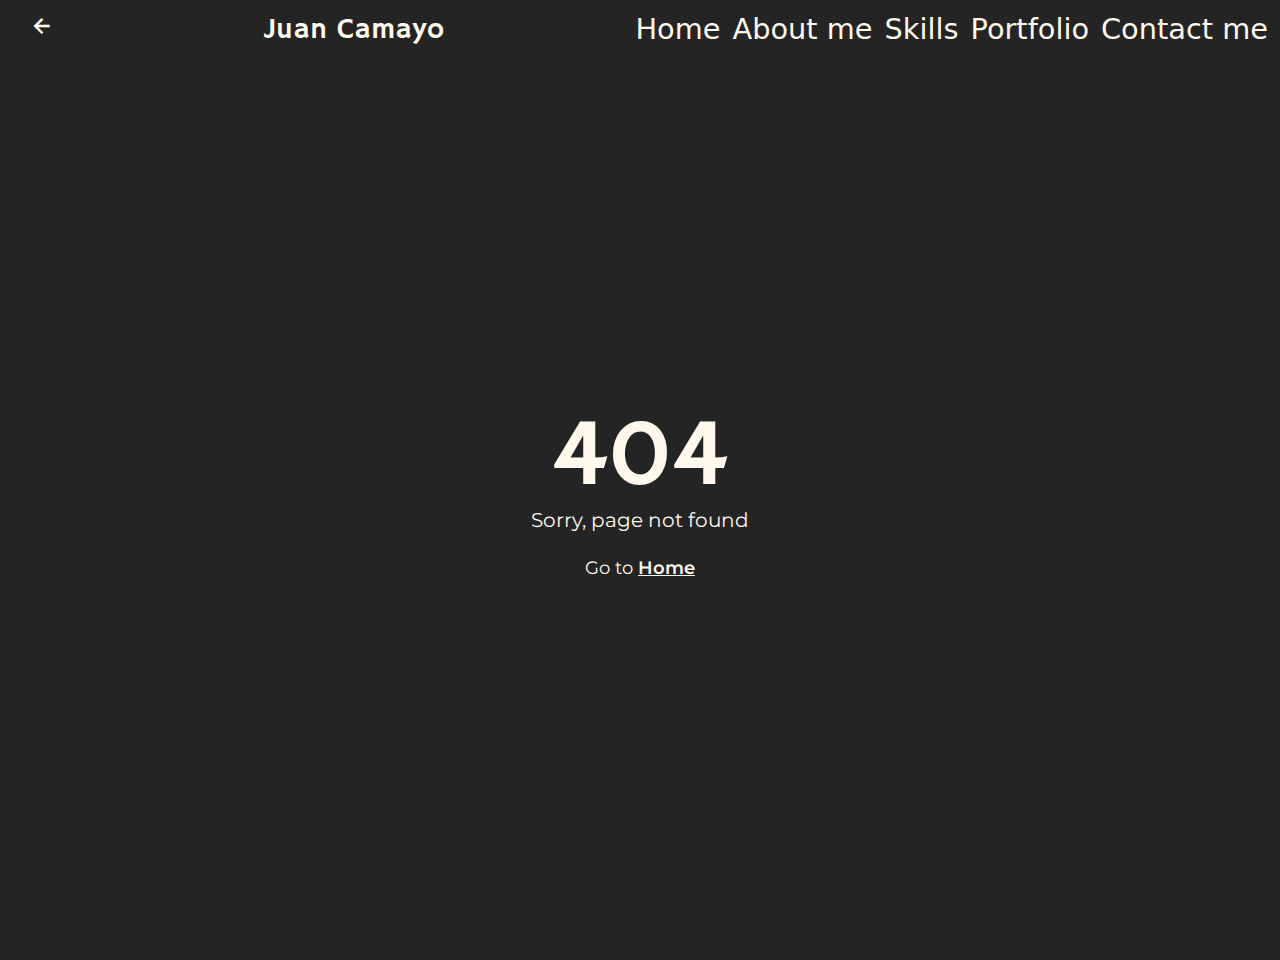
==== index.html @ 2cc2149f "First deploy - React App" ====
<!doctype html><html lang="en"><head><meta charset="utf-8"/><link rel="icon" href="/favicon.ico"/><meta name="viewport" content="width=device-width,initial-scale=1"/><meta name="theme-color" content="#000000"/><meta name="description" content="Web site created using create-react-app"/><link rel="apple-touch-icon" href="/logo192.png"/><link rel="manifest" href="/manifest.json"/><title>React App</title><script defer="defer" src="/static/js/main.aa0a52cc.js"></script><link href="/static/css/main.60eabeda.css" rel="stylesheet"></head><body><noscript>You need to enable JavaScript to run this app.</noscript><div id="root"></div></body></html>
---- static/css/main.60eabeda.css ----
@import url(https://fonts.googleapis.com/css2?family=Hammersmith+One&family=Montserrat:ital,wght@0,100;0,200;0,300;0,400;0,500;0,600;0,700;0,800;0,900;1,100;1,200;1,300;1,400;1,500;1,600;1,700;1,800;1,900&display=swap);
/*
! tailwindcss v3.0.15 | MIT License | https://tailwindcss.com
*/*,:after,:before{border:0 solid #e5e7eb;box-sizing:border-box}:after,:before{--tw-content:""}html{-webkit-text-size-adjust:100%;font-family:ui-sans-serif,system-ui,-apple-system,BlinkMacSystemFont,Segoe UI,Roboto,Helvetica Neue,Arial,Noto Sans,sans-serif,Apple Color Emoji,Segoe UI Emoji,Segoe UI Symbol,Noto Color Emoji;line-height:1.5;tab-size:4}body{line-height:inherit;margin:0}hr{border-top-width:1px;color:inherit;height:0}abbr:where([title]){-webkit-text-decoration:underline dotted;text-decoration:underline dotted}h1,h2,h3,h4,h5,h6{font-size:inherit;font-weight:inherit}a{color:inherit;text-decoration:inherit}b,strong{font-weight:bolder}code,kbd,pre,samp{font-family:ui-monospace,SFMono-Regular,Menlo,Monaco,Consolas,Liberation Mono,Courier New,monospace;font-size:1em}small{font-size:80%}sub,sup{font-size:75%;line-height:0;position:relative;vertical-align:baseline}sub{bottom:-.25em}sup{top:-.5em}table{border-collapse:collapse;border-color:inherit;text-indent:0}button,input,optgroup,select,textarea{color:inherit;font-family:inherit;font-size:100%;line-height:inherit;margin:0;padding:0}button,select{text-transform:none}[type=button],[type=reset],[type=submit],button{-webkit-appearance:button;background-color:transparent;background-image:none}:-moz-focusring{outline:auto}:-moz-ui-invalid{box-shadow:none}progress{vertical-align:baseline}::-webkit-inner-spin-button,::-webkit-outer-spin-button{height:auto}[type=search]{-webkit-appearance:textfield;outline-offset:-2px}::-webkit-search-decoration{-webkit-appearance:none}::-webkit-file-upload-button{-webkit-appearance:button;font:inherit}summary{display:list-item}blockquote,dd,dl,figure,h1,h2,h3,h4,h5,h6,hr,p,pre{margin:0}fieldset{margin:0}fieldset,legend{padding:0}menu,ol,ul{list-style:none;margin:0;padding:0}textarea{resize:vertical}input::-webkit-input-placeholder,textarea::-webkit-input-placeholder{color:#9ca3af;opacity:1}input:-ms-input-placeholder,textarea:-ms-input-placeholder{color:#9ca3af;opacity:1}input::placeholder,textarea::placeholder{color:#9ca3af;opacity:1}[role=button],button{cursor:pointer}:disabled{cursor:default}audio,canvas,embed,iframe,img,object,svg,video{display:block;vertical-align:middle}img,video{height:auto;max-width:100%}[hidden]{display:none}.btn{border-radius:.25rem;padding:.5rem 1rem}*,:after,:before{--tw-translate-x:0;--tw-translate-y:0;--tw-rotate:0;--tw-skew-x:0;--tw-skew-y:0;--tw-scale-x:1;--tw-scale-y:1;--tw-pan-x: ;--tw-pan-y: ;--tw-pinch-zoom: ;--tw-scroll-snap-strictness:proximity;--tw-ordinal: ;--tw-slashed-zero: ;--tw-numeric-figure: ;--tw-numeric-spacing: ;--tw-numeric-fraction: ;--tw-ring-inset: ;--tw-ring-offset-width:0px;--tw-ring-offset-color:#fff;--tw-ring-color:rgba(59,130,246,.5);--tw-ring-offset-shadow:0 0 #0000;--tw-ring-shadow:0 0 #0000;--tw-shadow:0 0 #0000;--tw-shadow-colored:0 0 #0000;--tw-blur: ;--tw-brightness: ;--tw-contrast: ;--tw-grayscale: ;--tw-hue-rotate: ;--tw-invert: ;--tw-saturate: ;--tw-sepia: ;--tw-drop-shadow: ;--tw-backdrop-blur: ;--tw-backdrop-brightness: ;--tw-backdrop-contrast: ;--tw-backdrop-grayscale: ;--tw-backdrop-hue-rotate: ;--tw-backdrop-invert: ;--tw-backdrop-opacity: ;--tw-backdrop-saturate: ;--tw-backdrop-sepia: }.absolute{position:absolute}.top-0{top:0}.right-0{right:0}.z-40{z-index:40}.m-3{margin:.75rem}.mx-auto{margin-left:auto;margin-right:auto}.my-2{margin-bottom:.5rem;margin-top:.5rem}.my-\[10px\]{margin-bottom:10px;margin-top:10px}.my-auto{margin-bottom:auto;margin-top:auto}.mb-10{margin-bottom:2.5rem}.mb-\[30px\]{margin-bottom:30px}.mt-\[10px\]{margin-top:10px}.mt-10{margin-top:2.5rem}.mt-6{margin-top:1.5rem}.mt-5{margin-top:1.25rem}.mt-2{margin-top:.5rem}.ml-4{margin-left:1rem}.mr-2{margin-right:.5rem}.block{display:block}.flex{display:flex}.grid{display:grid}.hidden{display:none}.h-60{height:15rem}.h-\[calc\(100vh-60px\)\]{height:calc(100vh - 60px)}.h-\[60px\]{height:60px}.h-full{height:100%}.h-screen{height:100vh}.min-h-\[60px\]{min-height:60px}.min-h-screen{min-height:100vh}.min-h-\[calc\(100vh-120px\)\]{min-height:calc(100vh - 120px)}.w-80{width:20rem}.w-60{width:15rem}.w-full{width:100%}.w-\[95\%\]{width:95%}.w-\[60px\]{width:60px}.shrink-0{flex-shrink:0}.snap-x{-ms-scroll-snap-type:x var(--tw-scroll-snap-strictness);scroll-snap-type:x var(--tw-scroll-snap-strictness)}.snap-proximity{--tw-scroll-snap-strictness:proximity}.snap-center{scroll-snap-align:center}.flex-row{flex-direction:row}.flex-col{flex-direction:column}.place-content-center{place-content:center}.items-center{align-items:center}.justify-center{justify-content:center}.justify-between{justify-content:space-between}.gap-2{gap:.5rem}.space-y-6>:not([hidden])~:not([hidden]){--tw-space-y-reverse:0;margin-bottom:calc(1.5rem*var(--tw-space-y-reverse));margin-top:calc(1.5rem*(1 - var(--tw-space-y-reverse)))}.space-x-5>:not([hidden])~:not([hidden]){--tw-space-x-reverse:0;margin-left:calc(1.25rem*(1 - var(--tw-space-x-reverse)));margin-right:calc(1.25rem*var(--tw-space-x-reverse))}.space-x-3>:not([hidden])~:not([hidden]){--tw-space-x-reverse:0;margin-left:calc(.75rem*(1 - var(--tw-space-x-reverse)));margin-right:calc(.75rem*var(--tw-space-x-reverse))}.space-y-3>:not([hidden])~:not([hidden]){--tw-space-y-reverse:0;margin-bottom:calc(.75rem*var(--tw-space-y-reverse));margin-top:calc(.75rem*(1 - var(--tw-space-y-reverse)))}.self-center{align-self:center}.overflow-hidden{overflow:hidden}.overflow-x-auto{overflow-x:auto}.overflow-x-hidden{overflow-x:hidden}.overflow-y-hidden{overflow-y:hidden}.rounded-full{border-radius:9999px}.rounded-2xl{border-radius:1rem}.rounded-lg{border-radius:.5rem}.border-2{border-width:2px}.border-b-2{border-bottom-width:2px}.border-t-2{border-top-width:2px}.border-b{border-bottom-width:1px}.border-light{--tw-border-opacity:1;border-color:rgb(255 248 236/var(--tw-border-opacity))}.border-dark{--tw-border-opacity:1;border-color:rgb(36 36 36/var(--tw-border-opacity))}.bg-dark{--tw-bg-opacity:1;background-color:rgb(36 36 36/var(--tw-bg-opacity))}.bg-primary{--tw-bg-opacity:1;background-color:rgb(255 210 51/var(--tw-bg-opacity))}.object-cover{object-fit:cover}.p-1{padding:.25rem}.px-10{padding-left:2.5rem;padding-right:2.5rem}.py-3{padding-bottom:.75rem;padding-top:.75rem}.px-4{padding-left:1rem;padding-right:1rem}.py-2{padding-bottom:.5rem;padding-top:.5rem}.px-3{padding-left:.75rem;padding-right:.75rem}.pt-8{padding-top:2rem}.pt-3{padding-top:.75rem}.text-center{text-align:center}.font-hammer{font-family:Hammersmith One}.font-mont{font-family:Montserrat}.text-5xl{font-size:3rem;line-height:1}.text-xl{font-size:1.25rem;line-height:1.75rem}.text-2xl{font-size:1.5rem;line-height:2rem}.text-6xl{font-size:3.75rem;line-height:1}.text-\[1\.5rem\]{font-size:1.5rem}.text-4xl{font-size:2.25rem;line-height:2.5rem}.text-8xl{font-size:6rem;line-height:1}.text-lg{font-size:1.125rem;line-height:1.75rem}.text-\[1\.8rem\]{font-size:1.8rem}.font-semibold{font-weight:600}.font-bold{font-weight:700}.text-light{--tw-text-opacity:1;color:rgb(255 248 236/var(--tw-text-opacity))}.text-primary{--tw-text-opacity:1;color:rgb(255 210 51/var(--tw-text-opacity))}.text-dark{--tw-text-opacity:1;color:rgb(36 36 36/var(--tw-text-opacity))}.underline{-webkit-text-decoration-line:underline;text-decoration-line:underline}.transition{transition-duration:.15s;transition-property:color,background-color,border-color,fill,stroke,opacity,box-shadow,-webkit-text-decoration-color,-webkit-transform,-webkit-filter,-webkit-backdrop-filter;transition-property:color,background-color,border-color,text-decoration-color,fill,stroke,opacity,box-shadow,transform,filter,backdrop-filter;transition-property:color,background-color,border-color,text-decoration-color,fill,stroke,opacity,box-shadow,transform,filter,backdrop-filter,-webkit-text-decoration-color,-webkit-transform,-webkit-filter,-webkit-backdrop-filter;transition-timing-function:cubic-bezier(.4,0,.2,1)}.transition-all{transition-duration:.15s;transition-property:all;transition-timing-function:cubic-bezier(.4,0,.2,1)}.delay-300{transition-delay:.3s}@media (min-width:768px){.md\:block{display:block}.md\:hidden{display:none}.md\:w-2\/4{width:50%}.md\:w-2\/3{width:66.666667%}}@media (min-width:1024px){.lg\:block{display:block}.lg\:hidden{display:none}.lg\:w-3\/6{width:50%}}@font-face{font-family:boxicons;font-style:normal;font-weight:400;src:url(/static/media/boxicons.dfc882ec9689f820c7c9.eot);src:url(/static/media/boxicons.dfc882ec9689f820c7c9.eot) format("embedded-opentype"),url(/static/media/boxicons.60f603cccbdff82a523c.woff2) format("woff2"),url(/static/media/boxicons.1a7e2e2bf3a855e674d4.woff) format("woff"),url(/static/media/boxicons.22afc8ee5cfc540cddff.ttf) format("truetype"),url(/static/media/boxicons.17f6cb4eef77f07f2caa.svg?#boxicons) format("svg")}.bx{-webkit-font-feature-settings:normal;font-feature-settings:normal;text-rendering:auto;speak:none;-webkit-font-smoothing:antialiased;-moz-osx-font-smoothing:grayscale;display:inline-block;font-family:boxicons!important;font-style:normal;font-variant:normal;font-weight:400;line-height:1;text-transform:none}.bx-ul{list-style:none;margin-left:2em;padding-left:0}.bx-ul>li{position:relative}.bx-ul .bx{font-size:inherit;left:-2em;line-height:inherit;position:absolute;text-align:center;width:2em}@-webkit-keyframes spin{0%{-webkit-transform:rotate(0);transform:rotate(0)}to{-webkit-transform:rotate(359deg);transform:rotate(359deg)}}@keyframes spin{0%{-webkit-transform:rotate(0);transform:rotate(0)}to{-webkit-transform:rotate(359deg);transform:rotate(359deg)}}@-webkit-keyframes burst{0%{opacity:1;-webkit-transform:scale(1);transform:scale(1)}90%{opacity:0;-webkit-transform:scale(1.5);transform:scale(1.5)}}@keyframes burst{0%{opacity:1;-webkit-transform:scale(1);transform:scale(1)}90%{opacity:0;-webkit-transform:scale(1.5);transform:scale(1.5)}}@-webkit-keyframes flashing{0%{opacity:1}45%{opacity:0}90%{opacity:1}}@keyframes flashing{0%{opacity:1}45%{opacity:0}90%{opacity:1}}@-webkit-keyframes fade-left{0%{opacity:1;-webkit-transform:translateX(0);transform:translateX(0)}75%{opacity:0;-webkit-transform:translateX(-20px);transform:translateX(-20px)}}@keyframes fade-left{0%{opacity:1;-webkit-transform:translateX(0);transform:translateX(0)}75%{opacity:0;-webkit-transform:translateX(-20px);transform:translateX(-20px)}}@-webkit-keyframes fade-right{0%{opacity:1;-webkit-transform:translateX(0);transform:translateX(0)}75%{opacity:0;-webkit-transform:translateX(20px);transform:translateX(20px)}}@keyframes fade-right{0%{opacity:1;-webkit-transform:translateX(0);transform:translateX(0)}75%{opacity:0;-webkit-transform:translateX(20px);transform:translateX(20px)}}@-webkit-keyframes fade-up{0%{opacity:1;-webkit-transform:translateY(0);transform:translateY(0)}75%{opacity:0;-webkit-transform:translateY(-20px);transform:translateY(-20px)}}@keyframes fade-up{0%{opacity:1;-webkit-transform:translateY(0);transform:translateY(0)}75%{opacity:0;-webkit-transform:translateY(-20px);transform:translateY(-20px)}}@-webkit-keyframes fade-down{0%{opacity:1;-webkit-transform:translateY(0);transform:translateY(0)}75%{opacity:0;-webkit-transform:translateY(20px);transform:translateY(20px)}}@keyframes fade-down{0%{opacity:1;-webkit-transform:translateY(0);transform:translateY(0)}75%{opacity:0;-webkit-transform:translateY(20px);transform:translateY(20px)}}@-webkit-keyframes tada{0%{-webkit-transform:scaleX(1);transform:scaleX(1)}10%,20%{-webkit-transform:scale3d(.95,.95,.95) rotate(-10deg);transform:scale3d(.95,.95,.95) rotate(-10deg)}30%,50%,70%,90%{-webkit-transform:scaleX(1) rotate(10deg);transform:scaleX(1) rotate(10deg)}40%,60%,80%{-webkit-transform:scaleX(1) rotate(-10deg);transform:scaleX(1) rotate(-10deg)}to{-webkit-transform:scaleX(1);transform:scaleX(1)}}@keyframes tada{0%{-webkit-transform:scaleX(1);transform:scaleX(1)}10%,20%{-webkit-transform:scale3d(.95,.95,.95) rotate(-10deg);transform:scale3d(.95,.95,.95) rotate(-10deg)}30%,50%,70%,90%{-webkit-transform:scaleX(1) rotate(10deg);transform:scaleX(1) rotate(10deg)}40%,60%,80%{-webkit-transform:rotate(-10deg);transform:rotate(-10deg)}to{-webkit-transform:scaleX(1);transform:scaleX(1)}}.bx-spin,.bx-spin-hover:hover{-webkit-animation:spin 2s linear infinite;animation:spin 2s linear infinite}.bx-tada,.bx-tada-hover:hover{-webkit-animation:tada 1.5s ease infinite;animation:tada 1.5s ease infinite}.bx-flashing,.bx-flashing-hover:hover{-webkit-animation:flashing 1.5s linear infinite;animation:flashing 1.5s linear infinite}.bx-burst,.bx-burst-hover:hover{-webkit-animation:burst 1.5s linear infinite;animation:burst 1.5s linear infinite}.bx-fade-up,.bx-fade-up-hover:hover{-webkit-animation:fade-up 1.5s linear infinite;animation:fade-up 1.5s linear infinite}.bx-fade-down,.bx-fade-down-hover:hover{-webkit-animation:fade-down 1.5s linear infinite;animation:fade-down 1.5s linear infinite}.bx-fade-left,.bx-fade-left-hover:hover{-webkit-animation:fade-left 1.5s linear infinite;animation:fade-left 1.5s linear infinite}.bx-fade-right,.bx-fade-right-hover:hover{-webkit-animation:fade-right 1.5s linear infinite;animation:fade-right 1.5s linear infinite}.bx-xs{font-size:1rem!important}.bx-sm{font-size:1.55rem!important}.bx-md{font-size:2.25rem!important}.bx-lg{font-size:3rem!important}.bx-fw{font-size:1.2857142857em;height:.8em;line-height:.8em;margin-top:-.2em!important;vertical-align:middle;width:1.2857142857em}.bx-pull-left{float:left;margin-right:.3em!important}.bx-pull-right{float:right;margin-left:.3em!important}.bx-rotate-90{-webkit-transform:rotate(90deg);transform:rotate(90deg)}.bx-rotate-180{-webkit-transform:rotate(180deg);transform:rotate(180deg)}.bx-rotate-270{-webkit-transform:rotate(270deg);transform:rotate(270deg)}.bx-flip-horizontal{-webkit-transform:scaleX(-1);transform:scaleX(-1)}.bx-flip-vertical{-webkit-transform:scaleY(-1);transform:scaleY(-1)}.bx-border{border:.07em solid rgba(0,0,0,.1);border-radius:.25em;padding:.25em}.bx-border-circle{border:.07em solid rgba(0,0,0,.1);border-radius:50%;padding:.25em}.bxl-meta:before{content:"\ef27"}.bx-lemon:before{content:"\ef28"}.bxs-lemon:before{content:"\ef29"}.bx-cricket-ball:before{content:"\ef0c"}.bx-baguette:before{content:"\ef0d"}.bx-bowl-hot:before{content:"\ef0e"}.bx-bowl-rice:before{content:"\ef0f"}.bx-cable-car:before{content:"\ef10"}.bx-candles:before{content:"\ef11"}.bx-circle-half:before{content:"\ef12"}.bx-circle-quarter:before{content:"\ef13"}.bx-circle-three-quarter:before{content:"\ef14"}.bx-cross:before{content:"\ef15"}.bx-fork:before{content:"\ef16"}.bx-knife:before{content:"\ef17"}.bx-money-withdraw:before{content:"\ef18"}.bx-popsicle:before{content:"\ef19"}.bx-scatter-chart:before{content:"\ef1a"}.bxs-baguette:before{content:"\ef1b"}.bxs-bowl-hot:before{content:"\ef1c"}.bxs-bowl-rice:before{content:"\ef1d"}.bxs-cable-car:before{content:"\ef1e"}.bxs-circle-half:before{content:"\ef1f"}.bxs-circle-quarter:before{content:"\ef20"}.bxs-circle-three-quarter:before{content:"\ef21"}.bxs-cricket-ball:before{content:"\ef22"}.bxs-invader:before{content:"\ef23"}.bx-male-female:before{content:"\ef24"}.bxs-popsicle:before{content:"\ef25"}.bxs-tree-alt:before{content:"\ef26"}.bxl-venmo:before{content:"\e900"}.bxl-upwork:before{content:"\e901"}.bxl-netlify:before{content:"\e902"}.bxl-java:before{content:"\e903"}.bxl-heroku:before{content:"\e904"}.bxl-go-lang:before{content:"\e905"}.bxl-gmail:before{content:"\e906"}.bxl-flask:before{content:"\e907"}.bxl-99designs:before{content:"\e908"}.bxl-500px:before{content:"\e909"}.bxl-adobe:before{content:"\e90a"}.bxl-airbnb:before{content:"\e90b"}.bxl-algolia:before{content:"\e90c"}.bxl-amazon:before{content:"\e90d"}.bxl-android:before{content:"\e90e"}.bxl-angular:before{content:"\e90f"}.bxl-apple:before{content:"\e910"}.bxl-audible:before{content:"\e911"}.bxl-aws:before{content:"\e912"}.bxl-baidu:before{content:"\e913"}.bxl-behance:before{content:"\e914"}.bxl-bing:before{content:"\e915"}.bxl-bitcoin:before{content:"\e916"}.bxl-blender:before{content:"\e917"}.bxl-blogger:before{content:"\e918"}.bxl-bootstrap:before{content:"\e919"}.bxl-chrome:before{content:"\e91a"}.bxl-codepen:before{content:"\e91b"}.bxl-c-plus-plus:before{content:"\e91c"}.bxl-creative-commons:before{content:"\e91d"}.bxl-css3:before{content:"\e91e"}.bxl-dailymotion:before{content:"\e91f"}.bxl-deviantart:before{content:"\e920"}.bxl-dev-to:before{content:"\e921"}.bxl-digg:before{content:"\e922"}.bxl-digitalocean:before{content:"\e923"}.bxl-discord:before{content:"\e924"}.bxl-discord-alt:before{content:"\e925"}.bxl-discourse:before{content:"\e926"}.bxl-django:before{content:"\e927"}.bxl-docker:before{content:"\e928"}.bxl-dribbble:before{content:"\e929"}.bxl-dropbox:before{content:"\e92a"}.bxl-drupal:before{content:"\e92b"}.bxl-ebay:before{content:"\e92c"}.bxl-edge:before{content:"\e92d"}.bxl-etsy:before{content:"\e92e"}.bxl-facebook:before{content:"\e92f"}.bxl-facebook-circle:before{content:"\e930"}.bxl-facebook-square:before{content:"\e931"}.bxl-figma:before{content:"\e932"}.bxl-firebase:before{content:"\e933"}.bxl-firefox:before{content:"\e934"}.bxl-flickr:before{content:"\e935"}.bxl-flickr-square:before{content:"\e936"}.bxl-flutter:before{content:"\e937"}.bxl-foursquare:before{content:"\e938"}.bxl-git:before{content:"\e939"}.bxl-github:before{content:"\e93a"}.bxl-gitlab:before{content:"\e93b"}.bxl-google:before{content:"\e93c"}.bxl-google-cloud:before{content:"\e93d"}.bxl-google-plus:before{content:"\e93e"}.bxl-google-plus-circle:before{content:"\e93f"}.bxl-html5:before{content:"\e940"}.bxl-imdb:before{content:"\e941"}.bxl-instagram:before{content:"\e942"}.bxl-instagram-alt:before{content:"\e943"}.bxl-internet-explorer:before{content:"\e944"}.bxl-invision:before{content:"\e945"}.bxl-javascript:before{content:"\e946"}.bxl-joomla:before{content:"\e947"}.bxl-jquery:before{content:"\e948"}.bxl-jsfiddle:before{content:"\e949"}.bxl-kickstarter:before{content:"\e94a"}.bxl-kubernetes:before{content:"\e94b"}.bxl-less:before{content:"\e94c"}.bxl-linkedin:before{content:"\e94d"}.bxl-linkedin-square:before{content:"\e94e"}.bxl-magento:before{content:"\e94f"}.bxl-mailchimp:before{content:"\e950"}.bxl-markdown:before{content:"\e951"}.bxl-mastercard:before{content:"\e952"}.bxl-mastodon:before{content:"\e953"}.bxl-medium:before{content:"\e954"}.bxl-medium-old:before{content:"\e955"}.bxl-medium-square:before{content:"\e956"}.bxl-messenger:before{content:"\e957"}.bxl-microsoft:before{content:"\e958"}.bxl-microsoft-teams:before{content:"\e959"}.bxl-nodejs:before{content:"\e95a"}.bxl-ok-ru:before{content:"\e95b"}.bxl-opera:before{content:"\e95c"}.bxl-patreon:before{content:"\e95d"}.bxl-paypal:before{content:"\e95e"}.bxl-periscope:before{content:"\e95f"}.bxl-php:before{content:"\e960"}.bxl-pinterest:before{content:"\e961"}.bxl-pinterest-alt:before{content:"\e962"}.bxl-play-store:before{content:"\e963"}.bxl-pocket:before{content:"\e964"}.bxl-product-hunt:before{content:"\e965"}.bxl-python:before{content:"\e966"}.bxl-quora:before{content:"\e967"}.bxl-react:before{content:"\e968"}.bxl-redbubble:before{content:"\e969"}.bxl-reddit:before{content:"\e96a"}.bxl-redux:before{content:"\e96b"}.bxl-sass:before{content:"\e96c"}.bxl-shopify:before{content:"\e96d"}.bxl-sketch:before{content:"\e96e"}.bxl-skype:before{content:"\e96f"}.bxl-slack:before{content:"\e970"}.bxl-slack-old:before{content:"\e971"}.bxl-snapchat:before{content:"\e972"}.bxl-soundcloud:before{content:"\e973"}.bxl-spotify:before{content:"\e974"}.bxl-spring-boot:before{content:"\e975"}.bxl-squarespace:before{content:"\e976"}.bxl-stack-overflow:before{content:"\e977"}.bxl-steam:before{content:"\e978"}.bxl-stripe:before{content:"\e979"}.bxl-tailwind-css:before{content:"\e97a"}.bxl-telegram:before{content:"\e97b"}.bxl-tiktok:before{content:"\e97c"}.bxl-trello:before{content:"\e97d"}.bxl-trip-advisor:before{content:"\e97e"}.bxl-tumblr:before{content:"\e97f"}.bxl-tux:before{content:"\e980"}.bxl-twitch:before{content:"\e981"}.bxl-twitter:before{content:"\e982"}.bxl-unity:before{content:"\e983"}.bxl-unsplash:before{content:"\e984"}.bxl-vimeo:before{content:"\e985"}.bxl-visa:before{content:"\e986"}.bxl-visual-studio:before{content:"\e987"}.bxl-vk:before{content:"\e988"}.bxl-vuejs:before{content:"\e989"}.bxl-whatsapp:before{content:"\e98a"}.bxl-whatsapp-square:before{content:"\e98b"}.bxl-wikipedia:before{content:"\e98c"}.bxl-windows:before{content:"\e98d"}.bxl-wix:before{content:"\e98e"}.bxl-wordpress:before{content:"\e98f"}.bxl-yahoo:before{content:"\e990"}.bxl-yelp:before{content:"\e991"}.bxl-youtube:before{content:"\e992"}.bxl-zoom:before{content:"\e993"}.bx-collapse-alt:before{content:"\e994"}.bx-collapse-horizontal:before{content:"\e995"}.bx-collapse-vertical:before{content:"\e996"}.bx-expand-horizontal:before{content:"\e997"}.bx-expand-vertical:before{content:"\e998"}.bx-injection:before{content:"\e999"}.bx-leaf:before{content:"\e99a"}.bx-math:before{content:"\e99b"}.bx-party:before{content:"\e99c"}.bx-abacus:before{content:"\e99d"}.bx-accessibility:before{content:"\e99e"}.bx-add-to-queue:before{content:"\e99f"}.bx-adjust:before{content:"\e9a0"}.bx-alarm:before{content:"\e9a1"}.bx-alarm-add:before{content:"\e9a2"}.bx-alarm-exclamation:before{content:"\e9a3"}.bx-alarm-off:before{content:"\e9a4"}.bx-alarm-snooze:before{content:"\e9a5"}.bx-album:before{content:"\e9a6"}.bx-align-justify:before{content:"\e9a7"}.bx-align-left:before{content:"\e9a8"}.bx-align-middle:before{content:"\e9a9"}.bx-align-right:before{content:"\e9aa"}.bx-analyse:before{content:"\e9ab"}.bx-anchor:before{content:"\e9ac"}.bx-angry:before{content:"\e9ad"}.bx-aperture:before{content:"\e9ae"}.bx-arch:before{content:"\e9af"}.bx-archive:before{content:"\e9b0"}.bx-archive-in:before{content:"\e9b1"}.bx-archive-out:before{content:"\e9b2"}.bx-area:before{content:"\e9b3"}.bx-arrow-back:before{content:"\e9b4"}.bx-arrow-from-bottom:before{content:"\e9b5"}.bx-arrow-from-left:before{content:"\e9b6"}.bx-arrow-from-right:before{content:"\e9b7"}.bx-arrow-from-top:before{content:"\e9b8"}.bx-arrow-to-bottom:before{content:"\e9b9"}.bx-arrow-to-left:before{content:"\e9ba"}.bx-arrow-to-right:before{content:"\e9bb"}.bx-arrow-to-top:before{content:"\e9bc"}.bx-at:before{content:"\e9bd"}.bx-atom:before{content:"\e9be"}.bx-award:before{content:"\e9bf"}.bx-badge:before{content:"\e9c0"}.bx-badge-check:before{content:"\e9c1"}.bx-ball:before{content:"\e9c2"}.bx-band-aid:before{content:"\e9c3"}.bx-bar-chart:before{content:"\e9c4"}.bx-bar-chart-alt:before{content:"\e9c5"}.bx-bar-chart-alt-2:before{content:"\e9c6"}.bx-bar-chart-square:before{content:"\e9c7"}.bx-barcode:before{content:"\e9c8"}.bx-barcode-reader:before{content:"\e9c9"}.bx-baseball:before{content:"\e9ca"}.bx-basket:before{content:"\e9cb"}.bx-basketball:before{content:"\e9cc"}.bx-bath:before{content:"\e9cd"}.bx-battery:before{content:"\e9ce"}.bx-bed:before{content:"\e9cf"}.bx-been-here:before{content:"\e9d0"}.bx-beer:before{content:"\e9d1"}.bx-bell:before{content:"\e9d2"}.bx-bell-minus:before{content:"\e9d3"}.bx-bell-off:before{content:"\e9d4"}.bx-bell-plus:before{content:"\e9d5"}.bx-bible:before{content:"\e9d6"}.bx-bitcoin:before{content:"\e9d7"}.bx-blanket:before{content:"\e9d8"}.bx-block:before{content:"\e9d9"}.bx-bluetooth:before{content:"\e9da"}.bx-body:before{content:"\e9db"}.bx-bold:before{content:"\e9dc"}.bx-bolt-circle:before{content:"\e9dd"}.bx-bomb:before{content:"\e9de"}.bx-bone:before{content:"\e9df"}.bx-bong:before{content:"\e9e0"}.bx-book:before{content:"\e9e1"}.bx-book-add:before{content:"\e9e2"}.bx-book-alt:before{content:"\e9e3"}.bx-book-bookmark:before{content:"\e9e4"}.bx-book-content:before{content:"\e9e5"}.bx-book-heart:before{content:"\e9e6"}.bx-bookmark:before{content:"\e9e7"}.bx-bookmark-alt:before{content:"\e9e8"}.bx-bookmark-alt-minus:before{content:"\e9e9"}.bx-bookmark-alt-plus:before{content:"\e9ea"}.bx-bookmark-heart:before{content:"\e9eb"}.bx-bookmark-minus:before{content:"\e9ec"}.bx-bookmark-plus:before{content:"\e9ed"}.bx-bookmarks:before{content:"\e9ee"}.bx-book-open:before{content:"\e9ef"}.bx-book-reader:before{content:"\e9f0"}.bx-border-all:before{content:"\e9f1"}.bx-border-bottom:before{content:"\e9f2"}.bx-border-inner:before{content:"\e9f3"}.bx-border-left:before{content:"\e9f4"}.bx-border-none:before{content:"\e9f5"}.bx-border-outer:before{content:"\e9f6"}.bx-border-radius:before{content:"\e9f7"}.bx-border-right:before{content:"\e9f8"}.bx-border-top:before{content:"\e9f9"}.bx-bot:before{content:"\e9fa"}.bx-bowling-ball:before{content:"\e9fb"}.bx-box:before{content:"\e9fc"}.bx-bracket:before{content:"\e9fd"}.bx-braille:before{content:"\e9fe"}.bx-brain:before{content:"\e9ff"}.bx-briefcase:before{content:"\ea00"}.bx-briefcase-alt:before{content:"\ea01"}.bx-briefcase-alt-2:before{content:"\ea02"}.bx-brightness:before{content:"\ea03"}.bx-brightness-half:before{content:"\ea04"}.bx-broadcast:before{content:"\ea05"}.bx-brush:before{content:"\ea06"}.bx-brush-alt:before{content:"\ea07"}.bx-bug:before{content:"\ea08"}.bx-bug-alt:before{content:"\ea09"}.bx-building:before{content:"\ea0a"}.bx-building-house:before{content:"\ea0b"}.bx-buildings:before{content:"\ea0c"}.bx-bulb:before{content:"\ea0d"}.bx-bullseye:before{content:"\ea0e"}.bx-buoy:before{content:"\ea0f"}.bx-bus:before{content:"\ea10"}.bx-bus-school:before{content:"\ea11"}.bx-cabinet:before{content:"\ea12"}.bx-cake:before{content:"\ea13"}.bx-calculator:before{content:"\ea14"}.bx-calendar:before{content:"\ea15"}.bx-calendar-alt:before{content:"\ea16"}.bx-calendar-check:before{content:"\ea17"}.bx-calendar-edit:before{content:"\ea18"}.bx-calendar-event:before{content:"\ea19"}.bx-calendar-exclamation:before{content:"\ea1a"}.bx-calendar-heart:before{content:"\ea1b"}.bx-calendar-minus:before{content:"\ea1c"}.bx-calendar-plus:before{content:"\ea1d"}.bx-calendar-star:before{content:"\ea1e"}.bx-calendar-week:before{content:"\ea1f"}.bx-calendar-x:before{content:"\ea20"}.bx-camera:before{content:"\ea21"}.bx-camera-home:before{content:"\ea22"}.bx-camera-movie:before{content:"\ea23"}.bx-camera-off:before{content:"\ea24"}.bx-capsule:before{content:"\ea25"}.bx-captions:before{content:"\ea26"}.bx-car:before{content:"\ea27"}.bx-card:before{content:"\ea28"}.bx-caret-down:before{content:"\ea29"}.bx-caret-down-circle:before{content:"\ea2a"}.bx-caret-down-square:before{content:"\ea2b"}.bx-caret-left:before{content:"\ea2c"}.bx-caret-left-circle:before{content:"\ea2d"}.bx-caret-left-square:before{content:"\ea2e"}.bx-caret-right:before{content:"\ea2f"}.bx-caret-right-circle:before{content:"\ea30"}.bx-caret-right-square:before{content:"\ea31"}.bx-caret-up:before{content:"\ea32"}.bx-caret-up-circle:before{content:"\ea33"}.bx-caret-up-square:before{content:"\ea34"}.bx-carousel:before{content:"\ea35"}.bx-cart:before{content:"\ea36"}.bx-cart-alt:before{content:"\ea37"}.bx-cast:before{content:"\ea38"}.bx-category:before{content:"\ea39"}.bx-category-alt:before{content:"\ea3a"}.bx-cctv:before{content:"\ea3b"}.bx-certification:before{content:"\ea3c"}.bx-chair:before{content:"\ea3d"}.bx-chalkboard:before{content:"\ea3e"}.bx-chart:before{content:"\ea3f"}.bx-chat:before{content:"\ea40"}.bx-check:before{content:"\ea41"}.bx-checkbox:before{content:"\ea42"}.bx-checkbox-checked:before{content:"\ea43"}.bx-checkbox-minus:before{content:"\ea44"}.bx-checkbox-square:before{content:"\ea45"}.bx-check-circle:before{content:"\ea46"}.bx-check-double:before{content:"\ea47"}.bx-check-shield:before{content:"\ea48"}.bx-check-square:before{content:"\ea49"}.bx-chevron-down:before{content:"\ea4a"}.bx-chevron-down-circle:before{content:"\ea4b"}.bx-chevron-down-square:before{content:"\ea4c"}.bx-chevron-left:before{content:"\ea4d"}.bx-chevron-left-circle:before{content:"\ea4e"}.bx-chevron-left-square:before{content:"\ea4f"}.bx-chevron-right:before{content:"\ea50"}.bx-chevron-right-circle:before{content:"\ea51"}.bx-chevron-right-square:before{content:"\ea52"}.bx-chevrons-down:before{content:"\ea53"}.bx-chevrons-left:before{content:"\ea54"}.bx-chevrons-right:before{content:"\ea55"}.bx-chevrons-up:before{content:"\ea56"}.bx-chevron-up:before{content:"\ea57"}.bx-chevron-up-circle:before{content:"\ea58"}.bx-chevron-up-square:before{content:"\ea59"}.bx-chip:before{content:"\ea5a"}.bx-church:before{content:"\ea5b"}.bx-circle:before{content:"\ea5c"}.bx-clinic:before{content:"\ea5d"}.bx-clipboard:before{content:"\ea5e"}.bx-closet:before{content:"\ea5f"}.bx-cloud:before{content:"\ea60"}.bx-cloud-download:before{content:"\ea61"}.bx-cloud-drizzle:before{content:"\ea62"}.bx-cloud-lightning:before{content:"\ea63"}.bx-cloud-light-rain:before{content:"\ea64"}.bx-cloud-rain:before{content:"\ea65"}.bx-cloud-snow:before{content:"\ea66"}.bx-cloud-upload:before{content:"\ea67"}.bx-code:before{content:"\ea68"}.bx-code-alt:before{content:"\ea69"}.bx-code-block:before{content:"\ea6a"}.bx-code-curly:before{content:"\ea6b"}.bx-coffee:before{content:"\ea6c"}.bx-coffee-togo:before{content:"\ea6d"}.bx-cog:before{content:"\ea6e"}.bx-coin:before{content:"\ea6f"}.bx-coin-stack:before{content:"\ea70"}.bx-collapse:before{content:"\ea71"}.bx-collection:before{content:"\ea72"}.bx-color-fill:before{content:"\ea73"}.bx-columns:before{content:"\ea74"}.bx-command:before{content:"\ea75"}.bx-comment:before{content:"\ea76"}.bx-comment-add:before{content:"\ea77"}.bx-comment-check:before{content:"\ea78"}.bx-comment-detail:before{content:"\ea79"}.bx-comment-dots:before{content:"\ea7a"}.bx-comment-edit:before{content:"\ea7b"}.bx-comment-error:before{content:"\ea7c"}.bx-comment-minus:before{content:"\ea7d"}.bx-comment-x:before{content:"\ea7e"}.bx-compass:before{content:"\ea7f"}.bx-confused:before{content:"\ea80"}.bx-conversation:before{content:"\ea81"}.bx-cookie:before{content:"\ea82"}.bx-cool:before{content:"\ea83"}.bx-copy:before{content:"\ea84"}.bx-copy-alt:before{content:"\ea85"}.bx-copyright:before{content:"\ea86"}.bx-credit-card:before{content:"\ea87"}.bx-credit-card-alt:before{content:"\ea88"}.bx-credit-card-front:before{content:"\ea89"}.bx-crop:before{content:"\ea8a"}.bx-crosshair:before{content:"\ea8b"}.bx-crown:before{content:"\ea8c"}.bx-cube:before{content:"\ea8d"}.bx-cube-alt:before{content:"\ea8e"}.bx-cuboid:before{content:"\ea8f"}.bx-current-location:before{content:"\ea90"}.bx-customize:before{content:"\ea91"}.bx-cut:before{content:"\ea92"}.bx-cycling:before{content:"\ea93"}.bx-cylinder:before{content:"\ea94"}.bx-data:before{content:"\ea95"}.bx-desktop:before{content:"\ea96"}.bx-detail:before{content:"\ea97"}.bx-devices:before{content:"\ea98"}.bx-dialpad:before{content:"\ea99"}.bx-dialpad-alt:before{content:"\ea9a"}.bx-diamond:before{content:"\ea9b"}.bx-dice-1:before{content:"\ea9c"}.bx-dice-2:before{content:"\ea9d"}.bx-dice-3:before{content:"\ea9e"}.bx-dice-4:before{content:"\ea9f"}.bx-dice-5:before{content:"\eaa0"}.bx-dice-6:before{content:"\eaa1"}.bx-directions:before{content:"\eaa2"}.bx-disc:before{content:"\eaa3"}.bx-dish:before{content:"\eaa4"}.bx-dislike:before{content:"\eaa5"}.bx-dizzy:before{content:"\eaa6"}.bx-dna:before{content:"\eaa7"}.bx-dock-bottom:before{content:"\eaa8"}.bx-dock-left:before{content:"\eaa9"}.bx-dock-right:before{content:"\eaaa"}.bx-dock-top:before{content:"\eaab"}.bx-dollar:before{content:"\eaac"}.bx-dollar-circle:before{content:"\eaad"}.bx-donate-blood:before{content:"\eaae"}.bx-donate-heart:before{content:"\eaaf"}.bx-door-open:before{content:"\eab0"}.bx-dots-horizontal:before{content:"\eab1"}.bx-dots-horizontal-rounded:before{content:"\eab2"}.bx-dots-vertical:before{content:"\eab3"}.bx-dots-vertical-rounded:before{content:"\eab4"}.bx-doughnut-chart:before{content:"\eab5"}.bx-down-arrow:before{content:"\eab6"}.bx-down-arrow-alt:before{content:"\eab7"}.bx-down-arrow-circle:before{content:"\eab8"}.bx-download:before{content:"\eab9"}.bx-downvote:before{content:"\eaba"}.bx-drink:before{content:"\eabb"}.bx-droplet:before{content:"\eabc"}.bx-dumbbell:before{content:"\eabd"}.bx-duplicate:before{content:"\eabe"}.bx-edit:before{content:"\eabf"}.bx-edit-alt:before{content:"\eac0"}.bx-envelope:before{content:"\eac1"}.bx-envelope-open:before{content:"\eac2"}.bx-equalizer:before{content:"\eac3"}.bx-eraser:before{content:"\eac4"}.bx-error:before{content:"\eac5"}.bx-error-alt:before{content:"\eac6"}.bx-error-circle:before{content:"\eac7"}.bx-euro:before{content:"\eac8"}.bx-exclude:before{content:"\eac9"}.bx-exit:before{content:"\eaca"}.bx-exit-fullscreen:before{content:"\eacb"}.bx-expand:before{content:"\eacc"}.bx-expand-alt:before{content:"\eacd"}.bx-export:before{content:"\eace"}.bx-extension:before{content:"\eacf"}.bx-face:before{content:"\ead0"}.bx-fast-forward:before{content:"\ead1"}.bx-fast-forward-circle:before{content:"\ead2"}.bx-female:before{content:"\ead3"}.bx-female-sign:before{content:"\ead4"}.bx-file:before{content:"\ead5"}.bx-file-blank:before{content:"\ead6"}.bx-file-find:before{content:"\ead7"}.bx-film:before{content:"\ead8"}.bx-filter:before{content:"\ead9"}.bx-filter-alt:before{content:"\eada"}.bx-fingerprint:before{content:"\eadb"}.bx-first-aid:before{content:"\eadc"}.bx-first-page:before{content:"\eadd"}.bx-flag:before{content:"\eade"}.bx-folder:before{content:"\eadf"}.bx-folder-minus:before{content:"\eae0"}.bx-folder-open:before{content:"\eae1"}.bx-folder-plus:before{content:"\eae2"}.bx-font:before{content:"\eae3"}.bx-font-color:before{content:"\eae4"}.bx-font-family:before{content:"\eae5"}.bx-font-size:before{content:"\eae6"}.bx-food-menu:before{content:"\eae7"}.bx-food-tag:before{content:"\eae8"}.bx-football:before{content:"\eae9"}.bx-fridge:before{content:"\eaea"}.bx-fullscreen:before{content:"\eaeb"}.bx-game:before{content:"\eaec"}.bx-gas-pump:before{content:"\eaed"}.bx-ghost:before{content:"\eaee"}.bx-gift:before{content:"\eaef"}.bx-git-branch:before{content:"\eaf0"}.bx-git-commit:before{content:"\eaf1"}.bx-git-compare:before{content:"\eaf2"}.bx-git-merge:before{content:"\eaf3"}.bx-git-pull-request:before{content:"\eaf4"}.bx-git-repo-forked:before{content:"\eaf5"}.bx-glasses:before{content:"\eaf6"}.bx-glasses-alt:before{content:"\eaf7"}.bx-globe:before{content:"\eaf8"}.bx-globe-alt:before{content:"\eaf9"}.bx-grid:before{content:"\eafa"}.bx-grid-alt:before{content:"\eafb"}.bx-grid-horizontal:before{content:"\eafc"}.bx-grid-small:before{content:"\eafd"}.bx-grid-vertical:before{content:"\eafe"}.bx-group:before{content:"\eaff"}.bx-handicap:before{content:"\eb00"}.bx-happy:before{content:"\eb01"}.bx-happy-alt:before{content:"\eb02"}.bx-happy-beaming:before{content:"\eb03"}.bx-happy-heart-eyes:before{content:"\eb04"}.bx-hash:before{content:"\eb05"}.bx-hdd:before{content:"\eb06"}.bx-heading:before{content:"\eb07"}.bx-headphone:before{content:"\eb08"}.bx-health:before{content:"\eb09"}.bx-heart:before{content:"\eb0a"}.bx-heart-circle:before{content:"\eb0b"}.bx-heart-square:before{content:"\eb0c"}.bx-help-circle:before{content:"\eb0d"}.bx-hide:before{content:"\eb0e"}.bx-highlight:before{content:"\eb0f"}.bx-history:before{content:"\eb10"}.bx-hive:before{content:"\eb11"}.bx-home:before{content:"\eb12"}.bx-home-alt:before{content:"\eb13"}.bx-home-circle:before{content:"\eb14"}.bx-home-heart:before{content:"\eb15"}.bx-home-smile:before{content:"\eb16"}.bx-horizontal-center:before{content:"\eb17"}.bx-hotel:before{content:"\eb18"}.bx-hourglass:before{content:"\eb19"}.bx-id-card:before{content:"\eb1a"}.bx-image:before{content:"\eb1b"}.bx-image-add:before{content:"\eb1c"}.bx-image-alt:before{content:"\eb1d"}.bx-images:before{content:"\eb1e"}.bx-import:before{content:"\eb1f"}.bx-infinite:before{content:"\eb20"}.bx-info-circle:before{content:"\eb21"}.bx-info-square:before{content:"\eb22"}.bx-intersect:before{content:"\eb23"}.bx-italic:before{content:"\eb24"}.bx-joystick:before{content:"\eb25"}.bx-joystick-alt:before{content:"\eb26"}.bx-joystick-button:before{content:"\eb27"}.bx-key:before{content:"\eb28"}.bx-label:before{content:"\eb29"}.bx-landscape:before{content:"\eb2a"}.bx-laptop:before{content:"\eb2b"}.bx-last-page:before{content:"\eb2c"}.bx-laugh:before{content:"\eb2d"}.bx-layer:before{content:"\eb2e"}.bx-layer-minus:before{content:"\eb2f"}.bx-layer-plus:before{content:"\eb30"}.bx-layout:before{content:"\eb31"}.bx-left-arrow:before{content:"\eb32"}.bx-left-arrow-alt:before{content:"\eb33"}.bx-left-arrow-circle:before{content:"\eb34"}.bx-left-down-arrow-circle:before{content:"\eb35"}.bx-left-indent:before{content:"\eb36"}.bx-left-top-arrow-circle:before{content:"\eb37"}.bx-library:before{content:"\eb38"}.bx-like:before{content:"\eb39"}.bx-line-chart:before{content:"\eb3a"}.bx-line-chart-down:before{content:"\eb3b"}.bx-link:before{content:"\eb3c"}.bx-link-alt:before{content:"\eb3d"}.bx-link-external:before{content:"\eb3e"}.bx-lira:before{content:"\eb3f"}.bx-list-check:before{content:"\eb40"}.bx-list-minus:before{content:"\eb41"}.bx-list-ol:before{content:"\eb42"}.bx-list-plus:before{content:"\eb43"}.bx-list-ul:before{content:"\eb44"}.bx-loader:before{content:"\eb45"}.bx-loader-alt:before{content:"\eb46"}.bx-loader-circle:before{content:"\eb47"}.bx-location-plus:before{content:"\eb48"}.bx-lock:before{content:"\eb49"}.bx-lock-alt:before{content:"\eb4a"}.bx-lock-open:before{content:"\eb4b"}.bx-lock-open-alt:before{content:"\eb4c"}.bx-log-in:before{content:"\eb4d"}.bx-log-in-circle:before{content:"\eb4e"}.bx-log-out:before{content:"\eb4f"}.bx-log-out-circle:before{content:"\eb50"}.bx-low-vision:before{content:"\eb51"}.bx-magnet:before{content:"\eb52"}.bx-mail-send:before{content:"\eb53"}.bx-male:before{content:"\eb54"}.bx-male-sign:before{content:"\eb55"}.bx-map:before{content:"\eb56"}.bx-map-alt:before{content:"\eb57"}.bx-map-pin:before{content:"\eb58"}.bx-mask:before{content:"\eb59"}.bx-medal:before{content:"\eb5a"}.bx-meh:before{content:"\eb5b"}.bx-meh-alt:before{content:"\eb5c"}.bx-meh-blank:before{content:"\eb5d"}.bx-memory-card:before{content:"\eb5e"}.bx-menu:before{content:"\eb5f"}.bx-menu-alt-left:before{content:"\eb60"}.bx-menu-alt-right:before{content:"\eb61"}.bx-merge:before{content:"\eb62"}.bx-message:before{content:"\eb63"}.bx-message-add:before{content:"\eb64"}.bx-message-alt:before{content:"\eb65"}.bx-message-alt-add:before{content:"\eb66"}.bx-message-alt-check:before{content:"\eb67"}.bx-message-alt-detail:before{content:"\eb68"}.bx-message-alt-dots:before{content:"\eb69"}.bx-message-alt-edit:before{content:"\eb6a"}.bx-message-alt-error:before{content:"\eb6b"}.bx-message-alt-minus:before{content:"\eb6c"}.bx-message-alt-x:before{content:"\eb6d"}.bx-message-check:before{content:"\eb6e"}.bx-message-detail:before{content:"\eb6f"}.bx-message-dots:before{content:"\eb70"}.bx-message-edit:before{content:"\eb71"}.bx-message-error:before{content:"\eb72"}.bx-message-minus:before{content:"\eb73"}.bx-message-rounded:before{content:"\eb74"}.bx-message-rounded-add:before{content:"\eb75"}.bx-message-rounded-check:before{content:"\eb76"}.bx-message-rounded-detail:before{content:"\eb77"}.bx-message-rounded-dots:before{content:"\eb78"}.bx-message-rounded-edit:before{content:"\eb79"}.bx-message-rounded-error:before{content:"\eb7a"}.bx-message-rounded-minus:before{content:"\eb7b"}.bx-message-rounded-x:before{content:"\eb7c"}.bx-message-square:before{content:"\eb7d"}.bx-message-square-add:before{content:"\eb7e"}.bx-message-square-check:before{content:"\eb7f"}.bx-message-square-detail:before{content:"\eb80"}.bx-message-square-dots:before{content:"\eb81"}.bx-message-square-edit:before{content:"\eb82"}.bx-message-square-error:before{content:"\eb83"}.bx-message-square-minus:before{content:"\eb84"}.bx-message-square-x:before{content:"\eb85"}.bx-message-x:before{content:"\eb86"}.bx-meteor:before{content:"\eb87"}.bx-microchip:before{content:"\eb88"}.bx-microphone:before{content:"\eb89"}.bx-microphone-off:before{content:"\eb8a"}.bx-minus:before{content:"\eb8b"}.bx-minus-back:before{content:"\eb8c"}.bx-minus-circle:before{content:"\eb8d"}.bx-minus-front:before{content:"\eb8e"}.bx-mobile:before{content:"\eb8f"}.bx-mobile-alt:before{content:"\eb90"}.bx-mobile-landscape:before{content:"\eb91"}.bx-mobile-vibration:before{content:"\eb92"}.bx-money:before{content:"\eb93"}.bx-moon:before{content:"\eb94"}.bx-mouse:before{content:"\eb95"}.bx-mouse-alt:before{content:"\eb96"}.bx-move:before{content:"\eb97"}.bx-move-horizontal:before{content:"\eb98"}.bx-move-vertical:before{content:"\eb99"}.bx-movie:before{content:"\eb9a"}.bx-movie-play:before{content:"\eb9b"}.bx-music:before{content:"\eb9c"}.bx-navigation:before{content:"\eb9d"}.bx-network-chart:before{content:"\eb9e"}.bx-news:before{content:"\eb9f"}.bx-no-entry:before{content:"\eba0"}.bx-note:before{content:"\eba1"}.bx-notepad:before{content:"\eba2"}.bx-notification:before{content:"\eba3"}.bx-notification-off:before{content:"\eba4"}.bx-outline:before{content:"\eba5"}.bx-package:before{content:"\eba6"}.bx-paint:before{content:"\eba7"}.bx-paint-roll:before{content:"\eba8"}.bx-palette:before{content:"\eba9"}.bx-paperclip:before{content:"\ebaa"}.bx-paper-plane:before{content:"\ebab"}.bx-paragraph:before{content:"\ebac"}.bx-paste:before{content:"\ebad"}.bx-pause:before{content:"\ebae"}.bx-pause-circle:before{content:"\ebaf"}.bx-pen:before{content:"\ebb0"}.bx-pencil:before{content:"\ebb1"}.bx-phone:before{content:"\ebb2"}.bx-phone-call:before{content:"\ebb3"}.bx-phone-incoming:before{content:"\ebb4"}.bx-phone-off:before{content:"\ebb5"}.bx-phone-outgoing:before{content:"\ebb6"}.bx-photo-album:before{content:"\ebb7"}.bx-pie-chart:before{content:"\ebb8"}.bx-pie-chart-alt:before{content:"\ebb9"}.bx-pie-chart-alt-2:before{content:"\ebba"}.bx-pin:before{content:"\ebbb"}.bx-planet:before{content:"\ebbc"}.bx-play:before{content:"\ebbd"}.bx-play-circle:before{content:"\ebbe"}.bx-plug:before{content:"\ebbf"}.bx-plus:before{content:"\ebc0"}.bx-plus-circle:before{content:"\ebc1"}.bx-plus-medical:before{content:"\ebc2"}.bx-podcast:before{content:"\ebc3"}.bx-pointer:before{content:"\ebc4"}.bx-poll:before{content:"\ebc5"}.bx-polygon:before{content:"\ebc6"}.bx-pound:before{content:"\ebc7"}.bx-power-off:before{content:"\ebc8"}.bx-printer:before{content:"\ebc9"}.bx-pulse:before{content:"\ebca"}.bx-purchase-tag:before{content:"\ebcb"}.bx-purchase-tag-alt:before{content:"\ebcc"}.bx-pyramid:before{content:"\ebcd"}.bx-qr:before{content:"\ebce"}.bx-qr-scan:before{content:"\ebcf"}.bx-question-mark:before{content:"\ebd0"}.bx-radar:before{content:"\ebd1"}.bx-radio:before{content:"\ebd2"}.bx-radio-circle:before{content:"\ebd3"}.bx-radio-circle-marked:before{content:"\ebd4"}.bx-receipt:before{content:"\ebd5"}.bx-rectangle:before{content:"\ebd6"}.bx-recycle:before{content:"\ebd7"}.bx-redo:before{content:"\ebd8"}.bx-refresh:before{content:"\ebd9"}.bx-registered:before{content:"\ebda"}.bx-rename:before{content:"\ebdb"}.bx-repeat:before{content:"\ebdc"}.bx-reply:before{content:"\ebdd"}.bx-reply-all:before{content:"\ebde"}.bx-repost:before{content:"\ebdf"}.bx-reset:before{content:"\ebe0"}.bx-restaurant:before{content:"\ebe1"}.bx-revision:before{content:"\ebe2"}.bx-rewind:before{content:"\ebe3"}.bx-rewind-circle:before{content:"\ebe4"}.bx-right-arrow:before{content:"\ebe5"}.bx-right-arrow-alt:before{content:"\ebe6"}.bx-right-arrow-circle:before{content:"\ebe7"}.bx-right-down-arrow-circle:before{content:"\ebe8"}.bx-right-indent:before{content:"\ebe9"}.bx-right-top-arrow-circle:before{content:"\ebea"}.bx-rocket:before{content:"\ebeb"}.bx-rotate-left:before{content:"\ebec"}.bx-rotate-right:before{content:"\ebed"}.bx-rss:before{content:"\ebee"}.bx-ruble:before{content:"\ebef"}.bx-ruler:before{content:"\ebf0"}.bx-run:before{content:"\ebf1"}.bx-rupee:before{content:"\ebf2"}.bx-sad:before{content:"\ebf3"}.bx-save:before{content:"\ebf4"}.bx-scan:before{content:"\ebf5"}.bx-screenshot:before{content:"\ebf6"}.bx-search:before{content:"\ebf7"}.bx-search-alt:before{content:"\ebf8"}.bx-search-alt-2:before{content:"\ebf9"}.bx-selection:before{content:"\ebfa"}.bx-select-multiple:before{content:"\ebfb"}.bx-send:before{content:"\ebfc"}.bx-server:before{content:"\ebfd"}.bx-shape-circle:before{content:"\ebfe"}.bx-shape-polygon:before{content:"\ebff"}.bx-shape-square:before{content:"\ec00"}.bx-shape-triangle:before{content:"\ec01"}.bx-share:before{content:"\ec02"}.bx-share-alt:before{content:"\ec03"}.bx-shekel:before{content:"\ec04"}.bx-shield:before{content:"\ec05"}.bx-shield-alt:before{content:"\ec06"}.bx-shield-alt-2:before{content:"\ec07"}.bx-shield-quarter:before{content:"\ec08"}.bx-shield-x:before{content:"\ec09"}.bx-shocked:before{content:"\ec0a"}.bx-shopping-bag:before{content:"\ec0b"}.bx-show:before{content:"\ec0c"}.bx-show-alt:before{content:"\ec0d"}.bx-shuffle:before{content:"\ec0e"}.bx-sidebar:before{content:"\ec0f"}.bx-sitemap:before{content:"\ec10"}.bx-skip-next:before{content:"\ec11"}.bx-skip-next-circle:before{content:"\ec12"}.bx-skip-previous:before{content:"\ec13"}.bx-skip-previous-circle:before{content:"\ec14"}.bx-sleepy:before{content:"\ec15"}.bx-slider:before{content:"\ec16"}.bx-slider-alt:before{content:"\ec17"}.bx-slideshow:before{content:"\ec18"}.bx-smile:before{content:"\ec19"}.bx-sort:before{content:"\ec1a"}.bx-sort-alt-2:before{content:"\ec1b"}.bx-sort-a-z:before{content:"\ec1c"}.bx-sort-down:before{content:"\ec1d"}.bx-sort-up:before{content:"\ec1e"}.bx-sort-z-a:before{content:"\ec1f"}.bx-spa:before{content:"\ec20"}.bx-space-bar:before{content:"\ec21"}.bx-speaker:before{content:"\ec22"}.bx-spray-can:before{content:"\ec23"}.bx-spreadsheet:before{content:"\ec24"}.bx-square:before{content:"\ec25"}.bx-square-rounded:before{content:"\ec26"}.bx-star:before{content:"\ec27"}.bx-station:before{content:"\ec28"}.bx-stats:before{content:"\ec29"}.bx-sticker:before{content:"\ec2a"}.bx-stop:before{content:"\ec2b"}.bx-stop-circle:before{content:"\ec2c"}.bx-stopwatch:before{content:"\ec2d"}.bx-store:before{content:"\ec2e"}.bx-store-alt:before{content:"\ec2f"}.bx-street-view:before{content:"\ec30"}.bx-strikethrough:before{content:"\ec31"}.bx-subdirectory-left:before{content:"\ec32"}.bx-subdirectory-right:before{content:"\ec33"}.bx-sun:before{content:"\ec34"}.bx-support:before{content:"\ec35"}.bx-swim:before{content:"\ec36"}.bx-sync:before{content:"\ec37"}.bx-tab:before{content:"\ec38"}.bx-table:before{content:"\ec39"}.bx-tachometer:before{content:"\ec3a"}.bx-tag:before{content:"\ec3b"}.bx-tag-alt:before{content:"\ec3c"}.bx-target-lock:before{content:"\ec3d"}.bx-task:before{content:"\ec3e"}.bx-task-x:before{content:"\ec3f"}.bx-taxi:before{content:"\ec40"}.bx-tennis-ball:before{content:"\ec41"}.bx-terminal:before{content:"\ec42"}.bx-test-tube:before{content:"\ec43"}.bx-text:before{content:"\ec44"}.bx-time:before{content:"\ec45"}.bx-time-five:before{content:"\ec46"}.bx-timer:before{content:"\ec47"}.bx-tired:before{content:"\ec48"}.bx-toggle-left:before{content:"\ec49"}.bx-toggle-right:before{content:"\ec4a"}.bx-tone:before{content:"\ec4b"}.bx-traffic-cone:before{content:"\ec4c"}.bx-train:before{content:"\ec4d"}.bx-transfer:before{content:"\ec4e"}.bx-transfer-alt:before{content:"\ec4f"}.bx-trash:before{content:"\ec50"}.bx-trash-alt:before{content:"\ec51"}.bx-trending-down:before{content:"\ec52"}.bx-trending-up:before{content:"\ec53"}.bx-trim:before{content:"\ec54"}.bx-trip:before{content:"\ec55"}.bx-trophy:before{content:"\ec56"}.bx-tv:before{content:"\ec57"}.bx-underline:before{content:"\ec58"}.bx-undo:before{content:"\ec59"}.bx-unite:before{content:"\ec5a"}.bx-unlink:before{content:"\ec5b"}.bx-up-arrow:before{content:"\ec5c"}.bx-up-arrow-alt:before{content:"\ec5d"}.bx-up-arrow-circle:before{content:"\ec5e"}.bx-upload:before{content:"\ec5f"}.bx-upside-down:before{content:"\ec60"}.bx-upvote:before{content:"\ec61"}.bx-usb:before{content:"\ec62"}.bx-user:before{content:"\ec63"}.bx-user-check:before{content:"\ec64"}.bx-user-circle:before{content:"\ec65"}.bx-user-minus:before{content:"\ec66"}.bx-user-pin:before{content:"\ec67"}.bx-user-plus:before{content:"\ec68"}.bx-user-voice:before{content:"\ec69"}.bx-user-x:before{content:"\ec6a"}.bx-vector:before{content:"\ec6b"}.bx-vertical-center:before{content:"\ec6c"}.bx-vial:before{content:"\ec6d"}.bx-video:before{content:"\ec6e"}.bx-video-off:before{content:"\ec6f"}.bx-video-plus:before{content:"\ec70"}.bx-video-recording:before{content:"\ec71"}.bx-voicemail:before{content:"\ec72"}.bx-volume:before{content:"\ec73"}.bx-volume-full:before{content:"\ec74"}.bx-volume-low:before{content:"\ec75"}.bx-volume-mute:before{content:"\ec76"}.bx-walk:before{content:"\ec77"}.bx-wallet:before{content:"\ec78"}.bx-wallet-alt:before{content:"\ec79"}.bx-water:before{content:"\ec7a"}.bx-webcam:before{content:"\ec7b"}.bx-wifi:before{content:"\ec7c"}.bx-wifi-0:before{content:"\ec7d"}.bx-wifi-1:before{content:"\ec7e"}.bx-wifi-2:before{content:"\ec7f"}.bx-wifi-off:before{content:"\ec80"}.bx-wind:before{content:"\ec81"}.bx-window:before{content:"\ec82"}.bx-window-alt:before{content:"\ec83"}.bx-window-close:before{content:"\ec84"}.bx-window-open:before{content:"\ec85"}.bx-windows:before{content:"\ec86"}.bx-wine:before{content:"\ec87"}.bx-wink-smile:before{content:"\ec88"}.bx-wink-tongue:before{content:"\ec89"}.bx-won:before{content:"\ec8a"}.bx-world:before{content:"\ec8b"}.bx-wrench:before{content:"\ec8c"}.bx-x:before{content:"\ec8d"}.bx-x-circle:before{content:"\ec8e"}.bx-yen:before{content:"\ec8f"}.bx-zoom-in:before{content:"\ec90"}.bx-zoom-out:before{content:"\ec91"}.bxs-party:before{content:"\ec92"}.bxs-hot:before{content:"\ec93"}.bxs-droplet:before{content:"\ec94"}.bxs-cat:before{content:"\ec95"}.bxs-dog:before{content:"\ec96"}.bxs-injection:before{content:"\ec97"}.bxs-leaf:before{content:"\ec98"}.bxs-add-to-queue:before{content:"\ec99"}.bxs-adjust:before{content:"\ec9a"}.bxs-adjust-alt:before{content:"\ec9b"}.bxs-alarm:before{content:"\ec9c"}.bxs-alarm-add:before{content:"\ec9d"}.bxs-alarm-exclamation:before{content:"\ec9e"}.bxs-alarm-off:before{content:"\ec9f"}.bxs-alarm-snooze:before{content:"\eca0"}.bxs-album:before{content:"\eca1"}.bxs-ambulance:before{content:"\eca2"}.bxs-analyse:before{content:"\eca3"}.bxs-angry:before{content:"\eca4"}.bxs-arch:before{content:"\eca5"}.bxs-archive:before{content:"\eca6"}.bxs-archive-in:before{content:"\eca7"}.bxs-archive-out:before{content:"\eca8"}.bxs-area:before{content:"\eca9"}.bxs-arrow-from-bottom:before{content:"\ecaa"}.bxs-arrow-from-left:before{content:"\ecab"}.bxs-arrow-from-right:before{content:"\ecac"}.bxs-arrow-from-top:before{content:"\ecad"}.bxs-arrow-to-bottom:before{content:"\ecae"}.bxs-arrow-to-left:before{content:"\ecaf"}.bxs-arrow-to-right:before{content:"\ecb0"}.bxs-arrow-to-top:before{content:"\ecb1"}.bxs-award:before{content:"\ecb2"}.bxs-baby-carriage:before{content:"\ecb3"}.bxs-backpack:before{content:"\ecb4"}.bxs-badge:before{content:"\ecb5"}.bxs-badge-check:before{content:"\ecb6"}.bxs-badge-dollar:before{content:"\ecb7"}.bxs-ball:before{content:"\ecb8"}.bxs-band-aid:before{content:"\ecb9"}.bxs-bank:before{content:"\ecba"}.bxs-bar-chart-alt-2:before{content:"\ecbb"}.bxs-bar-chart-square:before{content:"\ecbc"}.bxs-barcode:before{content:"\ecbd"}.bxs-baseball:before{content:"\ecbe"}.bxs-basket:before{content:"\ecbf"}.bxs-basketball:before{content:"\ecc0"}.bxs-bath:before{content:"\ecc1"}.bxs-battery:before{content:"\ecc2"}.bxs-battery-charging:before{content:"\ecc3"}.bxs-battery-full:before{content:"\ecc4"}.bxs-battery-low:before{content:"\ecc5"}.bxs-bed:before{content:"\ecc6"}.bxs-been-here:before{content:"\ecc7"}.bxs-beer:before{content:"\ecc8"}.bxs-bell:before{content:"\ecc9"}.bxs-bell-minus:before{content:"\ecca"}.bxs-bell-off:before{content:"\eccb"}.bxs-bell-plus:before{content:"\eccc"}.bxs-bell-ring:before{content:"\eccd"}.bxs-bible:before{content:"\ecce"}.bxs-binoculars:before{content:"\eccf"}.bxs-blanket:before{content:"\ecd0"}.bxs-bolt:before{content:"\ecd1"}.bxs-bolt-circle:before{content:"\ecd2"}.bxs-bomb:before{content:"\ecd3"}.bxs-bone:before{content:"\ecd4"}.bxs-bong:before{content:"\ecd5"}.bxs-book:before{content:"\ecd6"}.bxs-book-add:before{content:"\ecd7"}.bxs-book-alt:before{content:"\ecd8"}.bxs-book-bookmark:before{content:"\ecd9"}.bxs-book-content:before{content:"\ecda"}.bxs-book-heart:before{content:"\ecdb"}.bxs-bookmark:before{content:"\ecdc"}.bxs-bookmark-alt:before{content:"\ecdd"}.bxs-bookmark-alt-minus:before{content:"\ecde"}.bxs-bookmark-alt-plus:before{content:"\ecdf"}.bxs-bookmark-heart:before{content:"\ece0"}.bxs-bookmark-minus:before{content:"\ece1"}.bxs-bookmark-plus:before{content:"\ece2"}.bxs-bookmarks:before{content:"\ece3"}.bxs-bookmark-star:before{content:"\ece4"}.bxs-book-open:before{content:"\ece5"}.bxs-book-reader:before{content:"\ece6"}.bxs-bot:before{content:"\ece7"}.bxs-bowling-ball:before{content:"\ece8"}.bxs-box:before{content:"\ece9"}.bxs-brain:before{content:"\ecea"}.bxs-briefcase:before{content:"\eceb"}.bxs-briefcase-alt:before{content:"\ecec"}.bxs-briefcase-alt-2:before{content:"\eced"}.bxs-brightness:before{content:"\ecee"}.bxs-brightness-half:before{content:"\ecef"}.bxs-brush:before{content:"\ecf0"}.bxs-brush-alt:before{content:"\ecf1"}.bxs-bug:before{content:"\ecf2"}.bxs-bug-alt:before{content:"\ecf3"}.bxs-building:before{content:"\ecf4"}.bxs-building-house:before{content:"\ecf5"}.bxs-buildings:before{content:"\ecf6"}.bxs-bulb:before{content:"\ecf7"}.bxs-bullseye:before{content:"\ecf8"}.bxs-buoy:before{content:"\ecf9"}.bxs-bus:before{content:"\ecfa"}.bxs-business:before{content:"\ecfb"}.bxs-bus-school:before{content:"\ecfc"}.bxs-cabinet:before{content:"\ecfd"}.bxs-cake:before{content:"\ecfe"}.bxs-calculator:before{content:"\ecff"}.bxs-calendar:before{content:"\ed00"}.bxs-calendar-alt:before{content:"\ed01"}.bxs-calendar-check:before{content:"\ed02"}.bxs-calendar-edit:before{content:"\ed03"}.bxs-calendar-event:before{content:"\ed04"}.bxs-calendar-exclamation:before{content:"\ed05"}.bxs-calendar-heart:before{content:"\ed06"}.bxs-calendar-minus:before{content:"\ed07"}.bxs-calendar-plus:before{content:"\ed08"}.bxs-calendar-star:before{content:"\ed09"}.bxs-calendar-week:before{content:"\ed0a"}.bxs-calendar-x:before{content:"\ed0b"}.bxs-camera:before{content:"\ed0c"}.bxs-camera-home:before{content:"\ed0d"}.bxs-camera-movie:before{content:"\ed0e"}.bxs-camera-off:before{content:"\ed0f"}.bxs-camera-plus:before{content:"\ed10"}.bxs-capsule:before{content:"\ed11"}.bxs-captions:before{content:"\ed12"}.bxs-car:before{content:"\ed13"}.bxs-car-battery:before{content:"\ed14"}.bxs-car-crash:before{content:"\ed15"}.bxs-card:before{content:"\ed16"}.bxs-caret-down-circle:before{content:"\ed17"}.bxs-caret-down-square:before{content:"\ed18"}.bxs-caret-left-circle:before{content:"\ed19"}.bxs-caret-left-square:before{content:"\ed1a"}.bxs-caret-right-circle:before{content:"\ed1b"}.bxs-caret-right-square:before{content:"\ed1c"}.bxs-caret-up-circle:before{content:"\ed1d"}.bxs-caret-up-square:before{content:"\ed1e"}.bxs-car-garage:before{content:"\ed1f"}.bxs-car-mechanic:before{content:"\ed20"}.bxs-carousel:before{content:"\ed21"}.bxs-cart:before{content:"\ed22"}.bxs-cart-add:before{content:"\ed23"}.bxs-cart-alt:before{content:"\ed24"}.bxs-cart-download:before{content:"\ed25"}.bxs-car-wash:before{content:"\ed26"}.bxs-category:before{content:"\ed27"}.bxs-category-alt:before{content:"\ed28"}.bxs-cctv:before{content:"\ed29"}.bxs-certification:before{content:"\ed2a"}.bxs-chalkboard:before{content:"\ed2b"}.bxs-chart:before{content:"\ed2c"}.bxs-chat:before{content:"\ed2d"}.bxs-checkbox:before{content:"\ed2e"}.bxs-checkbox-checked:before{content:"\ed2f"}.bxs-checkbox-minus:before{content:"\ed30"}.bxs-check-circle:before{content:"\ed31"}.bxs-check-shield:before{content:"\ed32"}.bxs-check-square:before{content:"\ed33"}.bxs-chess:before{content:"\ed34"}.bxs-chevron-down:before{content:"\ed35"}.bxs-chevron-down-circle:before{content:"\ed36"}.bxs-chevron-down-square:before{content:"\ed37"}.bxs-chevron-left:before{content:"\ed38"}.bxs-chevron-left-circle:before{content:"\ed39"}.bxs-chevron-left-square:before{content:"\ed3a"}.bxs-chevron-right:before{content:"\ed3b"}.bxs-chevron-right-circle:before{content:"\ed3c"}.bxs-chevron-right-square:before{content:"\ed3d"}.bxs-chevrons-down:before{content:"\ed3e"}.bxs-chevrons-left:before{content:"\ed3f"}.bxs-chevrons-right:before{content:"\ed40"}.bxs-chevrons-up:before{content:"\ed41"}.bxs-chevron-up:before{content:"\ed42"}.bxs-chevron-up-circle:before{content:"\ed43"}.bxs-chevron-up-square:before{content:"\ed44"}.bxs-chip:before{content:"\ed45"}.bxs-church:before{content:"\ed46"}.bxs-circle:before{content:"\ed47"}.bxs-city:before{content:"\ed48"}.bxs-clinic:before{content:"\ed49"}.bxs-cloud:before{content:"\ed4a"}.bxs-cloud-download:before{content:"\ed4b"}.bxs-cloud-lightning:before{content:"\ed4c"}.bxs-cloud-rain:before{content:"\ed4d"}.bxs-cloud-upload:before{content:"\ed4e"}.bxs-coffee:before{content:"\ed4f"}.bxs-coffee-alt:before{content:"\ed50"}.bxs-coffee-togo:before{content:"\ed51"}.bxs-cog:before{content:"\ed52"}.bxs-coin:before{content:"\ed53"}.bxs-coin-stack:before{content:"\ed54"}.bxs-collection:before{content:"\ed55"}.bxs-color-fill:before{content:"\ed56"}.bxs-comment:before{content:"\ed57"}.bxs-comment-add:before{content:"\ed58"}.bxs-comment-check:before{content:"\ed59"}.bxs-comment-detail:before{content:"\ed5a"}.bxs-comment-dots:before{content:"\ed5b"}.bxs-comment-edit:before{content:"\ed5c"}.bxs-comment-error:before{content:"\ed5d"}.bxs-comment-minus:before{content:"\ed5e"}.bxs-comment-x:before{content:"\ed5f"}.bxs-compass:before{content:"\ed60"}.bxs-component:before{content:"\ed61"}.bxs-confused:before{content:"\ed62"}.bxs-contact:before{content:"\ed63"}.bxs-conversation:before{content:"\ed64"}.bxs-cookie:before{content:"\ed65"}.bxs-cool:before{content:"\ed66"}.bxs-copy:before{content:"\ed67"}.bxs-copy-alt:before{content:"\ed68"}.bxs-copyright:before{content:"\ed69"}.bxs-coupon:before{content:"\ed6a"}.bxs-credit-card:before{content:"\ed6b"}.bxs-credit-card-alt:before{content:"\ed6c"}.bxs-credit-card-front:before{content:"\ed6d"}.bxs-crop:before{content:"\ed6e"}.bxs-crown:before{content:"\ed6f"}.bxs-cube:before{content:"\ed70"}.bxs-cube-alt:before{content:"\ed71"}.bxs-cuboid:before{content:"\ed72"}.bxs-customize:before{content:"\ed73"}.bxs-cylinder:before{content:"\ed74"}.bxs-dashboard:before{content:"\ed75"}.bxs-data:before{content:"\ed76"}.bxs-detail:before{content:"\ed77"}.bxs-devices:before{content:"\ed78"}.bxs-diamond:before{content:"\ed79"}.bxs-dice-1:before{content:"\ed7a"}.bxs-dice-2:before{content:"\ed7b"}.bxs-dice-3:before{content:"\ed7c"}.bxs-dice-4:before{content:"\ed7d"}.bxs-dice-5:before{content:"\ed7e"}.bxs-dice-6:before{content:"\ed7f"}.bxs-direction-left:before{content:"\ed80"}.bxs-direction-right:before{content:"\ed81"}.bxs-directions:before{content:"\ed82"}.bxs-disc:before{content:"\ed83"}.bxs-discount:before{content:"\ed84"}.bxs-dish:before{content:"\ed85"}.bxs-dislike:before{content:"\ed86"}.bxs-dizzy:before{content:"\ed87"}.bxs-dock-bottom:before{content:"\ed88"}.bxs-dock-left:before{content:"\ed89"}.bxs-dock-right:before{content:"\ed8a"}.bxs-dock-top:before{content:"\ed8b"}.bxs-dollar-circle:before{content:"\ed8c"}.bxs-donate-blood:before{content:"\ed8d"}.bxs-donate-heart:before{content:"\ed8e"}.bxs-door-open:before{content:"\ed8f"}.bxs-doughnut-chart:before{content:"\ed90"}.bxs-down-arrow:before{content:"\ed91"}.bxs-down-arrow-alt:before{content:"\ed92"}.bxs-down-arrow-circle:before{content:"\ed93"}.bxs-down-arrow-square:before{content:"\ed94"}.bxs-download:before{content:"\ed95"}.bxs-downvote:before{content:"\ed96"}.bxs-drink:before{content:"\ed97"}.bxs-droplet-half:before{content:"\ed98"}.bxs-dryer:before{content:"\ed99"}.bxs-duplicate:before{content:"\ed9a"}.bxs-edit:before{content:"\ed9b"}.bxs-edit-alt:before{content:"\ed9c"}.bxs-edit-location:before{content:"\ed9d"}.bxs-eject:before{content:"\ed9e"}.bxs-envelope:before{content:"\ed9f"}.bxs-envelope-open:before{content:"\eda0"}.bxs-eraser:before{content:"\eda1"}.bxs-error:before{content:"\eda2"}.bxs-error-alt:before{content:"\eda3"}.bxs-error-circle:before{content:"\eda4"}.bxs-ev-station:before{content:"\eda5"}.bxs-exit:before{content:"\eda6"}.bxs-extension:before{content:"\eda7"}.bxs-eyedropper:before{content:"\eda8"}.bxs-face:before{content:"\eda9"}.bxs-face-mask:before{content:"\edaa"}.bxs-factory:before{content:"\edab"}.bxs-fast-forward-circle:before{content:"\edac"}.bxs-file:before{content:"\edad"}.bxs-file-archive:before{content:"\edae"}.bxs-file-blank:before{content:"\edaf"}.bxs-file-css:before{content:"\edb0"}.bxs-file-doc:before{content:"\edb1"}.bxs-file-export:before{content:"\edb2"}.bxs-file-find:before{content:"\edb3"}.bxs-file-gif:before{content:"\edb4"}.bxs-file-html:before{content:"\edb5"}.bxs-file-image:before{content:"\edb6"}.bxs-file-import:before{content:"\edb7"}.bxs-file-jpg:before{content:"\edb8"}.bxs-file-js:before{content:"\edb9"}.bxs-file-json:before{content:"\edba"}.bxs-file-md:before{content:"\edbb"}.bxs-file-pdf:before{content:"\edbc"}.bxs-file-plus:before{content:"\edbd"}.bxs-file-png:before{content:"\edbe"}.bxs-file-txt:before{content:"\edbf"}.bxs-film:before{content:"\edc0"}.bxs-filter-alt:before{content:"\edc1"}.bxs-first-aid:before{content:"\edc2"}.bxs-flag:before{content:"\edc3"}.bxs-flag-alt:before{content:"\edc4"}.bxs-flag-checkered:before{content:"\edc5"}.bxs-flame:before{content:"\edc6"}.bxs-flask:before{content:"\edc7"}.bxs-florist:before{content:"\edc8"}.bxs-folder:before{content:"\edc9"}.bxs-folder-minus:before{content:"\edca"}.bxs-folder-open:before{content:"\edcb"}.bxs-folder-plus:before{content:"\edcc"}.bxs-food-menu:before{content:"\edcd"}.bxs-fridge:before{content:"\edce"}.bxs-game:before{content:"\edcf"}.bxs-gas-pump:before{content:"\edd0"}.bxs-ghost:before{content:"\edd1"}.bxs-gift:before{content:"\edd2"}.bxs-graduation:before{content:"\edd3"}.bxs-grid:before{content:"\edd4"}.bxs-grid-alt:before{content:"\edd5"}.bxs-group:before{content:"\edd6"}.bxs-guitar-amp:before{content:"\edd7"}.bxs-hand:before{content:"\edd8"}.bxs-hand-down:before{content:"\edd9"}.bxs-hand-left:before{content:"\edda"}.bxs-hand-right:before{content:"\eddb"}.bxs-hand-up:before{content:"\eddc"}.bxs-happy:before{content:"\eddd"}.bxs-happy-alt:before{content:"\edde"}.bxs-happy-beaming:before{content:"\eddf"}.bxs-happy-heart-eyes:before{content:"\ede0"}.bxs-hdd:before{content:"\ede1"}.bxs-heart:before{content:"\ede2"}.bxs-heart-circle:before{content:"\ede3"}.bxs-heart-square:before{content:"\ede4"}.bxs-help-circle:before{content:"\ede5"}.bxs-hide:before{content:"\ede6"}.bxs-home:before{content:"\ede7"}.bxs-home-circle:before{content:"\ede8"}.bxs-home-heart:before{content:"\ede9"}.bxs-home-smile:before{content:"\edea"}.bxs-hotel:before{content:"\edeb"}.bxs-hourglass:before{content:"\edec"}.bxs-hourglass-bottom:before{content:"\eded"}.bxs-hourglass-top:before{content:"\edee"}.bxs-id-card:before{content:"\edef"}.bxs-image:before{content:"\edf0"}.bxs-image-add:before{content:"\edf1"}.bxs-image-alt:before{content:"\edf2"}.bxs-inbox:before{content:"\edf3"}.bxs-info-circle:before{content:"\edf4"}.bxs-info-square:before{content:"\edf5"}.bxs-institution:before{content:"\edf6"}.bxs-joystick:before{content:"\edf7"}.bxs-joystick-alt:before{content:"\edf8"}.bxs-joystick-button:before{content:"\edf9"}.bxs-key:before{content:"\edfa"}.bxs-keyboard:before{content:"\edfb"}.bxs-label:before{content:"\edfc"}.bxs-landmark:before{content:"\edfd"}.bxs-landscape:before{content:"\edfe"}.bxs-laugh:before{content:"\edff"}.bxs-layer:before{content:"\ee00"}.bxs-layer-minus:before{content:"\ee01"}.bxs-layer-plus:before{content:"\ee02"}.bxs-layout:before{content:"\ee03"}.bxs-left-arrow:before{content:"\ee04"}.bxs-left-arrow-alt:before{content:"\ee05"}.bxs-left-arrow-circle:before{content:"\ee06"}.bxs-left-arrow-square:before{content:"\ee07"}.bxs-left-down-arrow-circle:before{content:"\ee08"}.bxs-left-top-arrow-circle:before{content:"\ee09"}.bxs-like:before{content:"\ee0a"}.bxs-location-plus:before{content:"\ee0b"}.bxs-lock:before{content:"\ee0c"}.bxs-lock-alt:before{content:"\ee0d"}.bxs-lock-open:before{content:"\ee0e"}.bxs-lock-open-alt:before{content:"\ee0f"}.bxs-log-in:before{content:"\ee10"}.bxs-log-in-circle:before{content:"\ee11"}.bxs-log-out:before{content:"\ee12"}.bxs-log-out-circle:before{content:"\ee13"}.bxs-low-vision:before{content:"\ee14"}.bxs-magic-wand:before{content:"\ee15"}.bxs-magnet:before{content:"\ee16"}.bxs-map:before{content:"\ee17"}.bxs-map-alt:before{content:"\ee18"}.bxs-map-pin:before{content:"\ee19"}.bxs-mask:before{content:"\ee1a"}.bxs-medal:before{content:"\ee1b"}.bxs-megaphone:before{content:"\ee1c"}.bxs-meh:before{content:"\ee1d"}.bxs-meh-alt:before{content:"\ee1e"}.bxs-meh-blank:before{content:"\ee1f"}.bxs-memory-card:before{content:"\ee20"}.bxs-message:before{content:"\ee21"}.bxs-message-add:before{content:"\ee22"}.bxs-message-alt:before{content:"\ee23"}.bxs-message-alt-add:before{content:"\ee24"}.bxs-message-alt-check:before{content:"\ee25"}.bxs-message-alt-detail:before{content:"\ee26"}.bxs-message-alt-dots:before{content:"\ee27"}.bxs-message-alt-edit:before{content:"\ee28"}.bxs-message-alt-error:before{content:"\ee29"}.bxs-message-alt-minus:before{content:"\ee2a"}.bxs-message-alt-x:before{content:"\ee2b"}.bxs-message-check:before{content:"\ee2c"}.bxs-message-detail:before{content:"\ee2d"}.bxs-message-dots:before{content:"\ee2e"}.bxs-message-edit:before{content:"\ee2f"}.bxs-message-error:before{content:"\ee30"}.bxs-message-minus:before{content:"\ee31"}.bxs-message-rounded:before{content:"\ee32"}.bxs-message-rounded-add:before{content:"\ee33"}.bxs-message-rounded-check:before{content:"\ee34"}.bxs-message-rounded-detail:before{content:"\ee35"}.bxs-message-rounded-dots:before{content:"\ee36"}.bxs-message-rounded-edit:before{content:"\ee37"}.bxs-message-rounded-error:before{content:"\ee38"}.bxs-message-rounded-minus:before{content:"\ee39"}.bxs-message-rounded-x:before{content:"\ee3a"}.bxs-message-square:before{content:"\ee3b"}.bxs-message-square-add:before{content:"\ee3c"}.bxs-message-square-check:before{content:"\ee3d"}.bxs-message-square-detail:before{content:"\ee3e"}.bxs-message-square-dots:before{content:"\ee3f"}.bxs-message-square-edit:before{content:"\ee40"}.bxs-message-square-error:before{content:"\ee41"}.bxs-message-square-minus:before{content:"\ee42"}.bxs-message-square-x:before{content:"\ee43"}.bxs-message-x:before{content:"\ee44"}.bxs-meteor:before{content:"\ee45"}.bxs-microchip:before{content:"\ee46"}.bxs-microphone:before{content:"\ee47"}.bxs-microphone-alt:before{content:"\ee48"}.bxs-microphone-off:before{content:"\ee49"}.bxs-minus-circle:before{content:"\ee4a"}.bxs-minus-square:before{content:"\ee4b"}.bxs-mobile:before{content:"\ee4c"}.bxs-mobile-vibration:before{content:"\ee4d"}.bxs-moon:before{content:"\ee4e"}.bxs-mouse:before{content:"\ee4f"}.bxs-mouse-alt:before{content:"\ee50"}.bxs-movie:before{content:"\ee51"}.bxs-movie-play:before{content:"\ee52"}.bxs-music:before{content:"\ee53"}.bxs-navigation:before{content:"\ee54"}.bxs-network-chart:before{content:"\ee55"}.bxs-news:before{content:"\ee56"}.bxs-no-entry:before{content:"\ee57"}.bxs-note:before{content:"\ee58"}.bxs-notepad:before{content:"\ee59"}.bxs-notification:before{content:"\ee5a"}.bxs-notification-off:before{content:"\ee5b"}.bxs-offer:before{content:"\ee5c"}.bxs-package:before{content:"\ee5d"}.bxs-paint:before{content:"\ee5e"}.bxs-paint-roll:before{content:"\ee5f"}.bxs-palette:before{content:"\ee60"}.bxs-paper-plane:before{content:"\ee61"}.bxs-parking:before{content:"\ee62"}.bxs-paste:before{content:"\ee63"}.bxs-pen:before{content:"\ee64"}.bxs-pencil:before{content:"\ee65"}.bxs-phone:before{content:"\ee66"}.bxs-phone-call:before{content:"\ee67"}.bxs-phone-incoming:before{content:"\ee68"}.bxs-phone-off:before{content:"\ee69"}.bxs-phone-outgoing:before{content:"\ee6a"}.bxs-photo-album:before{content:"\ee6b"}.bxs-piano:before{content:"\ee6c"}.bxs-pie-chart:before{content:"\ee6d"}.bxs-pie-chart-alt:before{content:"\ee6e"}.bxs-pie-chart-alt-2:before{content:"\ee6f"}.bxs-pin:before{content:"\ee70"}.bxs-pizza:before{content:"\ee71"}.bxs-plane:before{content:"\ee72"}.bxs-plane-alt:before{content:"\ee73"}.bxs-plane-land:before{content:"\ee74"}.bxs-planet:before{content:"\ee75"}.bxs-plane-take-off:before{content:"\ee76"}.bxs-playlist:before{content:"\ee77"}.bxs-plug:before{content:"\ee78"}.bxs-plus-circle:before{content:"\ee79"}.bxs-plus-square:before{content:"\ee7a"}.bxs-pointer:before{content:"\ee7b"}.bxs-polygon:before{content:"\ee7c"}.bxs-printer:before{content:"\ee7d"}.bxs-purchase-tag:before{content:"\ee7e"}.bxs-purchase-tag-alt:before{content:"\ee7f"}.bxs-pyramid:before{content:"\ee80"}.bxs-quote-alt-left:before{content:"\ee81"}.bxs-quote-alt-right:before{content:"\ee82"}.bxs-quote-left:before{content:"\ee83"}.bxs-quote-right:before{content:"\ee84"}.bxs-quote-single-left:before{content:"\ee85"}.bxs-quote-single-right:before{content:"\ee86"}.bxs-radiation:before{content:"\ee87"}.bxs-radio:before{content:"\ee88"}.bxs-receipt:before{content:"\ee89"}.bxs-rectangle:before{content:"\ee8a"}.bxs-registered:before{content:"\ee8b"}.bxs-rename:before{content:"\ee8c"}.bxs-report:before{content:"\ee8d"}.bxs-rewind-circle:before{content:"\ee8e"}.bxs-right-arrow:before{content:"\ee8f"}.bxs-right-arrow-alt:before{content:"\ee90"}.bxs-right-arrow-circle:before{content:"\ee91"}.bxs-right-arrow-square:before{content:"\ee92"}.bxs-right-down-arrow-circle:before{content:"\ee93"}.bxs-right-top-arrow-circle:before{content:"\ee94"}.bxs-rocket:before{content:"\ee95"}.bxs-ruler:before{content:"\ee96"}.bxs-sad:before{content:"\ee97"}.bxs-save:before{content:"\ee98"}.bxs-school:before{content:"\ee99"}.bxs-search:before{content:"\ee9a"}.bxs-search-alt-2:before{content:"\ee9b"}.bxs-select-multiple:before{content:"\ee9c"}.bxs-send:before{content:"\ee9d"}.bxs-server:before{content:"\ee9e"}.bxs-shapes:before{content:"\ee9f"}.bxs-share:before{content:"\eea0"}.bxs-share-alt:before{content:"\eea1"}.bxs-shield:before{content:"\eea2"}.bxs-shield-alt-2:before{content:"\eea3"}.bxs-shield-x:before{content:"\eea4"}.bxs-ship:before{content:"\eea5"}.bxs-shocked:before{content:"\eea6"}.bxs-shopping-bag:before{content:"\eea7"}.bxs-shopping-bag-alt:before{content:"\eea8"}.bxs-shopping-bags:before{content:"\eea9"}.bxs-show:before{content:"\eeaa"}.bxs-skip-next-circle:before{content:"\eeab"}.bxs-skip-previous-circle:before{content:"\eeac"}.bxs-skull:before{content:"\eead"}.bxs-sleepy:before{content:"\eeae"}.bxs-slideshow:before{content:"\eeaf"}.bxs-smile:before{content:"\eeb0"}.bxs-sort-alt:before{content:"\eeb1"}.bxs-spa:before{content:"\eeb2"}.bxs-speaker:before{content:"\eeb3"}.bxs-spray-can:before{content:"\eeb4"}.bxs-spreadsheet:before{content:"\eeb5"}.bxs-square:before{content:"\eeb6"}.bxs-square-rounded:before{content:"\eeb7"}.bxs-star:before{content:"\eeb8"}.bxs-star-half:before{content:"\eeb9"}.bxs-sticker:before{content:"\eeba"}.bxs-stopwatch:before{content:"\eebb"}.bxs-store:before{content:"\eebc"}.bxs-store-alt:before{content:"\eebd"}.bxs-sun:before{content:"\eebe"}.bxs-tachometer:before{content:"\eebf"}.bxs-tag:before{content:"\eec0"}.bxs-tag-alt:before{content:"\eec1"}.bxs-tag-x:before{content:"\eec2"}.bxs-taxi:before{content:"\eec3"}.bxs-tennis-ball:before{content:"\eec4"}.bxs-terminal:before{content:"\eec5"}.bxs-thermometer:before{content:"\eec6"}.bxs-time:before{content:"\eec7"}.bxs-time-five:before{content:"\eec8"}.bxs-timer:before{content:"\eec9"}.bxs-tired:before{content:"\eeca"}.bxs-toggle-left:before{content:"\eecb"}.bxs-toggle-right:before{content:"\eecc"}.bxs-tone:before{content:"\eecd"}.bxs-torch:before{content:"\eece"}.bxs-to-top:before{content:"\eecf"}.bxs-traffic:before{content:"\eed0"}.bxs-traffic-barrier:before{content:"\eed1"}.bxs-traffic-cone:before{content:"\eed2"}.bxs-train:before{content:"\eed3"}.bxs-trash:before{content:"\eed4"}.bxs-trash-alt:before{content:"\eed5"}.bxs-tree:before{content:"\eed6"}.bxs-trophy:before{content:"\eed7"}.bxs-truck:before{content:"\eed8"}.bxs-t-shirt:before{content:"\eed9"}.bxs-tv:before{content:"\eeda"}.bxs-up-arrow:before{content:"\eedb"}.bxs-up-arrow-alt:before{content:"\eedc"}.bxs-up-arrow-circle:before{content:"\eedd"}.bxs-up-arrow-square:before{content:"\eede"}.bxs-upside-down:before{content:"\eedf"}.bxs-upvote:before{content:"\eee0"}.bxs-user:before{content:"\eee1"}.bxs-user-account:before{content:"\eee2"}.bxs-user-badge:before{content:"\eee3"}.bxs-user-check:before{content:"\eee4"}.bxs-user-circle:before{content:"\eee5"}.bxs-user-detail:before{content:"\eee6"}.bxs-user-minus:before{content:"\eee7"}.bxs-user-pin:before{content:"\eee8"}.bxs-user-plus:before{content:"\eee9"}.bxs-user-rectangle:before{content:"\eeea"}.bxs-user-voice:before{content:"\eeeb"}.bxs-user-x:before{content:"\eeec"}.bxs-vector:before{content:"\eeed"}.bxs-vial:before{content:"\eeee"}.bxs-video:before{content:"\eeef"}.bxs-video-off:before{content:"\eef0"}.bxs-video-plus:before{content:"\eef1"}.bxs-video-recording:before{content:"\eef2"}.bxs-videos:before{content:"\eef3"}.bxs-virus:before{content:"\eef4"}.bxs-virus-block:before{content:"\eef5"}.bxs-volume:before{content:"\eef6"}.bxs-volume-full:before{content:"\eef7"}.bxs-volume-low:before{content:"\eef8"}.bxs-volume-mute:before{content:"\eef9"}.bxs-wallet:before{content:"\eefa"}.bxs-wallet-alt:before{content:"\eefb"}.bxs-washer:before{content:"\eefc"}.bxs-watch:before{content:"\eefd"}.bxs-watch-alt:before{content:"\eefe"}.bxs-webcam:before{content:"\eeff"}.bxs-widget:before{content:"\ef00"}.bxs-window-alt:before{content:"\ef01"}.bxs-wine:before{content:"\ef02"}.bxs-wink-smile:before{content:"\ef03"}.bxs-wink-tongue:before{content:"\ef04"}.bxs-wrench:before{content:"\ef05"}.bxs-x-circle:before{content:"\ef06"}.bxs-x-square:before{content:"\ef07"}.bxs-yin-yang:before{content:"\ef08"}.bxs-zap:before{content:"\ef09"}.bxs-zoom-in:before{content:"\ef0a"}.bxs-zoom-out:before{content:"\ef0b"}
/*# sourceMappingURL=main.60eabeda.css.map*/
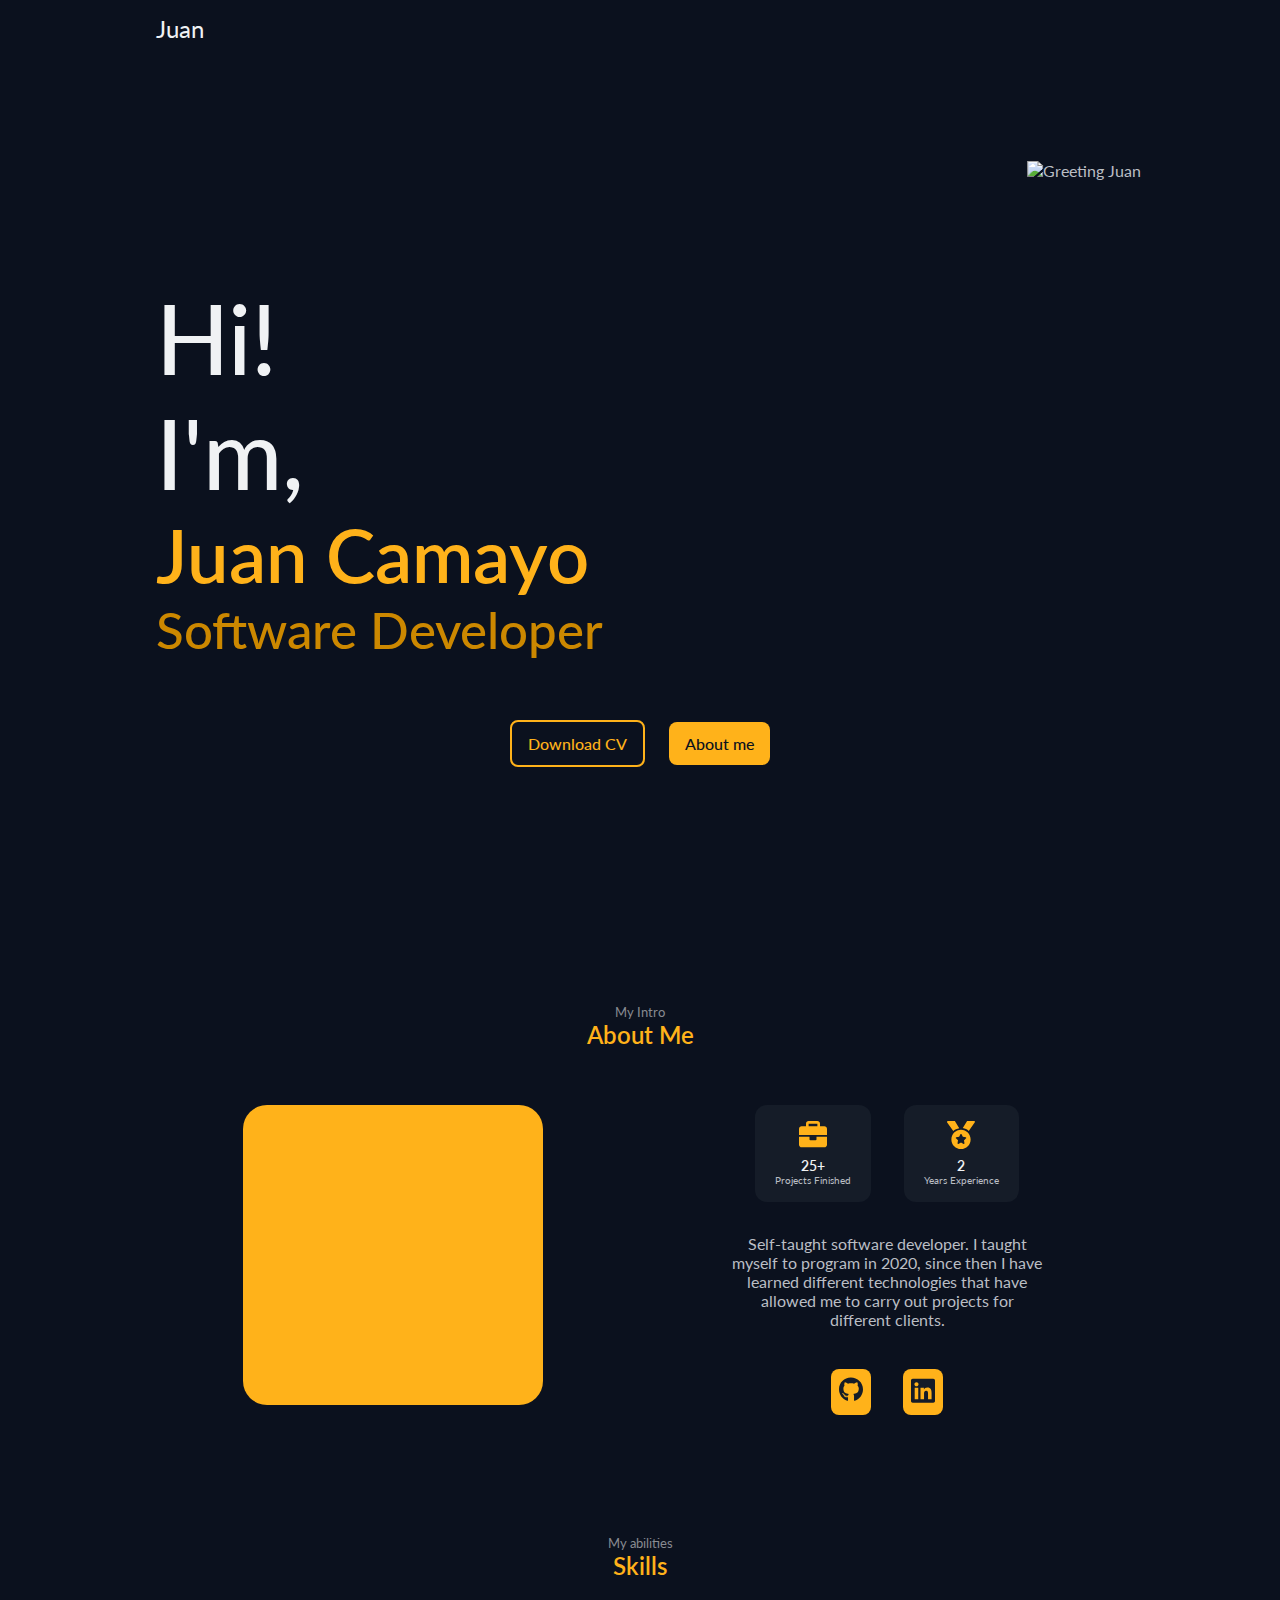
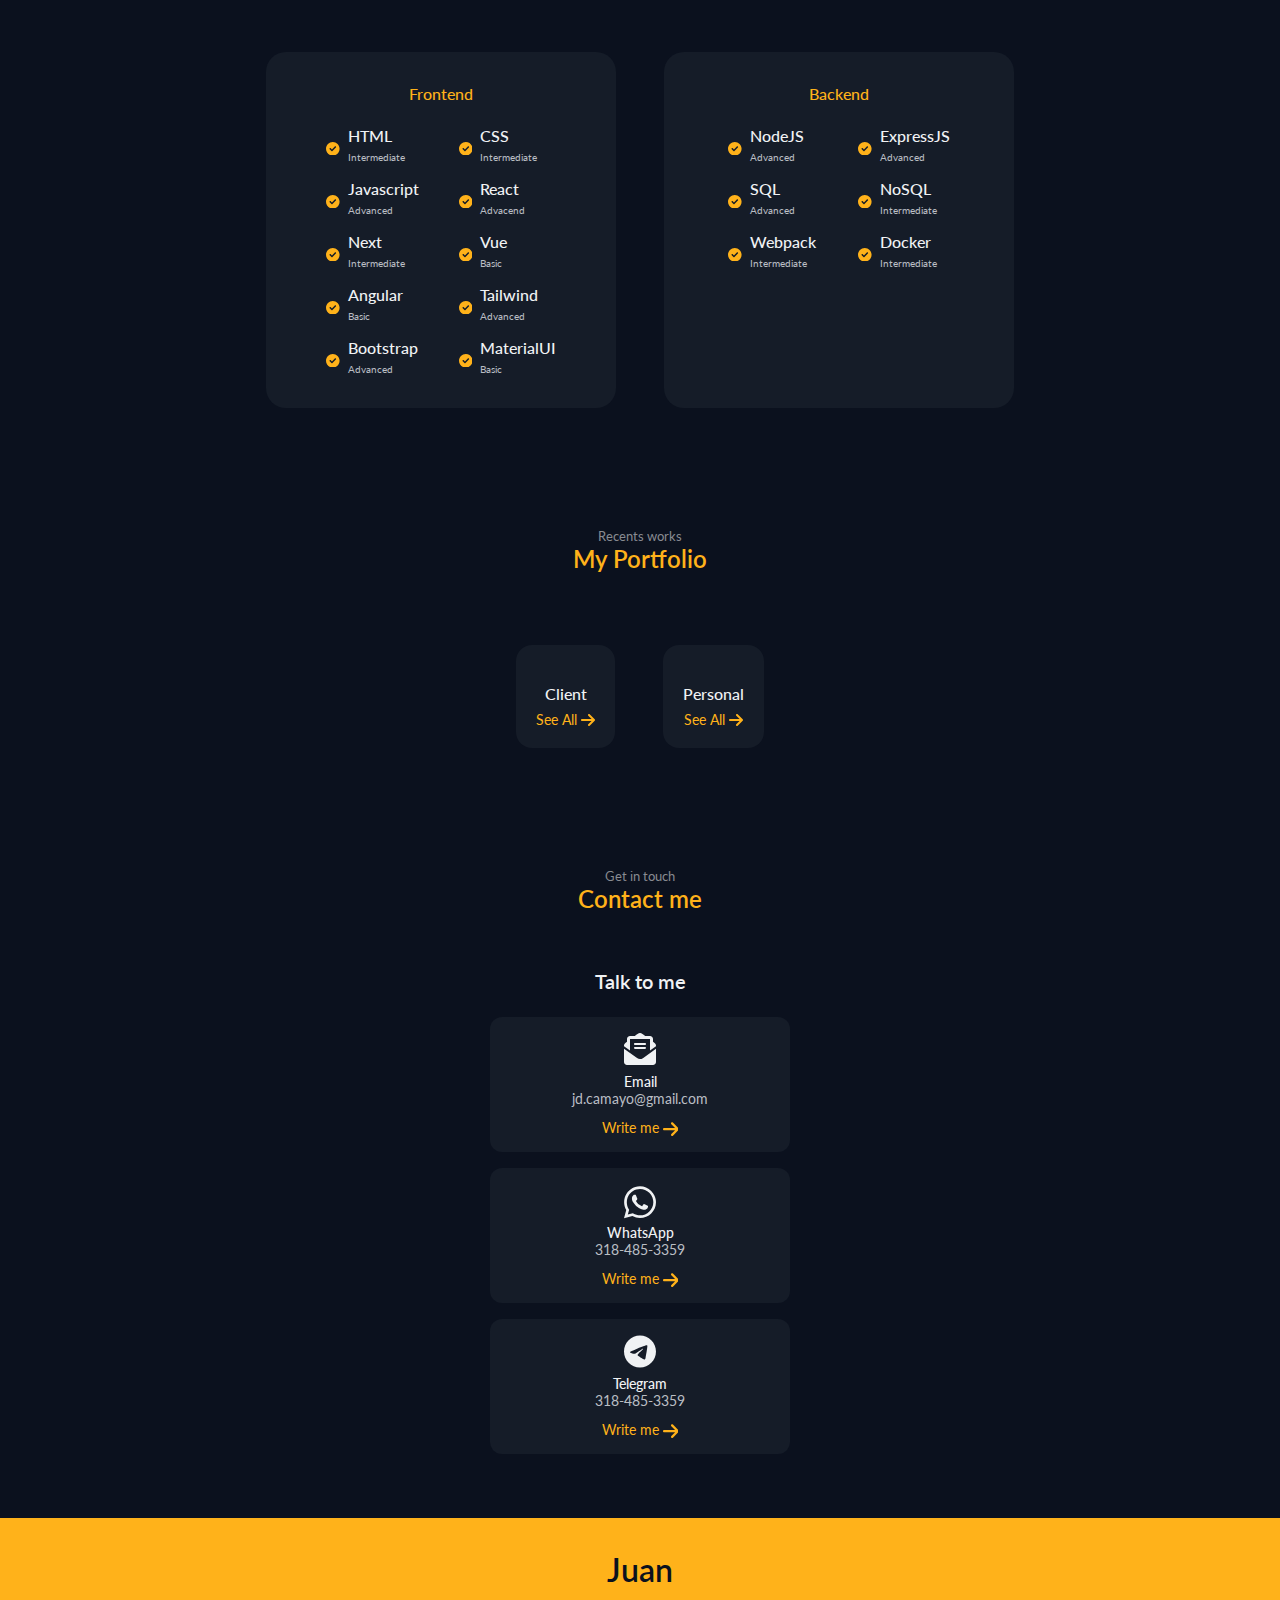
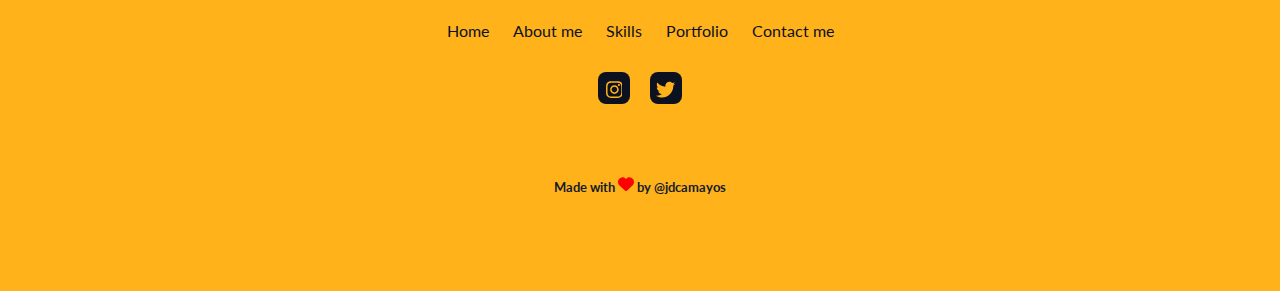
==== commit 281cbd9f: "First Deploy with NextJS Static" ====
--- a/index.html
+++ b/index.html
@@ -1 +1 @@
-<!doctype html><html lang="en"><head><meta charset="utf-8"/><link rel="icon" href="/favicon.ico"/><meta name="viewport" content="width=device-width,initial-scale=1"/><meta name="theme-color" content="#000000"/><meta name="description" content="Web site created using create-react-app"/><link rel="apple-touch-icon" href="/logo192.png"/><link rel="manifest" href="/manifest.json"/><title>React App</title><script defer="defer" src="/static/js/main.aa0a52cc.js"></script><link href="/static/css/main.60eabeda.css" rel="stylesheet"></head><body><noscript>You need to enable JavaScript to run this app.</noscript><div id="root"></div></body></html>+<!DOCTYPE html><html><head><meta name="viewport" content="width=device-width"/><meta charSet="utf-8"/><title>Juan Camayo - Software Developer</title><meta name="description" content="Juan Camayo - Software Developer"/><link rel="icon" href="/favicon.ico"/><meta name="next-head-count" content="5"/><link rel="preload" href="/_next/static/css/2cb9c8113e2cb756.css" as="style"/><link rel="stylesheet" href="/_next/static/css/2cb9c8113e2cb756.css" data-n-g=""/><noscript data-n-css=""></noscript><script defer="" nomodule="" src="/_next/static/chunks/polyfills-5cd94c89d3acac5f.js"></script><script src="/_next/static/chunks/webpack-69bfa6990bb9e155.js" defer=""></script><script src="/_next/static/chunks/framework-fc97f3f1282ce3ed.js" defer=""></script><script src="/_next/static/chunks/main-f4ae3437c92c1efc.js" defer=""></script><script src="/_next/static/chunks/pages/_app-5baf025997b46ad7.js" defer=""></script><script src="/_next/static/chunks/cb1608f2-58b0016ecfa17e24.js" defer=""></script><script src="/_next/static/chunks/a9a7754c-66bb910def590862.js" defer=""></script><script src="/_next/static/chunks/1-5a408a92998f8a30.js" defer=""></script><script src="/_next/static/chunks/pages/index-2c518fd4ad269443.js" defer=""></script><script src="/_next/static/InM13xTyoHS9UqU7TBmXr/_buildManifest.js" defer=""></script><script src="/_next/static/InM13xTyoHS9UqU7TBmXr/_ssgManifest.js" defer=""></script><script src="/_next/static/InM13xTyoHS9UqU7TBmXr/_middlewareManifest.js" defer=""></script></head><body><div id="__next"><header class="header"><div class="container header__container"><p class="header__brand">Juan</p><div class="header__buttons"></div></div></header><main class="main home__main"><section class="home section section__home" id="home"><div class="home__container container grid"><div class="home__blob"><img src="https://res.cloudinary.com/jdcamayos/image/upload/c_scale,w_600/v1650332875/jdcamayos-com/GreetingImage_vlhcb9.png" alt="Greeting Juan"/></div><div class="home__data"><span class="home__greeting">Hi!</span><span class="home__greeting">I&#x27;m,</span><h1 class="home__name">Juan Camayo</h1><h3 class="home__education">Software Developer</h3></div><div class="home__buttons"><a href="#" class="button button--ghost">Download CV</a><a href="#about" class="button">About me</a></div></div></section><section class="about section" id="about"><span class="section__subtitle">My Intro</span><h2 class="section__title">About Me</h2><div class="about__container container grid"><div class="about__image"><img src="https://res.cloudinary.com/jdcamayos/image/upload/c_scale,w_500/v1650332904/jdcamayos-com/AboutImage_n1ohep.png" alt="About Juan"/></div><div class="about__data"><div class="about__info"><div class="about__box"><span class="about__icon"><svg aria-hidden="true" focusable="false" data-prefix="fas" data-icon="briefcase" class="svg-inline--fa fa-briefcase " role="img" xmlns="http://www.w3.org/2000/svg" viewBox="0 0 512 512"><path fill="currentColor" d="M320 336c0 8.844-7.156 16-16 16h-96C199.2 352 192 344.8 192 336V288H0v144C0 457.6 22.41 480 48 480h416c25.59 0 48-22.41 48-48V288h-192V336zM464 96H384V48C384 22.41 361.6 0 336 0h-160C150.4 0 128 22.41 128 48V96H48C22.41 96 0 118.4 0 144V256h512V144C512 118.4 489.6 96 464 96zM336 96h-160V48h160V96z"></path></svg></span><h3 class="about__title">25+</h3><span class="about__subtitle">Projects Finished</span></div><div class="about__box"><span class="about__icon"><svg aria-hidden="true" focusable="false" data-prefix="fas" data-icon="medal" class="svg-inline--fa fa-medal " role="img" xmlns="http://www.w3.org/2000/svg" viewBox="0 0 512 512"><path fill="currentColor" d="M223.7 130.8L149.1 7.77C147.1 2.949 141.9 0 136.3 0H16.03c-12.95 0-20.53 14.58-13.1 25.18l111.3 158.9C143.9 156.4 181.7 137.3 223.7 130.8zM256 160c-97.25 0-176 78.75-176 176S158.8 512 256 512s176-78.75 176-176S353.3 160 256 160zM348.5 317.3l-37.88 37l8.875 52.25c1.625 9.25-8.25 16.5-16.63 12l-46.88-24.62L209.1 418.5c-8.375 4.5-18.25-2.75-16.63-12l8.875-52.25l-37.88-37C156.6 310.6 160.5 299 169.9 297.6l52.38-7.625L245.7 242.5c2-4.25 6.125-6.375 10.25-6.375S264.2 238.3 266.2 242.5l23.5 47.5l52.38 7.625C351.6 299 355.4 310.6 348.5 317.3zM495.1 0H375.7c-5.621 0-10.83 2.949-13.72 7.77l-73.76 122.1c42 6.5 79.88 25.62 109.5 53.38l111.3-158.9C516.5 14.58 508.9 0 495.1 0z"></path></svg></span><h3 class="about__title">2</h3><span class="about__subtitle">Years Experience</span></div></div><div class="about__description">Self-taught software developer. I taught myself to program in 2020, since then I have learned different technologies that have allowed me to carry out projects for different clients.</div><div class="about__social"><a href="https://github.com/jdcamayos" target="_blank" rel="noreferrer" class="about__social-icon"><svg aria-hidden="true" focusable="false" data-prefix="fab" data-icon="github" class="svg-inline--fa fa-github " role="img" xmlns="http://www.w3.org/2000/svg" viewBox="0 0 496 512"><path fill="currentColor" d="M165.9 397.4c0 2-2.3 3.6-5.2 3.6-3.3 .3-5.6-1.3-5.6-3.6 0-2 2.3-3.6 5.2-3.6 3-.3 5.6 1.3 5.6 3.6zm-31.1-4.5c-.7 2 1.3 4.3 4.3 4.9 2.6 1 5.6 0 6.2-2s-1.3-4.3-4.3-5.2c-2.6-.7-5.5 .3-6.2 2.3zm44.2-1.7c-2.9 .7-4.9 2.6-4.6 4.9 .3 2 2.9 3.3 5.9 2.6 2.9-.7 4.9-2.6 4.6-4.6-.3-1.9-3-3.2-5.9-2.9zM244.8 8C106.1 8 0 113.3 0 252c0 110.9 69.8 205.8 169.5 239.2 12.8 2.3 17.3-5.6 17.3-12.1 0-6.2-.3-40.4-.3-61.4 0 0-70 15-84.7-29.8 0 0-11.4-29.1-27.8-36.6 0 0-22.9-15.7 1.6-15.4 0 0 24.9 2 38.6 25.8 21.9 38.6 58.6 27.5 72.9 20.9 2.3-16 8.8-27.1 16-33.7-55.9-6.2-112.3-14.3-112.3-110.5 0-27.5 7.6-41.3 23.6-58.9-2.6-6.5-11.1-33.3 2.6-67.9 20.9-6.5 69 27 69 27 20-5.6 41.5-8.5 62.8-8.5s42.8 2.9 62.8 8.5c0 0 48.1-33.6 69-27 13.7 34.7 5.2 61.4 2.6 67.9 16 17.7 25.8 31.5 25.8 58.9 0 96.5-58.9 104.2-114.8 110.5 9.2 7.9 17 22.9 17 46.4 0 33.7-.3 75.4-.3 83.6 0 6.5 4.6 14.4 17.3 12.1C428.2 457.8 496 362.9 496 252 496 113.3 383.5 8 244.8 8zM97.2 352.9c-1.3 1-1 3.3 .7 5.2 1.6 1.6 3.9 2.3 5.2 1 1.3-1 1-3.3-.7-5.2-1.6-1.6-3.9-2.3-5.2-1zm-10.8-8.1c-.7 1.3 .3 2.9 2.3 3.9 1.6 1 3.6 .7 4.3-.7 .7-1.3-.3-2.9-2.3-3.9-2-.6-3.6-.3-4.3 .7zm32.4 35.6c-1.6 1.3-1 4.3 1.3 6.2 2.3 2.3 5.2 2.6 6.5 1 1.3-1.3 .7-4.3-1.3-6.2-2.2-2.3-5.2-2.6-6.5-1zm-11.4-14.7c-1.6 1-1.6 3.6 0 5.9 1.6 2.3 4.3 3.3 5.6 2.3 1.6-1.3 1.6-3.9 0-6.2-1.4-2.3-4-3.3-5.6-2z"></path></svg></a><a href="https://www.linkedin.com/in/jdcamayos/" target="_blank" rel="noreferrer" class="about__social-icon"><svg aria-hidden="true" focusable="false" data-prefix="fab" data-icon="linkedin" class="svg-inline--fa fa-linkedin " role="img" xmlns="http://www.w3.org/2000/svg" viewBox="0 0 448 512"><path fill="currentColor" d="M416 32H31.9C14.3 32 0 46.5 0 64.3v383.4C0 465.5 14.3 480 31.9 480H416c17.6 0 32-14.5 32-32.3V64.3c0-17.8-14.4-32.3-32-32.3zM135.4 416H69V202.2h66.5V416zm-33.2-243c-21.3 0-38.5-17.3-38.5-38.5S80.9 96 102.2 96c21.2 0 38.5 17.3 38.5 38.5 0 21.3-17.2 38.5-38.5 38.5zm282.1 243h-66.4V312c0-24.8-.5-56.7-34.5-56.7-34.6 0-39.9 27-39.9 54.9V416h-66.4V202.2h63.7v29.2h.9c8.9-16.8 30.6-34.5 62.9-34.5 67.2 0 79.7 44.3 79.7 101.9V416z"></path></svg></a></div></div></div></section><section class="skills section section__skills" id="skills"><span class="section__subtitle">My abilities</span><h2 class="section__title">Skills</h2><div class="skills__container container grid"><div class="skills__content"><h3 class="skills__title">Frontend</h3><div class="skills__box"><div class="skills__group"><div class="skills__data"><span class="skill__icon"><svg aria-hidden="true" focusable="false" data-prefix="fas" data-icon="circle-check" class="svg-inline--fa fa-circle-check " role="img" xmlns="http://www.w3.org/2000/svg" viewBox="0 0 512 512"><path fill="currentColor" d="M0 256C0 114.6 114.6 0 256 0C397.4 0 512 114.6 512 256C512 397.4 397.4 512 256 512C114.6 512 0 397.4 0 256zM371.8 211.8C382.7 200.9 382.7 183.1 371.8 172.2C360.9 161.3 343.1 161.3 332.2 172.2L224 280.4L179.8 236.2C168.9 225.3 151.1 225.3 140.2 236.2C129.3 247.1 129.3 264.9 140.2 275.8L204.2 339.8C215.1 350.7 232.9 350.7 243.8 339.8L371.8 211.8z"></path></svg></span><div><h3 class="skills__name">HTML</h3><span class="skills__level">Intermediate</span></div></div><div class="skills__data"><span class="skill__icon"><svg aria-hidden="true" focusable="false" data-prefix="fas" data-icon="circle-check" class="svg-inline--fa fa-circle-check " role="img" xmlns="http://www.w3.org/2000/svg" viewBox="0 0 512 512"><path fill="currentColor" d="M0 256C0 114.6 114.6 0 256 0C397.4 0 512 114.6 512 256C512 397.4 397.4 512 256 512C114.6 512 0 397.4 0 256zM371.8 211.8C382.7 200.9 382.7 183.1 371.8 172.2C360.9 161.3 343.1 161.3 332.2 172.2L224 280.4L179.8 236.2C168.9 225.3 151.1 225.3 140.2 236.2C129.3 247.1 129.3 264.9 140.2 275.8L204.2 339.8C215.1 350.7 232.9 350.7 243.8 339.8L371.8 211.8z"></path></svg></span><div><h3 class="skills__name">CSS</h3><span class="skills__level">Intermediate</span></div></div><div class="skills__data"><span class="skill__icon"><svg aria-hidden="true" focusable="false" data-prefix="fas" data-icon="circle-check" class="svg-inline--fa fa-circle-check " role="img" xmlns="http://www.w3.org/2000/svg" viewBox="0 0 512 512"><path fill="currentColor" d="M0 256C0 114.6 114.6 0 256 0C397.4 0 512 114.6 512 256C512 397.4 397.4 512 256 512C114.6 512 0 397.4 0 256zM371.8 211.8C382.7 200.9 382.7 183.1 371.8 172.2C360.9 161.3 343.1 161.3 332.2 172.2L224 280.4L179.8 236.2C168.9 225.3 151.1 225.3 140.2 236.2C129.3 247.1 129.3 264.9 140.2 275.8L204.2 339.8C215.1 350.7 232.9 350.7 243.8 339.8L371.8 211.8z"></path></svg></span><div><h3 class="skills__name">Javascript</h3><span class="skills__level">Advanced</span></div></div><div class="skills__data"><span class="skill__icon"><svg aria-hidden="true" focusable="false" data-prefix="fas" data-icon="circle-check" class="svg-inline--fa fa-circle-check " role="img" xmlns="http://www.w3.org/2000/svg" viewBox="0 0 512 512"><path fill="currentColor" d="M0 256C0 114.6 114.6 0 256 0C397.4 0 512 114.6 512 256C512 397.4 397.4 512 256 512C114.6 512 0 397.4 0 256zM371.8 211.8C382.7 200.9 382.7 183.1 371.8 172.2C360.9 161.3 343.1 161.3 332.2 172.2L224 280.4L179.8 236.2C168.9 225.3 151.1 225.3 140.2 236.2C129.3 247.1 129.3 264.9 140.2 275.8L204.2 339.8C215.1 350.7 232.9 350.7 243.8 339.8L371.8 211.8z"></path></svg></span><div><h3 class="skills__name">React</h3><span class="skills__level">Advacend</span></div></div><div class="skills__data"><span class="skill__icon"><svg aria-hidden="true" focusable="false" data-prefix="fas" data-icon="circle-check" class="svg-inline--fa fa-circle-check " role="img" xmlns="http://www.w3.org/2000/svg" viewBox="0 0 512 512"><path fill="currentColor" d="M0 256C0 114.6 114.6 0 256 0C397.4 0 512 114.6 512 256C512 397.4 397.4 512 256 512C114.6 512 0 397.4 0 256zM371.8 211.8C382.7 200.9 382.7 183.1 371.8 172.2C360.9 161.3 343.1 161.3 332.2 172.2L224 280.4L179.8 236.2C168.9 225.3 151.1 225.3 140.2 236.2C129.3 247.1 129.3 264.9 140.2 275.8L204.2 339.8C215.1 350.7 232.9 350.7 243.8 339.8L371.8 211.8z"></path></svg></span><div><h3 class="skills__name">Next</h3><span class="skills__level">Intermediate</span></div></div><div class="skills__data"><span class="skill__icon"><svg aria-hidden="true" focusable="false" data-prefix="fas" data-icon="circle-check" class="svg-inline--fa fa-circle-check " role="img" xmlns="http://www.w3.org/2000/svg" viewBox="0 0 512 512"><path fill="currentColor" d="M0 256C0 114.6 114.6 0 256 0C397.4 0 512 114.6 512 256C512 397.4 397.4 512 256 512C114.6 512 0 397.4 0 256zM371.8 211.8C382.7 200.9 382.7 183.1 371.8 172.2C360.9 161.3 343.1 161.3 332.2 172.2L224 280.4L179.8 236.2C168.9 225.3 151.1 225.3 140.2 236.2C129.3 247.1 129.3 264.9 140.2 275.8L204.2 339.8C215.1 350.7 232.9 350.7 243.8 339.8L371.8 211.8z"></path></svg></span><div><h3 class="skills__name">Vue</h3><span class="skills__level">Basic</span></div></div><div class="skills__data"><span class="skill__icon"><svg aria-hidden="true" focusable="false" data-prefix="fas" data-icon="circle-check" class="svg-inline--fa fa-circle-check " role="img" xmlns="http://www.w3.org/2000/svg" viewBox="0 0 512 512"><path fill="currentColor" d="M0 256C0 114.6 114.6 0 256 0C397.4 0 512 114.6 512 256C512 397.4 397.4 512 256 512C114.6 512 0 397.4 0 256zM371.8 211.8C382.7 200.9 382.7 183.1 371.8 172.2C360.9 161.3 343.1 161.3 332.2 172.2L224 280.4L179.8 236.2C168.9 225.3 151.1 225.3 140.2 236.2C129.3 247.1 129.3 264.9 140.2 275.8L204.2 339.8C215.1 350.7 232.9 350.7 243.8 339.8L371.8 211.8z"></path></svg></span><div><h3 class="skills__name">Angular</h3><span class="skills__level">Basic</span></div></div><div class="skills__data"><span class="skill__icon"><svg aria-hidden="true" focusable="false" data-prefix="fas" data-icon="circle-check" class="svg-inline--fa fa-circle-check " role="img" xmlns="http://www.w3.org/2000/svg" viewBox="0 0 512 512"><path fill="currentColor" d="M0 256C0 114.6 114.6 0 256 0C397.4 0 512 114.6 512 256C512 397.4 397.4 512 256 512C114.6 512 0 397.4 0 256zM371.8 211.8C382.7 200.9 382.7 183.1 371.8 172.2C360.9 161.3 343.1 161.3 332.2 172.2L224 280.4L179.8 236.2C168.9 225.3 151.1 225.3 140.2 236.2C129.3 247.1 129.3 264.9 140.2 275.8L204.2 339.8C215.1 350.7 232.9 350.7 243.8 339.8L371.8 211.8z"></path></svg></span><div><h3 class="skills__name">Tailwind</h3><span class="skills__level">Advanced</span></div></div><div class="skills__data"><span class="skill__icon"><svg aria-hidden="true" focusable="false" data-prefix="fas" data-icon="circle-check" class="svg-inline--fa fa-circle-check " role="img" xmlns="http://www.w3.org/2000/svg" viewBox="0 0 512 512"><path fill="currentColor" d="M0 256C0 114.6 114.6 0 256 0C397.4 0 512 114.6 512 256C512 397.4 397.4 512 256 512C114.6 512 0 397.4 0 256zM371.8 211.8C382.7 200.9 382.7 183.1 371.8 172.2C360.9 161.3 343.1 161.3 332.2 172.2L224 280.4L179.8 236.2C168.9 225.3 151.1 225.3 140.2 236.2C129.3 247.1 129.3 264.9 140.2 275.8L204.2 339.8C215.1 350.7 232.9 350.7 243.8 339.8L371.8 211.8z"></path></svg></span><div><h3 class="skills__name">Bootstrap</h3><span class="skills__level">Advanced</span></div></div><div class="skills__data"><span class="skill__icon"><svg aria-hidden="true" focusable="false" data-prefix="fas" data-icon="circle-check" class="svg-inline--fa fa-circle-check " role="img" xmlns="http://www.w3.org/2000/svg" viewBox="0 0 512 512"><path fill="currentColor" d="M0 256C0 114.6 114.6 0 256 0C397.4 0 512 114.6 512 256C512 397.4 397.4 512 256 512C114.6 512 0 397.4 0 256zM371.8 211.8C382.7 200.9 382.7 183.1 371.8 172.2C360.9 161.3 343.1 161.3 332.2 172.2L224 280.4L179.8 236.2C168.9 225.3 151.1 225.3 140.2 236.2C129.3 247.1 129.3 264.9 140.2 275.8L204.2 339.8C215.1 350.7 232.9 350.7 243.8 339.8L371.8 211.8z"></path></svg></span><div><h3 class="skills__name">MaterialUI</h3><span class="skills__level">Basic</span></div></div></div></div></div><div class="skills__content"><h3 class="skills__title">Backend</h3><div class="skills__box"><div class="skills__group"><div class="skills__data"><span class="skill__icon"><svg aria-hidden="true" focusable="false" data-prefix="fas" data-icon="circle-check" class="svg-inline--fa fa-circle-check " role="img" xmlns="http://www.w3.org/2000/svg" viewBox="0 0 512 512"><path fill="currentColor" d="M0 256C0 114.6 114.6 0 256 0C397.4 0 512 114.6 512 256C512 397.4 397.4 512 256 512C114.6 512 0 397.4 0 256zM371.8 211.8C382.7 200.9 382.7 183.1 371.8 172.2C360.9 161.3 343.1 161.3 332.2 172.2L224 280.4L179.8 236.2C168.9 225.3 151.1 225.3 140.2 236.2C129.3 247.1 129.3 264.9 140.2 275.8L204.2 339.8C215.1 350.7 232.9 350.7 243.8 339.8L371.8 211.8z"></path></svg></span><div><h3 class="skills__name">NodeJS</h3><span class="skills__level">Advanced</span></div></div><div class="skills__data"><span class="skill__icon"><svg aria-hidden="true" focusable="false" data-prefix="fas" data-icon="circle-check" class="svg-inline--fa fa-circle-check " role="img" xmlns="http://www.w3.org/2000/svg" viewBox="0 0 512 512"><path fill="currentColor" d="M0 256C0 114.6 114.6 0 256 0C397.4 0 512 114.6 512 256C512 397.4 397.4 512 256 512C114.6 512 0 397.4 0 256zM371.8 211.8C382.7 200.9 382.7 183.1 371.8 172.2C360.9 161.3 343.1 161.3 332.2 172.2L224 280.4L179.8 236.2C168.9 225.3 151.1 225.3 140.2 236.2C129.3 247.1 129.3 264.9 140.2 275.8L204.2 339.8C215.1 350.7 232.9 350.7 243.8 339.8L371.8 211.8z"></path></svg></span><div><h3 class="skills__name">ExpressJS</h3><span class="skills__level">Advanced</span></div></div><div class="skills__data"><span class="skill__icon"><svg aria-hidden="true" focusable="false" data-prefix="fas" data-icon="circle-check" class="svg-inline--fa fa-circle-check " role="img" xmlns="http://www.w3.org/2000/svg" viewBox="0 0 512 512"><path fill="currentColor" d="M0 256C0 114.6 114.6 0 256 0C397.4 0 512 114.6 512 256C512 397.4 397.4 512 256 512C114.6 512 0 397.4 0 256zM371.8 211.8C382.7 200.9 382.7 183.1 371.8 172.2C360.9 161.3 343.1 161.3 332.2 172.2L224 280.4L179.8 236.2C168.9 225.3 151.1 225.3 140.2 236.2C129.3 247.1 129.3 264.9 140.2 275.8L204.2 339.8C215.1 350.7 232.9 350.7 243.8 339.8L371.8 211.8z"></path></svg></span><div><h3 class="skills__name">SQL</h3><span class="skills__level">Advanced</span></div></div><div class="skills__data"><span class="skill__icon"><svg aria-hidden="true" focusable="false" data-prefix="fas" data-icon="circle-check" class="svg-inline--fa fa-circle-check " role="img" xmlns="http://www.w3.org/2000/svg" viewBox="0 0 512 512"><path fill="currentColor" d="M0 256C0 114.6 114.6 0 256 0C397.4 0 512 114.6 512 256C512 397.4 397.4 512 256 512C114.6 512 0 397.4 0 256zM371.8 211.8C382.7 200.9 382.7 183.1 371.8 172.2C360.9 161.3 343.1 161.3 332.2 172.2L224 280.4L179.8 236.2C168.9 225.3 151.1 225.3 140.2 236.2C129.3 247.1 129.3 264.9 140.2 275.8L204.2 339.8C215.1 350.7 232.9 350.7 243.8 339.8L371.8 211.8z"></path></svg></span><div><h3 class="skills__name">NoSQL</h3><span class="skills__level">Intermediate</span></div></div><div class="skills__data"><span class="skill__icon"><svg aria-hidden="true" focusable="false" data-prefix="fas" data-icon="circle-check" class="svg-inline--fa fa-circle-check " role="img" xmlns="http://www.w3.org/2000/svg" viewBox="0 0 512 512"><path fill="currentColor" d="M0 256C0 114.6 114.6 0 256 0C397.4 0 512 114.6 512 256C512 397.4 397.4 512 256 512C114.6 512 0 397.4 0 256zM371.8 211.8C382.7 200.9 382.7 183.1 371.8 172.2C360.9 161.3 343.1 161.3 332.2 172.2L224 280.4L179.8 236.2C168.9 225.3 151.1 225.3 140.2 236.2C129.3 247.1 129.3 264.9 140.2 275.8L204.2 339.8C215.1 350.7 232.9 350.7 243.8 339.8L371.8 211.8z"></path></svg></span><div><h3 class="skills__name">Webpack</h3><span class="skills__level">Intermediate</span></div></div><div class="skills__data"><span class="skill__icon"><svg aria-hidden="true" focusable="false" data-prefix="fas" data-icon="circle-check" class="svg-inline--fa fa-circle-check " role="img" xmlns="http://www.w3.org/2000/svg" viewBox="0 0 512 512"><path fill="currentColor" d="M0 256C0 114.6 114.6 0 256 0C397.4 0 512 114.6 512 256C512 397.4 397.4 512 256 512C114.6 512 0 397.4 0 256zM371.8 211.8C382.7 200.9 382.7 183.1 371.8 172.2C360.9 161.3 343.1 161.3 332.2 172.2L224 280.4L179.8 236.2C168.9 225.3 151.1 225.3 140.2 236.2C129.3 247.1 129.3 264.9 140.2 275.8L204.2 339.8C215.1 350.7 232.9 350.7 243.8 339.8L371.8 211.8z"></path></svg></span><div><h3 class="skills__name">Docker</h3><span class="skills__level">Intermediate</span></div></div></div></div></div></div></section><section class="work section" id="work"><span class="section__subtitle">Recents works</span><h2 class="section__title">My Portfolio</h2><div class="work__container container grid"><div class="work__card"><div class="carousel"><div class="carousel__slide"><img src="https://res.cloudinary.com/jdcamayos/image/upload/c_scale,w_400/v1650315521/jdcamayos-com/billing-app/Home_t0tgki.png" alt="" class="work__img"/></div></div><h3 class="work__title">Client</h3><a href="#" class="work__button">See All<!-- --><svg aria-hidden="true" focusable="false" data-prefix="fas" data-icon="arrow-right" class="svg-inline--fa fa-arrow-right work__icon" role="img" xmlns="http://www.w3.org/2000/svg" viewBox="0 0 448 512"><path fill="currentColor" d="M438.6 278.6l-160 160C272.4 444.9 264.2 448 256 448s-16.38-3.125-22.62-9.375c-12.5-12.5-12.5-32.75 0-45.25L338.8 288H32C14.33 288 .0016 273.7 .0016 256S14.33 224 32 224h306.8l-105.4-105.4c-12.5-12.5-12.5-32.75 0-45.25s32.75-12.5 45.25 0l160 160C451.1 245.9 451.1 266.1 438.6 278.6z"></path></svg></a></div><div class="work__card"><div class="carousel"><div class="carousel__slide"><img src="https://res.cloudinary.com/jdcamayos/image/upload/c_scale,w_400/v1650322597/jdcamayos-com/projects/personal/coin-market-react/Screenshot_2022-04-18_175513_usuf5k.png" alt="" class="work__img"/></div></div><h3 class="work__title">Personal</h3><a href="#" class="work__button">See All<!-- --><svg aria-hidden="true" focusable="false" data-prefix="fas" data-icon="arrow-right" class="svg-inline--fa fa-arrow-right work__icon" role="img" xmlns="http://www.w3.org/2000/svg" viewBox="0 0 448 512"><path fill="currentColor" d="M438.6 278.6l-160 160C272.4 444.9 264.2 448 256 448s-16.38-3.125-22.62-9.375c-12.5-12.5-12.5-32.75 0-45.25L338.8 288H32C14.33 288 .0016 273.7 .0016 256S14.33 224 32 224h306.8l-105.4-105.4c-12.5-12.5-12.5-32.75 0-45.25s32.75-12.5 45.25 0l160 160C451.1 245.9 451.1 266.1 438.6 278.6z"></path></svg></a></div></div></section><section class="contact section" id="contact"><span class="section__subtitle">Get in touch</span><h2 class="section__title">Contact me</h2><div class="contact__container container grid"><div class="contact__content"><h3 class="contact__title">Talk to me</h3><div class="contact__info"><div class="contact__card"><span class="contact__card-icon"><svg aria-hidden="true" focusable="false" data-prefix="fas" data-icon="envelope-open-text" class="svg-inline--fa fa-envelope-open-text " role="img" xmlns="http://www.w3.org/2000/svg" viewBox="0 0 512 512"><path fill="currentColor" d="M256 417.1c-16.38 0-32.88-4.1-46.88-15.12L0 250.9v213.1C0 490.5 21.5 512 48 512h416c26.5 0 48-21.5 48-47.1V250.9l-209.1 151.1C288.9 412 272.4 417.1 256 417.1zM493.6 163C484.8 156 476.4 149.5 464 140.1v-44.12c0-26.5-21.5-48-48-48l-77.5 .0016c-3.125-2.25-5.875-4.25-9.125-6.5C312.6 29.13 279.3-.3732 256 .0018C232.8-.3732 199.4 29.13 182.6 41.5c-3.25 2.25-6 4.25-9.125 6.5L96 48c-26.5 0-48 21.5-48 48v44.12C35.63 149.5 27.25 156 18.38 163C6.75 172 0 186 0 200.8v10.62l96 69.37V96h320v184.7l96-69.37V200.8C512 186 505.3 172 493.6 163zM176 255.1h160c8.836 0 16-7.164 16-15.1c0-8.838-7.164-16-16-16h-160c-8.836 0-16 7.162-16 16C160 248.8 167.2 255.1 176 255.1zM176 191.1h160c8.836 0 16-7.164 16-16c0-8.838-7.164-15.1-16-15.1h-160c-8.836 0-16 7.162-16 15.1C160 184.8 167.2 191.1 176 191.1z"></path></svg></span><h3 class="contact__card-title">Email</h3><span class="contact__card-data">jd.camayo@gmail.com</span><a href="mailto:examplemail@correo.com" target="_blank" rel="noreferrer" class="contact__button">Write me<!-- --> <!-- --><span class="contact__button-icon"><svg aria-hidden="true" focusable="false" data-prefix="fas" data-icon="arrow-right" class="svg-inline--fa fa-arrow-right " role="img" xmlns="http://www.w3.org/2000/svg" viewBox="0 0 448 512"><path fill="currentColor" d="M438.6 278.6l-160 160C272.4 444.9 264.2 448 256 448s-16.38-3.125-22.62-9.375c-12.5-12.5-12.5-32.75 0-45.25L338.8 288H32C14.33 288 .0016 273.7 .0016 256S14.33 224 32 224h306.8l-105.4-105.4c-12.5-12.5-12.5-32.75 0-45.25s32.75-12.5 45.25 0l160 160C451.1 245.9 451.1 266.1 438.6 278.6z"></path></svg></span></a></div><div class="contact__card"><span class="contact__card-icon"><svg aria-hidden="true" focusable="false" data-prefix="fab" data-icon="whatsapp" class="svg-inline--fa fa-whatsapp " role="img" xmlns="http://www.w3.org/2000/svg" viewBox="0 0 448 512"><path fill="currentColor" d="M380.9 97.1C339 55.1 283.2 32 223.9 32c-122.4 0-222 99.6-222 222 0 39.1 10.2 77.3 29.6 111L0 480l117.7-30.9c32.4 17.7 68.9 27 106.1 27h.1c122.3 0 224.1-99.6 224.1-222 0-59.3-25.2-115-67.1-157zm-157 341.6c-33.2 0-65.7-8.9-94-25.7l-6.7-4-69.8 18.3L72 359.2l-4.4-7c-18.5-29.4-28.2-63.3-28.2-98.2 0-101.7 82.8-184.5 184.6-184.5 49.3 0 95.6 19.2 130.4 54.1 34.8 34.9 56.2 81.2 56.1 130.5 0 101.8-84.9 184.6-186.6 184.6zm101.2-138.2c-5.5-2.8-32.8-16.2-37.9-18-5.1-1.9-8.8-2.8-12.5 2.8-3.7 5.6-14.3 18-17.6 21.8-3.2 3.7-6.5 4.2-12 1.4-32.6-16.3-54-29.1-75.5-66-5.7-9.8 5.7-9.1 16.3-30.3 1.8-3.7 .9-6.9-.5-9.7-1.4-2.8-12.5-30.1-17.1-41.2-4.5-10.8-9.1-9.3-12.5-9.5-3.2-.2-6.9-.2-10.6-.2-3.7 0-9.7 1.4-14.8 6.9-5.1 5.6-19.4 19-19.4 46.3 0 27.3 19.9 53.7 22.6 57.4 2.8 3.7 39.1 59.7 94.8 83.8 35.2 15.2 49 16.5 66.6 13.9 10.7-1.6 32.8-13.4 37.4-26.4 4.6-13 4.6-24.1 3.2-26.4-1.3-2.5-5-3.9-10.5-6.6z"></path></svg></span><h3 class="contact__card-title">WhatsApp</h3><span class="contact__card-data">318-485-3359</span><a href="https://api.whatsapp.com/send?phone=573184853359&amp;text=Hey, I come from jdcamayos.com!" target="_blank" rel="noreferrer" class="contact__button">Write me<!-- --> <!-- --><span class="contact__button-icon"><svg aria-hidden="true" focusable="false" data-prefix="fas" data-icon="arrow-right" class="svg-inline--fa fa-arrow-right " role="img" xmlns="http://www.w3.org/2000/svg" viewBox="0 0 448 512"><path fill="currentColor" d="M438.6 278.6l-160 160C272.4 444.9 264.2 448 256 448s-16.38-3.125-22.62-9.375c-12.5-12.5-12.5-32.75 0-45.25L338.8 288H32C14.33 288 .0016 273.7 .0016 256S14.33 224 32 224h306.8l-105.4-105.4c-12.5-12.5-12.5-32.75 0-45.25s32.75-12.5 45.25 0l160 160C451.1 245.9 451.1 266.1 438.6 278.6z"></path></svg></span></a></div><div class="contact__card"><span class="contact__card-icon"><svg aria-hidden="true" focusable="false" data-prefix="fab" data-icon="telegram" class="svg-inline--fa fa-telegram " role="img" xmlns="http://www.w3.org/2000/svg" viewBox="0 0 496 512"><path fill="currentColor" d="M248 8C111 8 0 119 0 256S111 504 248 504 496 392.1 496 256 384.1 8 248 8zM362.1 176.7c-3.732 39.22-19.88 134.4-28.1 178.3-3.476 18.58-10.32 24.82-16.95 25.42-14.4 1.326-25.34-9.517-39.29-18.66-21.83-14.31-34.16-23.22-55.35-37.18-24.49-16.14-8.612-25 5.342-39.5 3.652-3.793 67.11-61.51 68.33-66.75 .153-.655 .3-3.1-1.154-4.384s-3.59-.849-5.135-.5q-3.283 .746-104.6 69.14-14.85 10.19-26.89 9.934c-8.855-.191-25.89-5.006-38.55-9.123-15.53-5.048-27.88-7.717-26.8-16.29q.84-6.7 18.45-13.7 108.4-47.25 144.6-62.3c68.87-28.65 83.18-33.62 92.51-33.79 2.052-.034 6.639 .474 9.61 2.885a10.45 10.45 0 0 1 3.53 6.716A43.76 43.76 0 0 1 362.1 176.7z"></path></svg></span><h3 class="contact__card-title">Telegram</h3><span class="contact__card-data">318-485-3359</span><a href="https://t.me/jdcamayos" target="_blank" rel="noreferrer" class="contact__button">Write me<!-- --> <!-- --><span class="contact__button-icon"><svg aria-hidden="true" focusable="false" data-prefix="fas" data-icon="arrow-right" class="svg-inline--fa fa-arrow-right " role="img" xmlns="http://www.w3.org/2000/svg" viewBox="0 0 448 512"><path fill="currentColor" d="M438.6 278.6l-160 160C272.4 444.9 264.2 448 256 448s-16.38-3.125-22.62-9.375c-12.5-12.5-12.5-32.75 0-45.25L338.8 288H32C14.33 288 .0016 273.7 .0016 256S14.33 224 32 224h306.8l-105.4-105.4c-12.5-12.5-12.5-32.75 0-45.25s32.75-12.5 45.25 0l160 160C451.1 245.9 451.1 266.1 438.6 278.6z"></path></svg></span></a></div></div></div></div></section></main><footer class="footer"><div class="footer__container container"><h1 class="footer__title">Juan</h1><ul class="footer__list"><li class="footer__link"><a href="#home">Home</a></li><li class="footer__link"><a href="#about">About me</a></li><li class="footer__link"><a href="#skills">Skills</a></li><li class="footer__link"><a href="#work">Portfolio</a></li><li class="footer__link"><a href="#contact">Contact me</a></li></ul><ul class="footer__social"><li class="footer__social-link"><a href="https://instagram.com/jdcamayos" rel="noreferrer" target="_blank"><svg aria-hidden="true" focusable="false" data-prefix="fab" data-icon="instagram" class="svg-inline--fa fa-instagram social__icon" role="img" xmlns="http://www.w3.org/2000/svg" viewBox="0 0 448 512"><path fill="currentColor" d="M224.1 141c-63.6 0-114.9 51.3-114.9 114.9s51.3 114.9 114.9 114.9S339 319.5 339 255.9 287.7 141 224.1 141zm0 189.6c-41.1 0-74.7-33.5-74.7-74.7s33.5-74.7 74.7-74.7 74.7 33.5 74.7 74.7-33.6 74.7-74.7 74.7zm146.4-194.3c0 14.9-12 26.8-26.8 26.8-14.9 0-26.8-12-26.8-26.8s12-26.8 26.8-26.8 26.8 12 26.8 26.8zm76.1 27.2c-1.7-35.9-9.9-67.7-36.2-93.9-26.2-26.2-58-34.4-93.9-36.2-37-2.1-147.9-2.1-184.9 0-35.8 1.7-67.6 9.9-93.9 36.1s-34.4 58-36.2 93.9c-2.1 37-2.1 147.9 0 184.9 1.7 35.9 9.9 67.7 36.2 93.9s58 34.4 93.9 36.2c37 2.1 147.9 2.1 184.9 0 35.9-1.7 67.7-9.9 93.9-36.2 26.2-26.2 34.4-58 36.2-93.9 2.1-37 2.1-147.8 0-184.8zM398.8 388c-7.8 19.6-22.9 34.7-42.6 42.6-29.5 11.7-99.5 9-132.1 9s-102.7 2.6-132.1-9c-19.6-7.8-34.7-22.9-42.6-42.6-11.7-29.5-9-99.5-9-132.1s-2.6-102.7 9-132.1c7.8-19.6 22.9-34.7 42.6-42.6 29.5-11.7 99.5-9 132.1-9s102.7-2.6 132.1 9c19.6 7.8 34.7 22.9 42.6 42.6 11.7 29.5 9 99.5 9 132.1s2.7 102.7-9 132.1z"></path></svg></a></li><li class="footer__social-link"><a href="https://twitter.com/jdcamayos" rel="noreferrer" target="_blank"><svg aria-hidden="true" focusable="false" data-prefix="fab" data-icon="twitter" class="svg-inline--fa fa-twitter social__icon" role="img" xmlns="http://www.w3.org/2000/svg" viewBox="0 0 512 512"><path fill="currentColor" d="M459.4 151.7c.325 4.548 .325 9.097 .325 13.65 0 138.7-105.6 298.6-298.6 298.6-59.45 0-114.7-17.22-161.1-47.11 8.447 .974 16.57 1.299 25.34 1.299 49.06 0 94.21-16.57 130.3-44.83-46.13-.975-84.79-31.19-98.11-72.77 6.498 .974 12.99 1.624 19.82 1.624 9.421 0 18.84-1.3 27.61-3.573-48.08-9.747-84.14-51.98-84.14-102.1v-1.299c13.97 7.797 30.21 12.67 47.43 13.32-28.26-18.84-46.78-51.01-46.78-87.39 0-19.49 5.197-37.36 14.29-52.95 51.65 63.67 129.3 105.3 216.4 109.8-1.624-7.797-2.599-15.92-2.599-24.04 0-57.83 46.78-104.9 104.9-104.9 30.21 0 57.5 12.67 76.67 33.14 23.72-4.548 46.46-13.32 66.6-25.34-7.798 24.37-24.37 44.83-46.13 57.83 21.12-2.273 41.58-8.122 60.43-16.24-14.29 20.79-32.16 39.31-52.63 54.25z"></path></svg></a></li></ul><h6 class="footer__copy">Made with<!-- --> <!-- --><svg aria-hidden="true" focusable="false" data-prefix="fas" data-icon="heart" class="svg-inline--fa fa-heart footer__heart" role="img" xmlns="http://www.w3.org/2000/svg" viewBox="0 0 512 512"><path fill="currentColor" d="M0 190.9V185.1C0 115.2 50.52 55.58 119.4 44.1C164.1 36.51 211.4 51.37 244 84.02L256 96L267.1 84.02C300.6 51.37 347 36.51 392.6 44.1C461.5 55.58 512 115.2 512 185.1V190.9C512 232.4 494.8 272.1 464.4 300.4L283.7 469.1C276.2 476.1 266.3 480 256 480C245.7 480 235.8 476.1 228.3 469.1L47.59 300.4C17.23 272.1 .0003 232.4 .0003 190.9L0 190.9z"></path></svg> <!-- -->by @jdcamayos<!-- --></h6></div></footer></div><script id="__NEXT_DATA__" type="application/json">{"props":{"pageProps":{}},"page":"/","query":{},"buildId":"InM13xTyoHS9UqU7TBmXr","nextExport":true,"autoExport":true,"isFallback":false,"scriptLoader":[]}</script></body></html>--- a/_next/static/css/2cb9c8113e2cb756.css
+++ b/_next/static/css/2cb9c8113e2cb756.css
@@ -0,0 +1 @@
+@import url("https://fonts.googleapis.com/css2?family=Poppins:wght@400;500;600&display=swap");@import url("https://fonts.googleapis.com/css2?family=Lato:ital,wght@0,100;0,300;0,400;0,700;0,900;1,100;1,300;1,400;1,700;1,900&display=swap");@import url("https://fonts.googleapis.com/css2?family=Merriweather+Sans:ital,wght@0,300;0,400;0,500;0,600;0,700;0,800;1,300;1,400;1,500;1,600;1,700;1,800&display=swap");@import url("https://fonts.googleapis.com/css2?family=Ruda:wght@400;500;600;700;800;900&display=swap");:root{--header-height:3.5rem;--first-hue:40;--sat:100%;--lig:55%;--second-hue:219;--first-color:hsl(var(--first-hue),var(--sat),var(--lig));--first-color-alt:hsl(var(--first-hue),var(--sat),calc(var(--lig) - 15%));--title-color:hsl(var(--second-hue),15%,95%);--text-color:hsl(var(--second-hue),8%,75%);--text-color-light:hsl(var(--second-hue),4%,55%);--body-color:hsl(var(--second-hue),48%,8%);--container-color:hsl(var(--second-hue),32%,12%);--body-font:"Lato",sans-serif;--biggest-font-size:1.75rem;--h1-font-size:1.5rem;--h2-font-size:1.25rem;--h3-font-size:1rem;--normal-font-size:0.938rem;--small-font-size:0.813rem;--smaller-font-size:0.75rem;--tiny-font-size:0.625rem;--font-medium:500;--font-semibold:600;--z-tooltip:10;--z-fixed:100;--z-modal:1000}@media screen and (min-width:968px){:root{--biggest-font-size:2.5rem;--h1-font-size:2.25rem;--h2-font-size:1.5rem;--h3-font-size:1.25rem;--normal-font-size:1rem;--small-font-size:0.875rem;--smaller-font-size:0.813rem}}*{box-sizing:border-box;padding:0;margin:0}html{scroll-behavior:smooth}body,button,input,textarea{font-family:var(--body-font);font-size:var(--normal-font-size)}body{background-color:var(--body-color);color:var(--text-color);transition:.4s}h1,h2,h3{color:var(--title-color);font-weight:var(--font-semibold)}ul{list-style:none}a{text-decoration:none}button{cursor:pointer;border:none;outline:none}img{max-width:100%;height:auto}.container{max-width:968px;margin-left:1rem;margin-right:1rem}.grid{display:grid;grid-gap:1.25rem;gap:1.25rem}.main{overflow:hidden}.section{padding:4.5rem 0 1rem}.section__subtitle,.section__title{text-align:center}.section__title{font-size:var(--h2-font-size);color:var(--first-color);margin-bottom:2rem}.section__subtitle{display:block;font-size:var(--smaller-font-size);color:var(--text-color-light)}.header{position:fixed;top:0;left:0;width:100%;height:var(--header-height);background-color:var(--body-color);z-index:var(--z-fixed)}.header__container{display:flex;align-items:center;justify-content:space-between;height:100%}.header__brand{font-size:var(--h2-font-size);color:var(--title-color)}.header__buttons{display:flex;align-items:center;justify-content:space-between;grid-column-gap:1.25rem;-moz-column-gap:1.25rem;column-gap:1.25rem}.header__button{background-color:transparent;height:calc(var(--header-height) - 2rem);width:calc(var(--header-height) - 2rem);color:var(--title-color)}.home__main{margin-top:var(--header-height)}.section__home{min-height:calc(100vh - var(--header-height))}.home__container{position:relative;padding-top:2rem}.home__data{text-align:left}.home__education,.home__greeting{font-weight:var(--font-medium)}.home__greeting{color:var(--title-color);display:block;font-size:6rem}.home__education,.home__name{text-align:center}.home__education{margin-bottom:2.5rem;font-size:calc(90vh / 16);color:var(--first-color-alt)}.home__name{font-size:calc(90vh / 11);color:var(--first-color)}.home__blob{position:absolute;top:0;right:0;transform:translate(30%,-20%)}.home__buttons{display:flex;justify-content:center;align-items:center;grid-gap:1.5rem;gap:1.5rem}.button{display:inline-block;background-color:var(--first-color);color:var(--body-color);padding:.75rem 1rem;border-radius:.5rem;font-weight:var(--font-medium);transition:.4s}.button:hove{background-color:var(--first-color-alt);color:var(--body-color)}.button--ghost{background-color:transparent;border:2px solid var(--first-color);color:var(--first-color)}.next__section{height:3.5rem;width:100%}.next__section a{color:var(--first-color);display:flex;flex-direction:column;justify-content:center;align-items:center;height:100%}.next__section-button{font-size:var(--h2-font-size);font-weight:var(--font-semibold)}.next__section-icon{display:block;height:1rem;width:1rem;margin-bottom:1rem}.about__container{grid-row-gap:2.5rem;row-gap:2.5rem}.about__image{padding:.5rem .5rem 0;width:45vw;height:45vw;border-radius:1.5rem;justify-self:center;overflow:hidden;background-color:var(--first-color)}.about__image img{position:relative;transform:scale(85%) rotate(2deg) translate(.5rem);top:-15%}.about__data{text-align:center;display:flex;flex-direction:column;align-items:stretch}.about__info{display:grid;grid-template-columns:repeat(2,minmax(100px,300px));place-content:center;place-items:center;grid-gap:.5rem;gap:.5rem;margin-bottom:2rem}.about__box{background-color:var(--container-color);border-radius:.75rem;padding:.75rem .5rem;display:flex;flex-direction:column;justify-content:center;align-items:center}.about__icon{display:block;height:1.75rem;width:1.75rem;color:var(--first-color);margin-bottom:.5rem}.about__title{font-size:var(--small-font-size)}.about__subtitle{font-size:var(--tiny-font-size)}.about__description{margin-bottom:2rem}.about__social{display:flex;justify-content:center;grid-column-gap:2rem;-moz-column-gap:2rem;column-gap:2rem}.about__social-icon{background-color:var(--first-color);padding:.5rem;border-radius:.5rem}.about__social-icon svg{margin:auto;width:1.5rem;color:var(--container-color)}.skills__container{grid-row-gap:2rem;row-gap:2rem;padding-top:1rem}.skills__content{background-color:var(--container-color);padding:1.5rem;border-radius:1.25rem}.skills__title{font-size:var(--normal-font-size);font-weight:var(--font-medium);color:var(--first-color);text-align:center;margin-bottom:1.5rem}.skills__box{display:flex;justify-content:center}.skills__group{display:grid;align-content:flex-start;grid-template-columns:repeat(2,1fr);grid-column-gap:2.5rem;-moz-column-gap:2.5rem;column-gap:2.5rem;grid-row-gap:1rem;row-gap:1rem}.skills__data{display:flex;grid-column-gap:.5rem;-moz-column-gap:.5rem;column-gap:.5rem;align-items:center}.skills .skill__icon{display:block;height:.85rem;width:.85rem;color:var(--first-color)}.skills__name{font-size:var(--normal-font-size);font-weight:var(--font-medium);line-height:18px}.skills__level{font-size:var(--tiny-font-size)}.work__container{padding-top:1rem}.work__filters{display:flex;justify-content:center;align-items:center;grid-column-gap:.75rem;-moz-column-gap:.75rem;column-gap:.75rem;margin-bottom:2rem}.work__item{cursor:pointer;color:var(--title-color);padding:.25rem .75rem;font-weight:var(--font-medium);border-radius:.5rem}.work__card{background-color:var(--container-color);padding:1rem;border-radius:1rem;text-align:center}.work__img{border-radius:1rem;margin-bottom:.75rem}.work__title{font-size:var(--normal-font-size);font-weight:var(--font-medium);margin-bottom:.25rem}.work__button{width:-webkit-max-content;width:-moz-max-content;width:max-content;color:var(--first-color);font-size:var(--small-font-size);display:flex;align-items:center;justify-content:center;grid-column-gap:.25rem;-moz-column-gap:.25rem;column-gap:.25rem;width:100%}.work__button:hover .work__icon{transform:translateX(.25rem)}.work__icon{height:1rem;transition:.4s}.active-work{background-color:var(--first-color);color:var(--body-color)}.contact__container{padding-bottom:3rem}.contact__title{text-align:center;font-size:var(--h3-font-size);margin-bottom:1.5rem}.contact__info{display:grid;grid-gap:1rem;gap:1rem}.contact__card{background-color:var(--container-color);padding:1rem;border-radius:.75rem;text-align:center;display:flex;flex-direction:column;align-items:center}.contact__card-icon{display:block;width:2rem;height:2rem;color:var(--title-color);margin-bottom:.5rem}.contact__card-data,.contact__card-title{font-size:var(--small-font-size)}.contact__card-title{font-weight:var(--font-medium)}.contact__card-data{display:block;margin-bottom:.75rem}.contact__button{color:var(--first-color);font-size:var(--small-font-size);display:flex;align-items:center;justify-content:center;grid-column-gap:.25rem;-moz-column-gap:.25rem;column-gap:.25rem}.contact__button:hover .contact__button-icon{transform:translateX(.25rem)}.contact__button-icon{display:block;height:1rem;width:1rem;transition:.4s}.contact__form-div{position:relative;margin-bottom:2rem;height:4rem}.contact__form-input{position:absolute;top:0;left:0;width:100%;height:100%;border:2px solid var(--text-color-light);background:none;color:var(--text-color);outline:none;padding:1.5rem;border-radius:.75rem;z-index:1}.contact__form-tag{position:absolute;top:-.75rem;left:1.25rem;font-size:var(--smaller-font-size);padding:.25rem;background-color:var(--body-color);z-index:10}.contact__form-area{height:11rem}.contact__form-area textarea{resize:none}.footer{background-color:var(--first-color)}.footer__container{padding:2rem 0 6rem}.footer__link a,.footer__title{color:var(--body-color)}.footer__title{text-align:center;margin-bottom:2rem}.footer__list{grid-column-gap:1.5rem;-moz-column-gap:1.5rem;column-gap:1.5rem;margin-bottom:2rem}.footer__list,.footer__social{display:flex;justify-content:center}.footer__social{grid-column-gap:1.25rem;-moz-column-gap:1.25rem;column-gap:1.25rem}.footer__social-link{display:inline;height:2rem;width:2rem;padding:.25rem;border-radius:.25rem;background-color:var(--body-color);color:var(--first-color);text-align:center}.social__icon{color:var(--first-color);height:100%}.footer__copy{display:block;margin-top:4.5rem;color:var(--container-color);text-align:center;font-size:var(--smaller-font-size)}.footer__heart{color:red;height:1rem}::-webkit-scrollbar{width:.6rem;border-radius:.5rem;background-color:hsl(var(--second-hue),8%,38%)}::-webkit-scrollbar-thumb{background-color:hsl(var(--second-hue),8%,26%);border-radius:.5rem}::-webkit-scrollbar-thumb:hover{background-color:hsl(var(--second-hue),8%,20%)}@media screen and (max-width:320px){.nav-menu{padding:1rem 1.5rem}.home__buttons{flex-direction:column}.home__handle{width:150px;height:253px}.home__blob{max-width:200px}.about__info{grid-template-columns:repeat(2,1fr)}.skills__box{grid-column-gap:1rem;-moz-column-gap:1rem;column-gap:1rem}.skills__name{font-size:var(--small-font-size)}.services__container{grid-template-columns:145px;justify-content:center}.work__item{font-size:var(--small-font-size)}.work__filters{-moz-columns:.25rem;columns:.25rem}}@media screen and (min-width:530px){.nav__menu{width:328px;left:0;right:0;margin:0 auto}.home__blob img{max-height:450px;transform:translate(-10%,10%)}.home__data{padding-top:5.5rem}.home__education,.home__name{text-align:left}.about__info{grid-template-columns:repeat(2,140px);justify-content:center}.about__image{max-width:300px;max-height:300px}.about__description{padding:0 5rem}.skills__container{justify-content:center}.skills__content{padding:2rem 4rem}.services__container{grid-template-columns:repeat(2,160px);justify-content:center}.services__modal-content{width:500px;padding:4.5rem 2.5rem 2.5rem}.services__modal-description{padding:0 3.5rem}.work__container{justify-content:center}.work__img{width:295px}.contact__info{grid-template-columns:300px;justify-content:center}.contact__form{width:360px;margin:0 auto}}@media screen and (min-width:767px){.home__blob img{transform:translate(-30%,10%)}.about__container{display:grid;grid-template-columns:repeat(2,1fr)}.work__container{grid-template-columns:repeat(2,-webkit-max-content);grid-template-columns:repeat(2,max-content)}.contact__container{justify-content:center;grid-column-gap:3rem;-moz-column-gap:3rem;column-gap:3rem}}@media screen and (min-width:992px){.container{margin-left:auto;margin-right:auto}.section{padding:6.5rem 0 1rem}.section__title{margin-bottom:3.5rem}.nav{height:calc(var(--header-height) + 1rem)}.home__handle{width:290px;height:400px}.home__img{width:220px}.home__social-link{padding:.4rem;font-size:1.25rem}.home__social:after{transform:rotate(90deg) translate(16px)}.home__scroll-icon{font-size:2rem}.home__blob img{max-height:550px;transform:translate(-15%,25%)}.about__img{width:350px}.about__box{text-align:center;padding:1rem 1.25rem}.about__description{margin-bottom:2.5rem}.skills__container{grid-template-columns:repeat(2,350px)}.services__container,.skills__container{grid-column-gap:3rem;-moz-column-gap:3rem;column-gap:3rem}.services__container{grid-template-columns:repeat(3,192px)}.services__card{padding:5rem 2rem 1.5rem}.work__container{grid-gap:3rem;gap:3rem}.work__card{padding:1.25rem}.work__img{margin-bottom:1rem}.work__title{margin-bottom:.5rem}.testimonial__container{width:750px}.testimonial__card{padding:1.5rem 2rem}.footer__social-link{font-size:1.25rem;padding:.4rem;border-radius:.5rem}}--- a/_next/static/css/2cb9c8113e2cb756.css
+++ b/_next/static/css/2cb9c8113e2cb756.css
@@ -0,0 +1 @@
+@import url("https://fonts.googleapis.com/css2?family=Poppins:wght@400;500;600&display=swap");@import url("https://fonts.googleapis.com/css2?family=Lato:ital,wght@0,100;0,300;0,400;0,700;0,900;1,100;1,300;1,400;1,700;1,900&display=swap");@import url("https://fonts.googleapis.com/css2?family=Merriweather+Sans:ital,wght@0,300;0,400;0,500;0,600;0,700;0,800;1,300;1,400;1,500;1,600;1,700;1,800&display=swap");@import url("https://fonts.googleapis.com/css2?family=Ruda:wght@400;500;600;700;800;900&display=swap");:root{--header-height:3.5rem;--first-hue:40;--sat:100%;--lig:55%;--second-hue:219;--first-color:hsl(var(--first-hue),var(--sat),var(--lig));--first-color-alt:hsl(var(--first-hue),var(--sat),calc(var(--lig) - 15%));--title-color:hsl(var(--second-hue),15%,95%);--text-color:hsl(var(--second-hue),8%,75%);--text-color-light:hsl(var(--second-hue),4%,55%);--body-color:hsl(var(--second-hue),48%,8%);--container-color:hsl(var(--second-hue),32%,12%);--body-font:"Lato",sans-serif;--biggest-font-size:1.75rem;--h1-font-size:1.5rem;--h2-font-size:1.25rem;--h3-font-size:1rem;--normal-font-size:0.938rem;--small-font-size:0.813rem;--smaller-font-size:0.75rem;--tiny-font-size:0.625rem;--font-medium:500;--font-semibold:600;--z-tooltip:10;--z-fixed:100;--z-modal:1000}@media screen and (min-width:968px){:root{--biggest-font-size:2.5rem;--h1-font-size:2.25rem;--h2-font-size:1.5rem;--h3-font-size:1.25rem;--normal-font-size:1rem;--small-font-size:0.875rem;--smaller-font-size:0.813rem}}*{box-sizing:border-box;padding:0;margin:0}html{scroll-behavior:smooth}body,button,input,textarea{font-family:var(--body-font);font-size:var(--normal-font-size)}body{background-color:var(--body-color);color:var(--text-color);transition:.4s}h1,h2,h3{color:var(--title-color);font-weight:var(--font-semibold)}ul{list-style:none}a{text-decoration:none}button{cursor:pointer;border:none;outline:none}img{max-width:100%;height:auto}.container{max-width:968px;margin-left:1rem;margin-right:1rem}.grid{display:grid;grid-gap:1.25rem;gap:1.25rem}.main{overflow:hidden}.section{padding:4.5rem 0 1rem}.section__subtitle,.section__title{text-align:center}.section__title{font-size:var(--h2-font-size);color:var(--first-color);margin-bottom:2rem}.section__subtitle{display:block;font-size:var(--smaller-font-size);color:var(--text-color-light)}.header{position:fixed;top:0;left:0;width:100%;height:var(--header-height);background-color:var(--body-color);z-index:var(--z-fixed)}.header__container{display:flex;align-items:center;justify-content:space-between;height:100%}.header__brand{font-size:var(--h2-font-size);color:var(--title-color)}.header__buttons{display:flex;align-items:center;justify-content:space-between;grid-column-gap:1.25rem;-moz-column-gap:1.25rem;column-gap:1.25rem}.header__button{background-color:transparent;height:calc(var(--header-height) - 2rem);width:calc(var(--header-height) - 2rem);color:var(--title-color)}.home__main{margin-top:var(--header-height)}.section__home{min-height:calc(100vh - var(--header-height))}.home__container{position:relative;padding-top:2rem}.home__data{text-align:left}.home__education,.home__greeting{font-weight:var(--font-medium)}.home__greeting{color:var(--title-color);display:block;font-size:6rem}.home__education,.home__name{text-align:center}.home__education{margin-bottom:2.5rem;font-size:calc(90vh / 16);color:var(--first-color-alt)}.home__name{font-size:calc(90vh / 11);color:var(--first-color)}.home__blob{position:absolute;top:0;right:0;transform:translate(30%,-20%)}.home__buttons{display:flex;justify-content:center;align-items:center;grid-gap:1.5rem;gap:1.5rem}.button{display:inline-block;background-color:var(--first-color);color:var(--body-color);padding:.75rem 1rem;border-radius:.5rem;font-weight:var(--font-medium);transition:.4s}.button:hove{background-color:var(--first-color-alt);color:var(--body-color)}.button--ghost{background-color:transparent;border:2px solid var(--first-color);color:var(--first-color)}.next__section{height:3.5rem;width:100%}.next__section a{color:var(--first-color);display:flex;flex-direction:column;justify-content:center;align-items:center;height:100%}.next__section-button{font-size:var(--h2-font-size);font-weight:var(--font-semibold)}.next__section-icon{display:block;height:1rem;width:1rem;margin-bottom:1rem}.about__container{grid-row-gap:2.5rem;row-gap:2.5rem}.about__image{padding:.5rem .5rem 0;width:45vw;height:45vw;border-radius:1.5rem;justify-self:center;overflow:hidden;background-color:var(--first-color)}.about__image img{position:relative;transform:scale(85%) rotate(2deg) translate(.5rem);top:-15%}.about__data{text-align:center;display:flex;flex-direction:column;align-items:stretch}.about__info{display:grid;grid-template-columns:repeat(2,minmax(100px,300px));place-content:center;place-items:center;grid-gap:.5rem;gap:.5rem;margin-bottom:2rem}.about__box{background-color:var(--container-color);border-radius:.75rem;padding:.75rem .5rem;display:flex;flex-direction:column;justify-content:center;align-items:center}.about__icon{display:block;height:1.75rem;width:1.75rem;color:var(--first-color);margin-bottom:.5rem}.about__title{font-size:var(--small-font-size)}.about__subtitle{font-size:var(--tiny-font-size)}.about__description{margin-bottom:2rem}.about__social{display:flex;justify-content:center;grid-column-gap:2rem;-moz-column-gap:2rem;column-gap:2rem}.about__social-icon{background-color:var(--first-color);padding:.5rem;border-radius:.5rem}.about__social-icon svg{margin:auto;width:1.5rem;color:var(--container-color)}.skills__container{grid-row-gap:2rem;row-gap:2rem;padding-top:1rem}.skills__content{background-color:var(--container-color);padding:1.5rem;border-radius:1.25rem}.skills__title{font-size:var(--normal-font-size);font-weight:var(--font-medium);color:var(--first-color);text-align:center;margin-bottom:1.5rem}.skills__box{display:flex;justify-content:center}.skills__group{display:grid;align-content:flex-start;grid-template-columns:repeat(2,1fr);grid-column-gap:2.5rem;-moz-column-gap:2.5rem;column-gap:2.5rem;grid-row-gap:1rem;row-gap:1rem}.skills__data{display:flex;grid-column-gap:.5rem;-moz-column-gap:.5rem;column-gap:.5rem;align-items:center}.skills .skill__icon{display:block;height:.85rem;width:.85rem;color:var(--first-color)}.skills__name{font-size:var(--normal-font-size);font-weight:var(--font-medium);line-height:18px}.skills__level{font-size:var(--tiny-font-size)}.work__container{padding-top:1rem}.work__filters{display:flex;justify-content:center;align-items:center;grid-column-gap:.75rem;-moz-column-gap:.75rem;column-gap:.75rem;margin-bottom:2rem}.work__item{cursor:pointer;color:var(--title-color);padding:.25rem .75rem;font-weight:var(--font-medium);border-radius:.5rem}.work__card{background-color:var(--container-color);padding:1rem;border-radius:1rem;text-align:center}.work__img{border-radius:1rem;margin-bottom:.75rem}.work__title{font-size:var(--normal-font-size);font-weight:var(--font-medium);margin-bottom:.25rem}.work__button{width:-webkit-max-content;width:-moz-max-content;width:max-content;color:var(--first-color);font-size:var(--small-font-size);display:flex;align-items:center;justify-content:center;grid-column-gap:.25rem;-moz-column-gap:.25rem;column-gap:.25rem;width:100%}.work__button:hover .work__icon{transform:translateX(.25rem)}.work__icon{height:1rem;transition:.4s}.active-work{background-color:var(--first-color);color:var(--body-color)}.contact__container{padding-bottom:3rem}.contact__title{text-align:center;font-size:var(--h3-font-size);margin-bottom:1.5rem}.contact__info{display:grid;grid-gap:1rem;gap:1rem}.contact__card{background-color:var(--container-color);padding:1rem;border-radius:.75rem;text-align:center;display:flex;flex-direction:column;align-items:center}.contact__card-icon{display:block;width:2rem;height:2rem;color:var(--title-color);margin-bottom:.5rem}.contact__card-data,.contact__card-title{font-size:var(--small-font-size)}.contact__card-title{font-weight:var(--font-medium)}.contact__card-data{display:block;margin-bottom:.75rem}.contact__button{color:var(--first-color);font-size:var(--small-font-size);display:flex;align-items:center;justify-content:center;grid-column-gap:.25rem;-moz-column-gap:.25rem;column-gap:.25rem}.contact__button:hover .contact__button-icon{transform:translateX(.25rem)}.contact__button-icon{display:block;height:1rem;width:1rem;transition:.4s}.contact__form-div{position:relative;margin-bottom:2rem;height:4rem}.contact__form-input{position:absolute;top:0;left:0;width:100%;height:100%;border:2px solid var(--text-color-light);background:none;color:var(--text-color);outline:none;padding:1.5rem;border-radius:.75rem;z-index:1}.contact__form-tag{position:absolute;top:-.75rem;left:1.25rem;font-size:var(--smaller-font-size);padding:.25rem;background-color:var(--body-color);z-index:10}.contact__form-area{height:11rem}.contact__form-area textarea{resize:none}.footer{background-color:var(--first-color)}.footer__container{padding:2rem 0 6rem}.footer__link a,.footer__title{color:var(--body-color)}.footer__title{text-align:center;margin-bottom:2rem}.footer__list{grid-column-gap:1.5rem;-moz-column-gap:1.5rem;column-gap:1.5rem;margin-bottom:2rem}.footer__list,.footer__social{display:flex;justify-content:center}.footer__social{grid-column-gap:1.25rem;-moz-column-gap:1.25rem;column-gap:1.25rem}.footer__social-link{display:inline;height:2rem;width:2rem;padding:.25rem;border-radius:.25rem;background-color:var(--body-color);color:var(--first-color);text-align:center}.social__icon{color:var(--first-color);height:100%}.footer__copy{display:block;margin-top:4.5rem;color:var(--container-color);text-align:center;font-size:var(--smaller-font-size)}.footer__heart{color:red;height:1rem}::-webkit-scrollbar{width:.6rem;border-radius:.5rem;background-color:hsl(var(--second-hue),8%,38%)}::-webkit-scrollbar-thumb{background-color:hsl(var(--second-hue),8%,26%);border-radius:.5rem}::-webkit-scrollbar-thumb:hover{background-color:hsl(var(--second-hue),8%,20%)}@media screen and (max-width:320px){.nav-menu{padding:1rem 1.5rem}.home__buttons{flex-direction:column}.home__handle{width:150px;height:253px}.home__blob{max-width:200px}.about__info{grid-template-columns:repeat(2,1fr)}.skills__box{grid-column-gap:1rem;-moz-column-gap:1rem;column-gap:1rem}.skills__name{font-size:var(--small-font-size)}.services__container{grid-template-columns:145px;justify-content:center}.work__item{font-size:var(--small-font-size)}.work__filters{-moz-columns:.25rem;columns:.25rem}}@media screen and (min-width:530px){.nav__menu{width:328px;left:0;right:0;margin:0 auto}.home__blob img{max-height:450px;transform:translate(-10%,10%)}.home__data{padding-top:5.5rem}.home__education,.home__name{text-align:left}.about__info{grid-template-columns:repeat(2,140px);justify-content:center}.about__image{max-width:300px;max-height:300px}.about__description{padding:0 5rem}.skills__container{justify-content:center}.skills__content{padding:2rem 4rem}.services__container{grid-template-columns:repeat(2,160px);justify-content:center}.services__modal-content{width:500px;padding:4.5rem 2.5rem 2.5rem}.services__modal-description{padding:0 3.5rem}.work__container{justify-content:center}.work__img{width:295px}.contact__info{grid-template-columns:300px;justify-content:center}.contact__form{width:360px;margin:0 auto}}@media screen and (min-width:767px){.home__blob img{transform:translate(-30%,10%)}.about__container{display:grid;grid-template-columns:repeat(2,1fr)}.work__container{grid-template-columns:repeat(2,-webkit-max-content);grid-template-columns:repeat(2,max-content)}.contact__container{justify-content:center;grid-column-gap:3rem;-moz-column-gap:3rem;column-gap:3rem}}@media screen and (min-width:992px){.container{margin-left:auto;margin-right:auto}.section{padding:6.5rem 0 1rem}.section__title{margin-bottom:3.5rem}.nav{height:calc(var(--header-height) + 1rem)}.home__handle{width:290px;height:400px}.home__img{width:220px}.home__social-link{padding:.4rem;font-size:1.25rem}.home__social:after{transform:rotate(90deg) translate(16px)}.home__scroll-icon{font-size:2rem}.home__blob img{max-height:550px;transform:translate(-15%,25%)}.about__img{width:350px}.about__box{text-align:center;padding:1rem 1.25rem}.about__description{margin-bottom:2.5rem}.skills__container{grid-template-columns:repeat(2,350px)}.services__container,.skills__container{grid-column-gap:3rem;-moz-column-gap:3rem;column-gap:3rem}.services__container{grid-template-columns:repeat(3,192px)}.services__card{padding:5rem 2rem 1.5rem}.work__container{grid-gap:3rem;gap:3rem}.work__card{padding:1.25rem}.work__img{margin-bottom:1rem}.work__title{margin-bottom:.5rem}.testimonial__container{width:750px}.testimonial__card{padding:1.5rem 2rem}.footer__social-link{font-size:1.25rem;padding:.4rem;border-radius:.5rem}}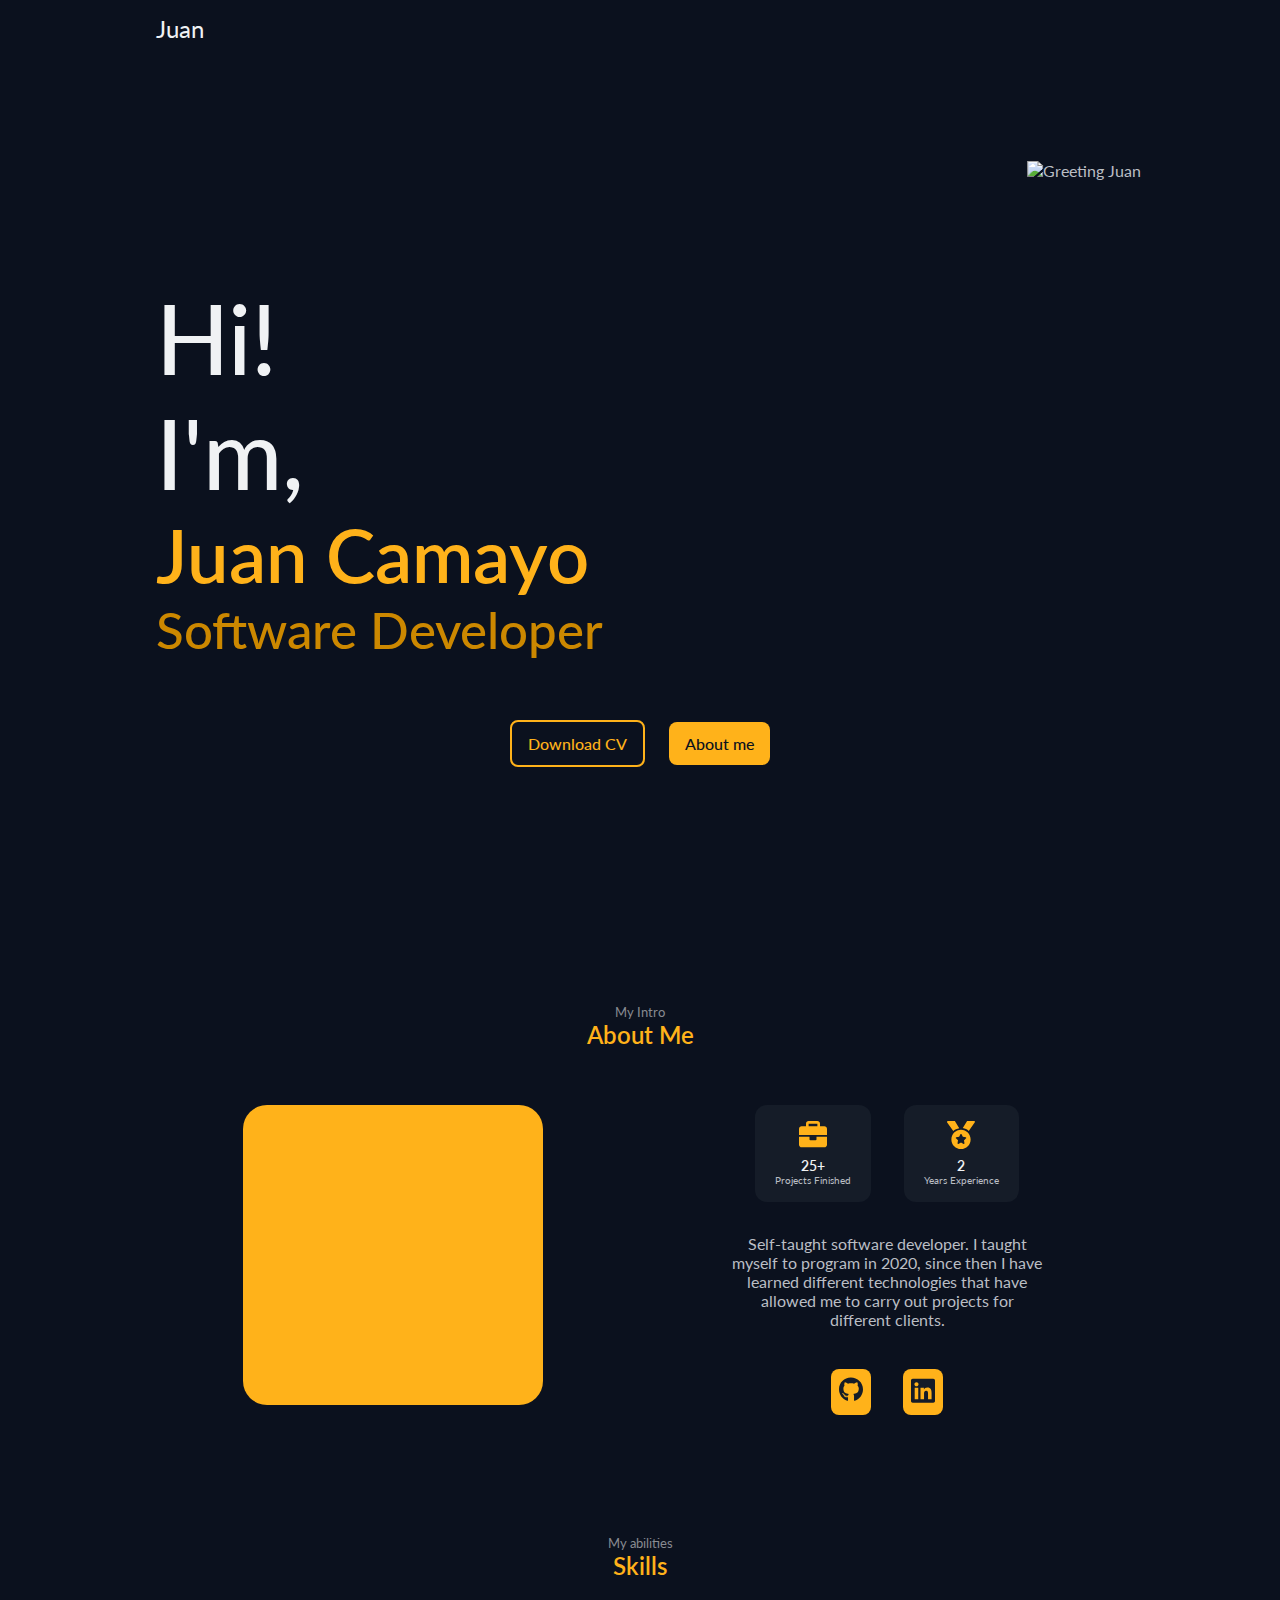
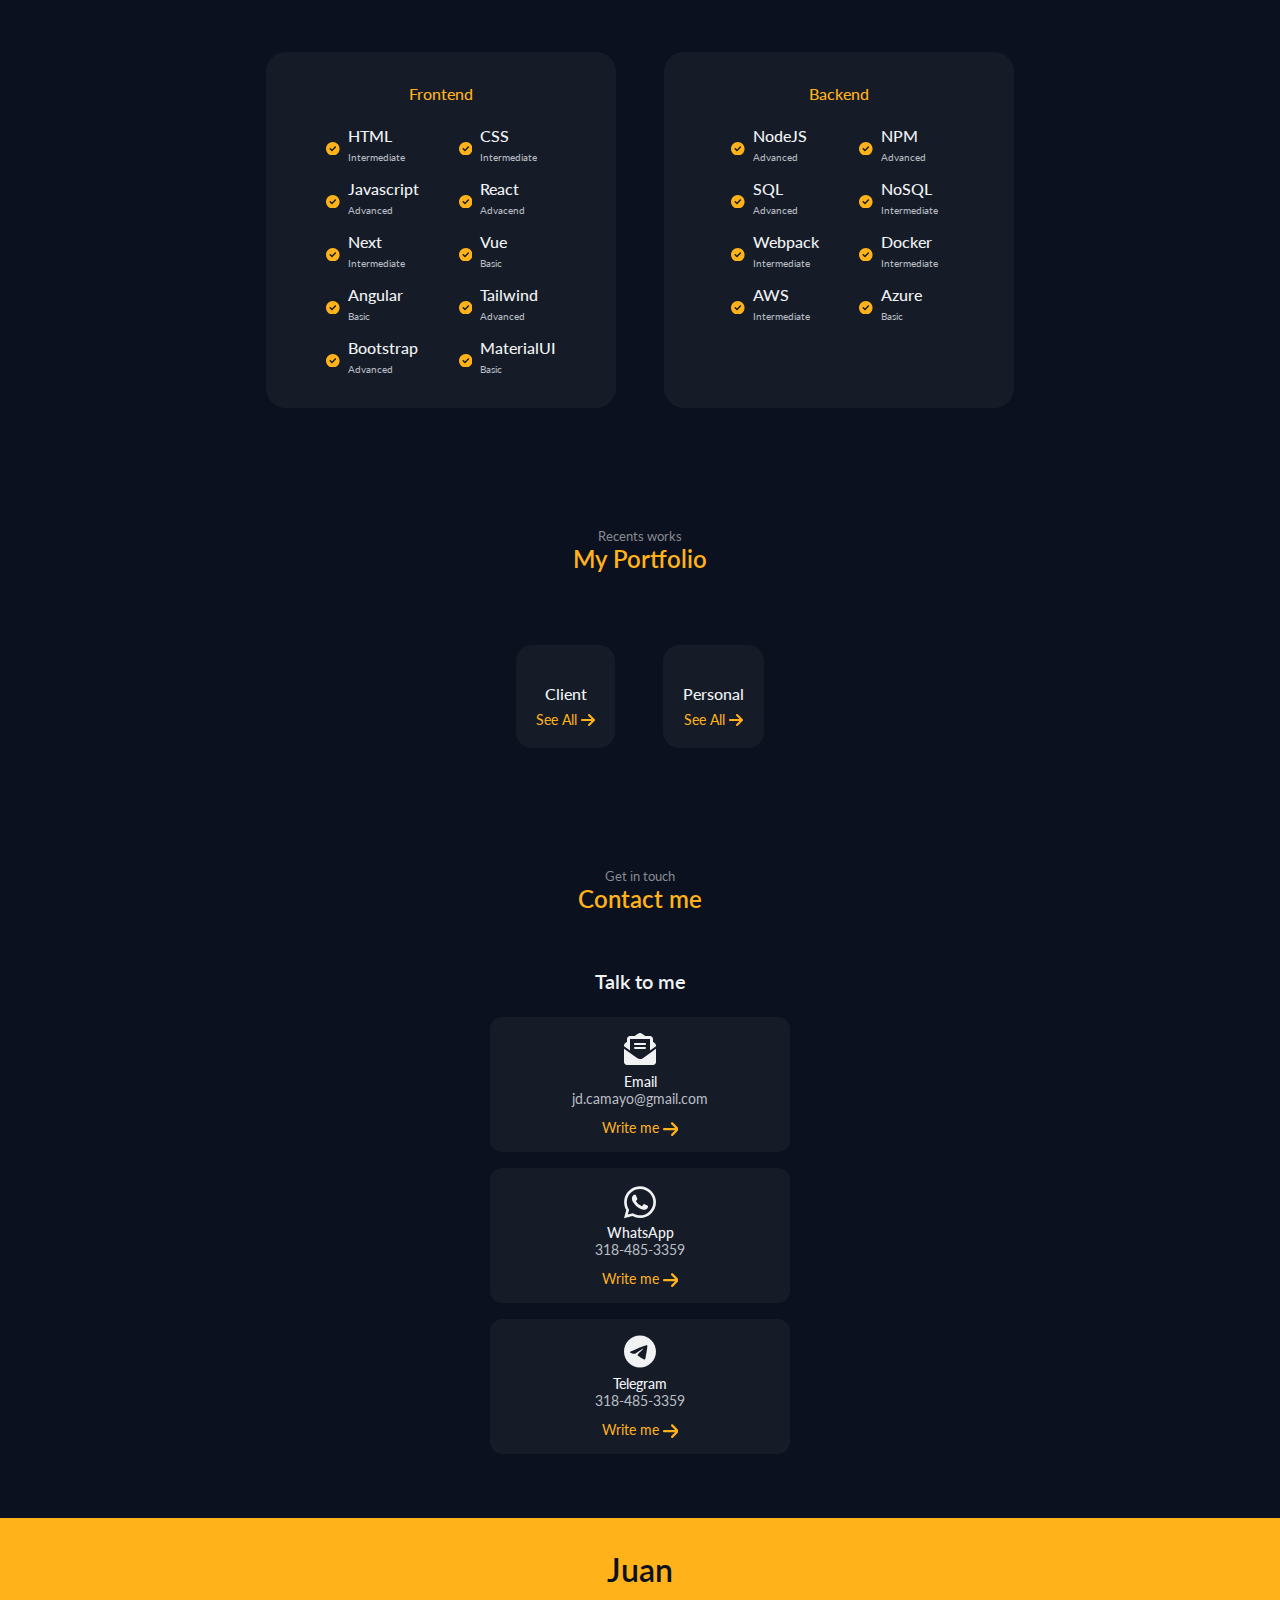
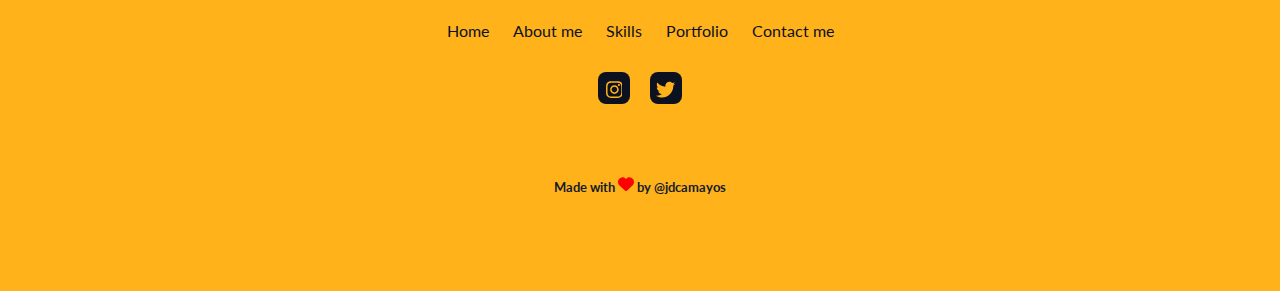
==== commit 29f643a2: "Added projects pages and fixed errors" ====
--- a/index.html
+++ b/index.html
@@ -1 +1 @@
-<!DOCTYPE html><html><head><meta name="viewport" content="width=device-width"/><meta charSet="utf-8"/><title>Juan Camayo - Software Developer</title><meta name="description" content="Juan Camayo - Software Developer"/><link rel="icon" href="/favicon.ico"/><meta name="next-head-count" content="5"/><link rel="preload" href="/_next/static/css/2cb9c8113e2cb756.css" as="style"/><link rel="stylesheet" href="/_next/static/css/2cb9c8113e2cb756.css" data-n-g=""/><noscript data-n-css=""></noscript><script defer="" nomodule="" src="/_next/static/chunks/polyfills-5cd94c89d3acac5f.js"></script><script src="/_next/static/chunks/webpack-69bfa6990bb9e155.js" defer=""></script><script src="/_next/static/chunks/framework-fc97f3f1282ce3ed.js" defer=""></script><script src="/_next/static/chunks/main-f4ae3437c92c1efc.js" defer=""></script><script src="/_next/static/chunks/pages/_app-5baf025997b46ad7.js" defer=""></script><script src="/_next/static/chunks/cb1608f2-58b0016ecfa17e24.js" defer=""></script><script src="/_next/static/chunks/a9a7754c-66bb910def590862.js" defer=""></script><script src="/_next/static/chunks/1-5a408a92998f8a30.js" defer=""></script><script src="/_next/static/chunks/pages/index-2c518fd4ad269443.js" defer=""></script><script src="/_next/static/InM13xTyoHS9UqU7TBmXr/_buildManifest.js" defer=""></script><script src="/_next/static/InM13xTyoHS9UqU7TBmXr/_ssgManifest.js" defer=""></script><script src="/_next/static/InM13xTyoHS9UqU7TBmXr/_middlewareManifest.js" defer=""></script></head><body><div id="__next"><header class="header"><div class="container header__container"><p class="header__brand">Juan</p><div class="header__buttons"></div></div></header><main class="main home__main"><section class="home section section__home" id="home"><div class="home__container container grid"><div class="home__blob"><img src="https://res.cloudinary.com/jdcamayos/image/upload/c_scale,w_600/v1650332875/jdcamayos-com/GreetingImage_vlhcb9.png" alt="Greeting Juan"/></div><div class="home__data"><span class="home__greeting">Hi!</span><span class="home__greeting">I&#x27;m,</span><h1 class="home__name">Juan Camayo</h1><h3 class="home__education">Software Developer</h3></div><div class="home__buttons"><a href="#" class="button button--ghost">Download CV</a><a href="#about" class="button">About me</a></div></div></section><section class="about section" id="about"><span class="section__subtitle">My Intro</span><h2 class="section__title">About Me</h2><div class="about__container container grid"><div class="about__image"><img src="https://res.cloudinary.com/jdcamayos/image/upload/c_scale,w_500/v1650332904/jdcamayos-com/AboutImage_n1ohep.png" alt="About Juan"/></div><div class="about__data"><div class="about__info"><div class="about__box"><span class="about__icon"><svg aria-hidden="true" focusable="false" data-prefix="fas" data-icon="briefcase" class="svg-inline--fa fa-briefcase " role="img" xmlns="http://www.w3.org/2000/svg" viewBox="0 0 512 512"><path fill="currentColor" d="M320 336c0 8.844-7.156 16-16 16h-96C199.2 352 192 344.8 192 336V288H0v144C0 457.6 22.41 480 48 480h416c25.59 0 48-22.41 48-48V288h-192V336zM464 96H384V48C384 22.41 361.6 0 336 0h-160C150.4 0 128 22.41 128 48V96H48C22.41 96 0 118.4 0 144V256h512V144C512 118.4 489.6 96 464 96zM336 96h-160V48h160V96z"></path></svg></span><h3 class="about__title">25+</h3><span class="about__subtitle">Projects Finished</span></div><div class="about__box"><span class="about__icon"><svg aria-hidden="true" focusable="false" data-prefix="fas" data-icon="medal" class="svg-inline--fa fa-medal " role="img" xmlns="http://www.w3.org/2000/svg" viewBox="0 0 512 512"><path fill="currentColor" d="M223.7 130.8L149.1 7.77C147.1 2.949 141.9 0 136.3 0H16.03c-12.95 0-20.53 14.58-13.1 25.18l111.3 158.9C143.9 156.4 181.7 137.3 223.7 130.8zM256 160c-97.25 0-176 78.75-176 176S158.8 512 256 512s176-78.75 176-176S353.3 160 256 160zM348.5 317.3l-37.88 37l8.875 52.25c1.625 9.25-8.25 16.5-16.63 12l-46.88-24.62L209.1 418.5c-8.375 4.5-18.25-2.75-16.63-12l8.875-52.25l-37.88-37C156.6 310.6 160.5 299 169.9 297.6l52.38-7.625L245.7 242.5c2-4.25 6.125-6.375 10.25-6.375S264.2 238.3 266.2 242.5l23.5 47.5l52.38 7.625C351.6 299 355.4 310.6 348.5 317.3zM495.1 0H375.7c-5.621 0-10.83 2.949-13.72 7.77l-73.76 122.1c42 6.5 79.88 25.62 109.5 53.38l111.3-158.9C516.5 14.58 508.9 0 495.1 0z"></path></svg></span><h3 class="about__title">2</h3><span class="about__subtitle">Years Experience</span></div></div><div class="about__description">Self-taught software developer. I taught myself to program in 2020, since then I have learned different technologies that have allowed me to carry out projects for different clients.</div><div class="about__social"><a href="https://github.com/jdcamayos" target="_blank" rel="noreferrer" class="about__social-icon"><svg aria-hidden="true" focusable="false" data-prefix="fab" data-icon="github" class="svg-inline--fa fa-github " role="img" xmlns="http://www.w3.org/2000/svg" viewBox="0 0 496 512"><path fill="currentColor" d="M165.9 397.4c0 2-2.3 3.6-5.2 3.6-3.3 .3-5.6-1.3-5.6-3.6 0-2 2.3-3.6 5.2-3.6 3-.3 5.6 1.3 5.6 3.6zm-31.1-4.5c-.7 2 1.3 4.3 4.3 4.9 2.6 1 5.6 0 6.2-2s-1.3-4.3-4.3-5.2c-2.6-.7-5.5 .3-6.2 2.3zm44.2-1.7c-2.9 .7-4.9 2.6-4.6 4.9 .3 2 2.9 3.3 5.9 2.6 2.9-.7 4.9-2.6 4.6-4.6-.3-1.9-3-3.2-5.9-2.9zM244.8 8C106.1 8 0 113.3 0 252c0 110.9 69.8 205.8 169.5 239.2 12.8 2.3 17.3-5.6 17.3-12.1 0-6.2-.3-40.4-.3-61.4 0 0-70 15-84.7-29.8 0 0-11.4-29.1-27.8-36.6 0 0-22.9-15.7 1.6-15.4 0 0 24.9 2 38.6 25.8 21.9 38.6 58.6 27.5 72.9 20.9 2.3-16 8.8-27.1 16-33.7-55.9-6.2-112.3-14.3-112.3-110.5 0-27.5 7.6-41.3 23.6-58.9-2.6-6.5-11.1-33.3 2.6-67.9 20.9-6.5 69 27 69 27 20-5.6 41.5-8.5 62.8-8.5s42.8 2.9 62.8 8.5c0 0 48.1-33.6 69-27 13.7 34.7 5.2 61.4 2.6 67.9 16 17.7 25.8 31.5 25.8 58.9 0 96.5-58.9 104.2-114.8 110.5 9.2 7.9 17 22.9 17 46.4 0 33.7-.3 75.4-.3 83.6 0 6.5 4.6 14.4 17.3 12.1C428.2 457.8 496 362.9 496 252 496 113.3 383.5 8 244.8 8zM97.2 352.9c-1.3 1-1 3.3 .7 5.2 1.6 1.6 3.9 2.3 5.2 1 1.3-1 1-3.3-.7-5.2-1.6-1.6-3.9-2.3-5.2-1zm-10.8-8.1c-.7 1.3 .3 2.9 2.3 3.9 1.6 1 3.6 .7 4.3-.7 .7-1.3-.3-2.9-2.3-3.9-2-.6-3.6-.3-4.3 .7zm32.4 35.6c-1.6 1.3-1 4.3 1.3 6.2 2.3 2.3 5.2 2.6 6.5 1 1.3-1.3 .7-4.3-1.3-6.2-2.2-2.3-5.2-2.6-6.5-1zm-11.4-14.7c-1.6 1-1.6 3.6 0 5.9 1.6 2.3 4.3 3.3 5.6 2.3 1.6-1.3 1.6-3.9 0-6.2-1.4-2.3-4-3.3-5.6-2z"></path></svg></a><a href="https://www.linkedin.com/in/jdcamayos/" target="_blank" rel="noreferrer" class="about__social-icon"><svg aria-hidden="true" focusable="false" data-prefix="fab" data-icon="linkedin" class="svg-inline--fa fa-linkedin " role="img" xmlns="http://www.w3.org/2000/svg" viewBox="0 0 448 512"><path fill="currentColor" d="M416 32H31.9C14.3 32 0 46.5 0 64.3v383.4C0 465.5 14.3 480 31.9 480H416c17.6 0 32-14.5 32-32.3V64.3c0-17.8-14.4-32.3-32-32.3zM135.4 416H69V202.2h66.5V416zm-33.2-243c-21.3 0-38.5-17.3-38.5-38.5S80.9 96 102.2 96c21.2 0 38.5 17.3 38.5 38.5 0 21.3-17.2 38.5-38.5 38.5zm282.1 243h-66.4V312c0-24.8-.5-56.7-34.5-56.7-34.6 0-39.9 27-39.9 54.9V416h-66.4V202.2h63.7v29.2h.9c8.9-16.8 30.6-34.5 62.9-34.5 67.2 0 79.7 44.3 79.7 101.9V416z"></path></svg></a></div></div></div></section><section class="skills section section__skills" id="skills"><span class="section__subtitle">My abilities</span><h2 class="section__title">Skills</h2><div class="skills__container container grid"><div class="skills__content"><h3 class="skills__title">Frontend</h3><div class="skills__box"><div class="skills__group"><div class="skills__data"><span class="skill__icon"><svg aria-hidden="true" focusable="false" data-prefix="fas" data-icon="circle-check" class="svg-inline--fa fa-circle-check " role="img" xmlns="http://www.w3.org/2000/svg" viewBox="0 0 512 512"><path fill="currentColor" d="M0 256C0 114.6 114.6 0 256 0C397.4 0 512 114.6 512 256C512 397.4 397.4 512 256 512C114.6 512 0 397.4 0 256zM371.8 211.8C382.7 200.9 382.7 183.1 371.8 172.2C360.9 161.3 343.1 161.3 332.2 172.2L224 280.4L179.8 236.2C168.9 225.3 151.1 225.3 140.2 236.2C129.3 247.1 129.3 264.9 140.2 275.8L204.2 339.8C215.1 350.7 232.9 350.7 243.8 339.8L371.8 211.8z"></path></svg></span><div><h3 class="skills__name">HTML</h3><span class="skills__level">Intermediate</span></div></div><div class="skills__data"><span class="skill__icon"><svg aria-hidden="true" focusable="false" data-prefix="fas" data-icon="circle-check" class="svg-inline--fa fa-circle-check " role="img" xmlns="http://www.w3.org/2000/svg" viewBox="0 0 512 512"><path fill="currentColor" d="M0 256C0 114.6 114.6 0 256 0C397.4 0 512 114.6 512 256C512 397.4 397.4 512 256 512C114.6 512 0 397.4 0 256zM371.8 211.8C382.7 200.9 382.7 183.1 371.8 172.2C360.9 161.3 343.1 161.3 332.2 172.2L224 280.4L179.8 236.2C168.9 225.3 151.1 225.3 140.2 236.2C129.3 247.1 129.3 264.9 140.2 275.8L204.2 339.8C215.1 350.7 232.9 350.7 243.8 339.8L371.8 211.8z"></path></svg></span><div><h3 class="skills__name">CSS</h3><span class="skills__level">Intermediate</span></div></div><div class="skills__data"><span class="skill__icon"><svg aria-hidden="true" focusable="false" data-prefix="fas" data-icon="circle-check" class="svg-inline--fa fa-circle-check " role="img" xmlns="http://www.w3.org/2000/svg" viewBox="0 0 512 512"><path fill="currentColor" d="M0 256C0 114.6 114.6 0 256 0C397.4 0 512 114.6 512 256C512 397.4 397.4 512 256 512C114.6 512 0 397.4 0 256zM371.8 211.8C382.7 200.9 382.7 183.1 371.8 172.2C360.9 161.3 343.1 161.3 332.2 172.2L224 280.4L179.8 236.2C168.9 225.3 151.1 225.3 140.2 236.2C129.3 247.1 129.3 264.9 140.2 275.8L204.2 339.8C215.1 350.7 232.9 350.7 243.8 339.8L371.8 211.8z"></path></svg></span><div><h3 class="skills__name">Javascript</h3><span class="skills__level">Advanced</span></div></div><div class="skills__data"><span class="skill__icon"><svg aria-hidden="true" focusable="false" data-prefix="fas" data-icon="circle-check" class="svg-inline--fa fa-circle-check " role="img" xmlns="http://www.w3.org/2000/svg" viewBox="0 0 512 512"><path fill="currentColor" d="M0 256C0 114.6 114.6 0 256 0C397.4 0 512 114.6 512 256C512 397.4 397.4 512 256 512C114.6 512 0 397.4 0 256zM371.8 211.8C382.7 200.9 382.7 183.1 371.8 172.2C360.9 161.3 343.1 161.3 332.2 172.2L224 280.4L179.8 236.2C168.9 225.3 151.1 225.3 140.2 236.2C129.3 247.1 129.3 264.9 140.2 275.8L204.2 339.8C215.1 350.7 232.9 350.7 243.8 339.8L371.8 211.8z"></path></svg></span><div><h3 class="skills__name">React</h3><span class="skills__level">Advacend</span></div></div><div class="skills__data"><span class="skill__icon"><svg aria-hidden="true" focusable="false" data-prefix="fas" data-icon="circle-check" class="svg-inline--fa fa-circle-check " role="img" xmlns="http://www.w3.org/2000/svg" viewBox="0 0 512 512"><path fill="currentColor" d="M0 256C0 114.6 114.6 0 256 0C397.4 0 512 114.6 512 256C512 397.4 397.4 512 256 512C114.6 512 0 397.4 0 256zM371.8 211.8C382.7 200.9 382.7 183.1 371.8 172.2C360.9 161.3 343.1 161.3 332.2 172.2L224 280.4L179.8 236.2C168.9 225.3 151.1 225.3 140.2 236.2C129.3 247.1 129.3 264.9 140.2 275.8L204.2 339.8C215.1 350.7 232.9 350.7 243.8 339.8L371.8 211.8z"></path></svg></span><div><h3 class="skills__name">Next</h3><span class="skills__level">Intermediate</span></div></div><div class="skills__data"><span class="skill__icon"><svg aria-hidden="true" focusable="false" data-prefix="fas" data-icon="circle-check" class="svg-inline--fa fa-circle-check " role="img" xmlns="http://www.w3.org/2000/svg" viewBox="0 0 512 512"><path fill="currentColor" d="M0 256C0 114.6 114.6 0 256 0C397.4 0 512 114.6 512 256C512 397.4 397.4 512 256 512C114.6 512 0 397.4 0 256zM371.8 211.8C382.7 200.9 382.7 183.1 371.8 172.2C360.9 161.3 343.1 161.3 332.2 172.2L224 280.4L179.8 236.2C168.9 225.3 151.1 225.3 140.2 236.2C129.3 247.1 129.3 264.9 140.2 275.8L204.2 339.8C215.1 350.7 232.9 350.7 243.8 339.8L371.8 211.8z"></path></svg></span><div><h3 class="skills__name">Vue</h3><span class="skills__level">Basic</span></div></div><div class="skills__data"><span class="skill__icon"><svg aria-hidden="true" focusable="false" data-prefix="fas" data-icon="circle-check" class="svg-inline--fa fa-circle-check " role="img" xmlns="http://www.w3.org/2000/svg" viewBox="0 0 512 512"><path fill="currentColor" d="M0 256C0 114.6 114.6 0 256 0C397.4 0 512 114.6 512 256C512 397.4 397.4 512 256 512C114.6 512 0 397.4 0 256zM371.8 211.8C382.7 200.9 382.7 183.1 371.8 172.2C360.9 161.3 343.1 161.3 332.2 172.2L224 280.4L179.8 236.2C168.9 225.3 151.1 225.3 140.2 236.2C129.3 247.1 129.3 264.9 140.2 275.8L204.2 339.8C215.1 350.7 232.9 350.7 243.8 339.8L371.8 211.8z"></path></svg></span><div><h3 class="skills__name">Angular</h3><span class="skills__level">Basic</span></div></div><div class="skills__data"><span class="skill__icon"><svg aria-hidden="true" focusable="false" data-prefix="fas" data-icon="circle-check" class="svg-inline--fa fa-circle-check " role="img" xmlns="http://www.w3.org/2000/svg" viewBox="0 0 512 512"><path fill="currentColor" d="M0 256C0 114.6 114.6 0 256 0C397.4 0 512 114.6 512 256C512 397.4 397.4 512 256 512C114.6 512 0 397.4 0 256zM371.8 211.8C382.7 200.9 382.7 183.1 371.8 172.2C360.9 161.3 343.1 161.3 332.2 172.2L224 280.4L179.8 236.2C168.9 225.3 151.1 225.3 140.2 236.2C129.3 247.1 129.3 264.9 140.2 275.8L204.2 339.8C215.1 350.7 232.9 350.7 243.8 339.8L371.8 211.8z"></path></svg></span><div><h3 class="skills__name">Tailwind</h3><span class="skills__level">Advanced</span></div></div><div class="skills__data"><span class="skill__icon"><svg aria-hidden="true" focusable="false" data-prefix="fas" data-icon="circle-check" class="svg-inline--fa fa-circle-check " role="img" xmlns="http://www.w3.org/2000/svg" viewBox="0 0 512 512"><path fill="currentColor" d="M0 256C0 114.6 114.6 0 256 0C397.4 0 512 114.6 512 256C512 397.4 397.4 512 256 512C114.6 512 0 397.4 0 256zM371.8 211.8C382.7 200.9 382.7 183.1 371.8 172.2C360.9 161.3 343.1 161.3 332.2 172.2L224 280.4L179.8 236.2C168.9 225.3 151.1 225.3 140.2 236.2C129.3 247.1 129.3 264.9 140.2 275.8L204.2 339.8C215.1 350.7 232.9 350.7 243.8 339.8L371.8 211.8z"></path></svg></span><div><h3 class="skills__name">Bootstrap</h3><span class="skills__level">Advanced</span></div></div><div class="skills__data"><span class="skill__icon"><svg aria-hidden="true" focusable="false" data-prefix="fas" data-icon="circle-check" class="svg-inline--fa fa-circle-check " role="img" xmlns="http://www.w3.org/2000/svg" viewBox="0 0 512 512"><path fill="currentColor" d="M0 256C0 114.6 114.6 0 256 0C397.4 0 512 114.6 512 256C512 397.4 397.4 512 256 512C114.6 512 0 397.4 0 256zM371.8 211.8C382.7 200.9 382.7 183.1 371.8 172.2C360.9 161.3 343.1 161.3 332.2 172.2L224 280.4L179.8 236.2C168.9 225.3 151.1 225.3 140.2 236.2C129.3 247.1 129.3 264.9 140.2 275.8L204.2 339.8C215.1 350.7 232.9 350.7 243.8 339.8L371.8 211.8z"></path></svg></span><div><h3 class="skills__name">MaterialUI</h3><span class="skills__level">Basic</span></div></div></div></div></div><div class="skills__content"><h3 class="skills__title">Backend</h3><div class="skills__box"><div class="skills__group"><div class="skills__data"><span class="skill__icon"><svg aria-hidden="true" focusable="false" data-prefix="fas" data-icon="circle-check" class="svg-inline--fa fa-circle-check " role="img" xmlns="http://www.w3.org/2000/svg" viewBox="0 0 512 512"><path fill="currentColor" d="M0 256C0 114.6 114.6 0 256 0C397.4 0 512 114.6 512 256C512 397.4 397.4 512 256 512C114.6 512 0 397.4 0 256zM371.8 211.8C382.7 200.9 382.7 183.1 371.8 172.2C360.9 161.3 343.1 161.3 332.2 172.2L224 280.4L179.8 236.2C168.9 225.3 151.1 225.3 140.2 236.2C129.3 247.1 129.3 264.9 140.2 275.8L204.2 339.8C215.1 350.7 232.9 350.7 243.8 339.8L371.8 211.8z"></path></svg></span><div><h3 class="skills__name">NodeJS</h3><span class="skills__level">Advanced</span></div></div><div class="skills__data"><span class="skill__icon"><svg aria-hidden="true" focusable="false" data-prefix="fas" data-icon="circle-check" class="svg-inline--fa fa-circle-check " role="img" xmlns="http://www.w3.org/2000/svg" viewBox="0 0 512 512"><path fill="currentColor" d="M0 256C0 114.6 114.6 0 256 0C397.4 0 512 114.6 512 256C512 397.4 397.4 512 256 512C114.6 512 0 397.4 0 256zM371.8 211.8C382.7 200.9 382.7 183.1 371.8 172.2C360.9 161.3 343.1 161.3 332.2 172.2L224 280.4L179.8 236.2C168.9 225.3 151.1 225.3 140.2 236.2C129.3 247.1 129.3 264.9 140.2 275.8L204.2 339.8C215.1 350.7 232.9 350.7 243.8 339.8L371.8 211.8z"></path></svg></span><div><h3 class="skills__name">ExpressJS</h3><span class="skills__level">Advanced</span></div></div><div class="skills__data"><span class="skill__icon"><svg aria-hidden="true" focusable="false" data-prefix="fas" data-icon="circle-check" class="svg-inline--fa fa-circle-check " role="img" xmlns="http://www.w3.org/2000/svg" viewBox="0 0 512 512"><path fill="currentColor" d="M0 256C0 114.6 114.6 0 256 0C397.4 0 512 114.6 512 256C512 397.4 397.4 512 256 512C114.6 512 0 397.4 0 256zM371.8 211.8C382.7 200.9 382.7 183.1 371.8 172.2C360.9 161.3 343.1 161.3 332.2 172.2L224 280.4L179.8 236.2C168.9 225.3 151.1 225.3 140.2 236.2C129.3 247.1 129.3 264.9 140.2 275.8L204.2 339.8C215.1 350.7 232.9 350.7 243.8 339.8L371.8 211.8z"></path></svg></span><div><h3 class="skills__name">SQL</h3><span class="skills__level">Advanced</span></div></div><div class="skills__data"><span class="skill__icon"><svg aria-hidden="true" focusable="false" data-prefix="fas" data-icon="circle-check" class="svg-inline--fa fa-circle-check " role="img" xmlns="http://www.w3.org/2000/svg" viewBox="0 0 512 512"><path fill="currentColor" d="M0 256C0 114.6 114.6 0 256 0C397.4 0 512 114.6 512 256C512 397.4 397.4 512 256 512C114.6 512 0 397.4 0 256zM371.8 211.8C382.7 200.9 382.7 183.1 371.8 172.2C360.9 161.3 343.1 161.3 332.2 172.2L224 280.4L179.8 236.2C168.9 225.3 151.1 225.3 140.2 236.2C129.3 247.1 129.3 264.9 140.2 275.8L204.2 339.8C215.1 350.7 232.9 350.7 243.8 339.8L371.8 211.8z"></path></svg></span><div><h3 class="skills__name">NoSQL</h3><span class="skills__level">Intermediate</span></div></div><div class="skills__data"><span class="skill__icon"><svg aria-hidden="true" focusable="false" data-prefix="fas" data-icon="circle-check" class="svg-inline--fa fa-circle-check " role="img" xmlns="http://www.w3.org/2000/svg" viewBox="0 0 512 512"><path fill="currentColor" d="M0 256C0 114.6 114.6 0 256 0C397.4 0 512 114.6 512 256C512 397.4 397.4 512 256 512C114.6 512 0 397.4 0 256zM371.8 211.8C382.7 200.9 382.7 183.1 371.8 172.2C360.9 161.3 343.1 161.3 332.2 172.2L224 280.4L179.8 236.2C168.9 225.3 151.1 225.3 140.2 236.2C129.3 247.1 129.3 264.9 140.2 275.8L204.2 339.8C215.1 350.7 232.9 350.7 243.8 339.8L371.8 211.8z"></path></svg></span><div><h3 class="skills__name">Webpack</h3><span class="skills__level">Intermediate</span></div></div><div class="skills__data"><span class="skill__icon"><svg aria-hidden="true" focusable="false" data-prefix="fas" data-icon="circle-check" class="svg-inline--fa fa-circle-check " role="img" xmlns="http://www.w3.org/2000/svg" viewBox="0 0 512 512"><path fill="currentColor" d="M0 256C0 114.6 114.6 0 256 0C397.4 0 512 114.6 512 256C512 397.4 397.4 512 256 512C114.6 512 0 397.4 0 256zM371.8 211.8C382.7 200.9 382.7 183.1 371.8 172.2C360.9 161.3 343.1 161.3 332.2 172.2L224 280.4L179.8 236.2C168.9 225.3 151.1 225.3 140.2 236.2C129.3 247.1 129.3 264.9 140.2 275.8L204.2 339.8C215.1 350.7 232.9 350.7 243.8 339.8L371.8 211.8z"></path></svg></span><div><h3 class="skills__name">Docker</h3><span class="skills__level">Intermediate</span></div></div></div></div></div></div></section><section class="work section" id="work"><span class="section__subtitle">Recents works</span><h2 class="section__title">My Portfolio</h2><div class="work__container container grid"><div class="work__card"><div class="carousel"><div class="carousel__slide"><img src="https://res.cloudinary.com/jdcamayos/image/upload/c_scale,w_400/v1650315521/jdcamayos-com/billing-app/Home_t0tgki.png" alt="" class="work__img"/></div></div><h3 class="work__title">Client</h3><a href="#" class="work__button">See All<!-- --><svg aria-hidden="true" focusable="false" data-prefix="fas" data-icon="arrow-right" class="svg-inline--fa fa-arrow-right work__icon" role="img" xmlns="http://www.w3.org/2000/svg" viewBox="0 0 448 512"><path fill="currentColor" d="M438.6 278.6l-160 160C272.4 444.9 264.2 448 256 448s-16.38-3.125-22.62-9.375c-12.5-12.5-12.5-32.75 0-45.25L338.8 288H32C14.33 288 .0016 273.7 .0016 256S14.33 224 32 224h306.8l-105.4-105.4c-12.5-12.5-12.5-32.75 0-45.25s32.75-12.5 45.25 0l160 160C451.1 245.9 451.1 266.1 438.6 278.6z"></path></svg></a></div><div class="work__card"><div class="carousel"><div class="carousel__slide"><img src="https://res.cloudinary.com/jdcamayos/image/upload/c_scale,w_400/v1650322597/jdcamayos-com/projects/personal/coin-market-react/Screenshot_2022-04-18_175513_usuf5k.png" alt="" class="work__img"/></div></div><h3 class="work__title">Personal</h3><a href="#" class="work__button">See All<!-- --><svg aria-hidden="true" focusable="false" data-prefix="fas" data-icon="arrow-right" class="svg-inline--fa fa-arrow-right work__icon" role="img" xmlns="http://www.w3.org/2000/svg" viewBox="0 0 448 512"><path fill="currentColor" d="M438.6 278.6l-160 160C272.4 444.9 264.2 448 256 448s-16.38-3.125-22.62-9.375c-12.5-12.5-12.5-32.75 0-45.25L338.8 288H32C14.33 288 .0016 273.7 .0016 256S14.33 224 32 224h306.8l-105.4-105.4c-12.5-12.5-12.5-32.75 0-45.25s32.75-12.5 45.25 0l160 160C451.1 245.9 451.1 266.1 438.6 278.6z"></path></svg></a></div></div></section><section class="contact section" id="contact"><span class="section__subtitle">Get in touch</span><h2 class="section__title">Contact me</h2><div class="contact__container container grid"><div class="contact__content"><h3 class="contact__title">Talk to me</h3><div class="contact__info"><div class="contact__card"><span class="contact__card-icon"><svg aria-hidden="true" focusable="false" data-prefix="fas" data-icon="envelope-open-text" class="svg-inline--fa fa-envelope-open-text " role="img" xmlns="http://www.w3.org/2000/svg" viewBox="0 0 512 512"><path fill="currentColor" d="M256 417.1c-16.38 0-32.88-4.1-46.88-15.12L0 250.9v213.1C0 490.5 21.5 512 48 512h416c26.5 0 48-21.5 48-47.1V250.9l-209.1 151.1C288.9 412 272.4 417.1 256 417.1zM493.6 163C484.8 156 476.4 149.5 464 140.1v-44.12c0-26.5-21.5-48-48-48l-77.5 .0016c-3.125-2.25-5.875-4.25-9.125-6.5C312.6 29.13 279.3-.3732 256 .0018C232.8-.3732 199.4 29.13 182.6 41.5c-3.25 2.25-6 4.25-9.125 6.5L96 48c-26.5 0-48 21.5-48 48v44.12C35.63 149.5 27.25 156 18.38 163C6.75 172 0 186 0 200.8v10.62l96 69.37V96h320v184.7l96-69.37V200.8C512 186 505.3 172 493.6 163zM176 255.1h160c8.836 0 16-7.164 16-15.1c0-8.838-7.164-16-16-16h-160c-8.836 0-16 7.162-16 16C160 248.8 167.2 255.1 176 255.1zM176 191.1h160c8.836 0 16-7.164 16-16c0-8.838-7.164-15.1-16-15.1h-160c-8.836 0-16 7.162-16 15.1C160 184.8 167.2 191.1 176 191.1z"></path></svg></span><h3 class="contact__card-title">Email</h3><span class="contact__card-data">jd.camayo@gmail.com</span><a href="mailto:examplemail@correo.com" target="_blank" rel="noreferrer" class="contact__button">Write me<!-- --> <!-- --><span class="contact__button-icon"><svg aria-hidden="true" focusable="false" data-prefix="fas" data-icon="arrow-right" class="svg-inline--fa fa-arrow-right " role="img" xmlns="http://www.w3.org/2000/svg" viewBox="0 0 448 512"><path fill="currentColor" d="M438.6 278.6l-160 160C272.4 444.9 264.2 448 256 448s-16.38-3.125-22.62-9.375c-12.5-12.5-12.5-32.75 0-45.25L338.8 288H32C14.33 288 .0016 273.7 .0016 256S14.33 224 32 224h306.8l-105.4-105.4c-12.5-12.5-12.5-32.75 0-45.25s32.75-12.5 45.25 0l160 160C451.1 245.9 451.1 266.1 438.6 278.6z"></path></svg></span></a></div><div class="contact__card"><span class="contact__card-icon"><svg aria-hidden="true" focusable="false" data-prefix="fab" data-icon="whatsapp" class="svg-inline--fa fa-whatsapp " role="img" xmlns="http://www.w3.org/2000/svg" viewBox="0 0 448 512"><path fill="currentColor" d="M380.9 97.1C339 55.1 283.2 32 223.9 32c-122.4 0-222 99.6-222 222 0 39.1 10.2 77.3 29.6 111L0 480l117.7-30.9c32.4 17.7 68.9 27 106.1 27h.1c122.3 0 224.1-99.6 224.1-222 0-59.3-25.2-115-67.1-157zm-157 341.6c-33.2 0-65.7-8.9-94-25.7l-6.7-4-69.8 18.3L72 359.2l-4.4-7c-18.5-29.4-28.2-63.3-28.2-98.2 0-101.7 82.8-184.5 184.6-184.5 49.3 0 95.6 19.2 130.4 54.1 34.8 34.9 56.2 81.2 56.1 130.5 0 101.8-84.9 184.6-186.6 184.6zm101.2-138.2c-5.5-2.8-32.8-16.2-37.9-18-5.1-1.9-8.8-2.8-12.5 2.8-3.7 5.6-14.3 18-17.6 21.8-3.2 3.7-6.5 4.2-12 1.4-32.6-16.3-54-29.1-75.5-66-5.7-9.8 5.7-9.1 16.3-30.3 1.8-3.7 .9-6.9-.5-9.7-1.4-2.8-12.5-30.1-17.1-41.2-4.5-10.8-9.1-9.3-12.5-9.5-3.2-.2-6.9-.2-10.6-.2-3.7 0-9.7 1.4-14.8 6.9-5.1 5.6-19.4 19-19.4 46.3 0 27.3 19.9 53.7 22.6 57.4 2.8 3.7 39.1 59.7 94.8 83.8 35.2 15.2 49 16.5 66.6 13.9 10.7-1.6 32.8-13.4 37.4-26.4 4.6-13 4.6-24.1 3.2-26.4-1.3-2.5-5-3.9-10.5-6.6z"></path></svg></span><h3 class="contact__card-title">WhatsApp</h3><span class="contact__card-data">318-485-3359</span><a href="https://api.whatsapp.com/send?phone=573184853359&amp;text=Hey, I come from jdcamayos.com!" target="_blank" rel="noreferrer" class="contact__button">Write me<!-- --> <!-- --><span class="contact__button-icon"><svg aria-hidden="true" focusable="false" data-prefix="fas" data-icon="arrow-right" class="svg-inline--fa fa-arrow-right " role="img" xmlns="http://www.w3.org/2000/svg" viewBox="0 0 448 512"><path fill="currentColor" d="M438.6 278.6l-160 160C272.4 444.9 264.2 448 256 448s-16.38-3.125-22.62-9.375c-12.5-12.5-12.5-32.75 0-45.25L338.8 288H32C14.33 288 .0016 273.7 .0016 256S14.33 224 32 224h306.8l-105.4-105.4c-12.5-12.5-12.5-32.75 0-45.25s32.75-12.5 45.25 0l160 160C451.1 245.9 451.1 266.1 438.6 278.6z"></path></svg></span></a></div><div class="contact__card"><span class="contact__card-icon"><svg aria-hidden="true" focusable="false" data-prefix="fab" data-icon="telegram" class="svg-inline--fa fa-telegram " role="img" xmlns="http://www.w3.org/2000/svg" viewBox="0 0 496 512"><path fill="currentColor" d="M248 8C111 8 0 119 0 256S111 504 248 504 496 392.1 496 256 384.1 8 248 8zM362.1 176.7c-3.732 39.22-19.88 134.4-28.1 178.3-3.476 18.58-10.32 24.82-16.95 25.42-14.4 1.326-25.34-9.517-39.29-18.66-21.83-14.31-34.16-23.22-55.35-37.18-24.49-16.14-8.612-25 5.342-39.5 3.652-3.793 67.11-61.51 68.33-66.75 .153-.655 .3-3.1-1.154-4.384s-3.59-.849-5.135-.5q-3.283 .746-104.6 69.14-14.85 10.19-26.89 9.934c-8.855-.191-25.89-5.006-38.55-9.123-15.53-5.048-27.88-7.717-26.8-16.29q.84-6.7 18.45-13.7 108.4-47.25 144.6-62.3c68.87-28.65 83.18-33.62 92.51-33.79 2.052-.034 6.639 .474 9.61 2.885a10.45 10.45 0 0 1 3.53 6.716A43.76 43.76 0 0 1 362.1 176.7z"></path></svg></span><h3 class="contact__card-title">Telegram</h3><span class="contact__card-data">318-485-3359</span><a href="https://t.me/jdcamayos" target="_blank" rel="noreferrer" class="contact__button">Write me<!-- --> <!-- --><span class="contact__button-icon"><svg aria-hidden="true" focusable="false" data-prefix="fas" data-icon="arrow-right" class="svg-inline--fa fa-arrow-right " role="img" xmlns="http://www.w3.org/2000/svg" viewBox="0 0 448 512"><path fill="currentColor" d="M438.6 278.6l-160 160C272.4 444.9 264.2 448 256 448s-16.38-3.125-22.62-9.375c-12.5-12.5-12.5-32.75 0-45.25L338.8 288H32C14.33 288 .0016 273.7 .0016 256S14.33 224 32 224h306.8l-105.4-105.4c-12.5-12.5-12.5-32.75 0-45.25s32.75-12.5 45.25 0l160 160C451.1 245.9 451.1 266.1 438.6 278.6z"></path></svg></span></a></div></div></div></div></section></main><footer class="footer"><div class="footer__container container"><h1 class="footer__title">Juan</h1><ul class="footer__list"><li class="footer__link"><a href="#home">Home</a></li><li class="footer__link"><a href="#about">About me</a></li><li class="footer__link"><a href="#skills">Skills</a></li><li class="footer__link"><a href="#work">Portfolio</a></li><li class="footer__link"><a href="#contact">Contact me</a></li></ul><ul class="footer__social"><li class="footer__social-link"><a href="https://instagram.com/jdcamayos" rel="noreferrer" target="_blank"><svg aria-hidden="true" focusable="false" data-prefix="fab" data-icon="instagram" class="svg-inline--fa fa-instagram social__icon" role="img" xmlns="http://www.w3.org/2000/svg" viewBox="0 0 448 512"><path fill="currentColor" d="M224.1 141c-63.6 0-114.9 51.3-114.9 114.9s51.3 114.9 114.9 114.9S339 319.5 339 255.9 287.7 141 224.1 141zm0 189.6c-41.1 0-74.7-33.5-74.7-74.7s33.5-74.7 74.7-74.7 74.7 33.5 74.7 74.7-33.6 74.7-74.7 74.7zm146.4-194.3c0 14.9-12 26.8-26.8 26.8-14.9 0-26.8-12-26.8-26.8s12-26.8 26.8-26.8 26.8 12 26.8 26.8zm76.1 27.2c-1.7-35.9-9.9-67.7-36.2-93.9-26.2-26.2-58-34.4-93.9-36.2-37-2.1-147.9-2.1-184.9 0-35.8 1.7-67.6 9.9-93.9 36.1s-34.4 58-36.2 93.9c-2.1 37-2.1 147.9 0 184.9 1.7 35.9 9.9 67.7 36.2 93.9s58 34.4 93.9 36.2c37 2.1 147.9 2.1 184.9 0 35.9-1.7 67.7-9.9 93.9-36.2 26.2-26.2 34.4-58 36.2-93.9 2.1-37 2.1-147.8 0-184.8zM398.8 388c-7.8 19.6-22.9 34.7-42.6 42.6-29.5 11.7-99.5 9-132.1 9s-102.7 2.6-132.1-9c-19.6-7.8-34.7-22.9-42.6-42.6-11.7-29.5-9-99.5-9-132.1s-2.6-102.7 9-132.1c7.8-19.6 22.9-34.7 42.6-42.6 29.5-11.7 99.5-9 132.1-9s102.7-2.6 132.1 9c19.6 7.8 34.7 22.9 42.6 42.6 11.7 29.5 9 99.5 9 132.1s2.7 102.7-9 132.1z"></path></svg></a></li><li class="footer__social-link"><a href="https://twitter.com/jdcamayos" rel="noreferrer" target="_blank"><svg aria-hidden="true" focusable="false" data-prefix="fab" data-icon="twitter" class="svg-inline--fa fa-twitter social__icon" role="img" xmlns="http://www.w3.org/2000/svg" viewBox="0 0 512 512"><path fill="currentColor" d="M459.4 151.7c.325 4.548 .325 9.097 .325 13.65 0 138.7-105.6 298.6-298.6 298.6-59.45 0-114.7-17.22-161.1-47.11 8.447 .974 16.57 1.299 25.34 1.299 49.06 0 94.21-16.57 130.3-44.83-46.13-.975-84.79-31.19-98.11-72.77 6.498 .974 12.99 1.624 19.82 1.624 9.421 0 18.84-1.3 27.61-3.573-48.08-9.747-84.14-51.98-84.14-102.1v-1.299c13.97 7.797 30.21 12.67 47.43 13.32-28.26-18.84-46.78-51.01-46.78-87.39 0-19.49 5.197-37.36 14.29-52.95 51.65 63.67 129.3 105.3 216.4 109.8-1.624-7.797-2.599-15.92-2.599-24.04 0-57.83 46.78-104.9 104.9-104.9 30.21 0 57.5 12.67 76.67 33.14 23.72-4.548 46.46-13.32 66.6-25.34-7.798 24.37-24.37 44.83-46.13 57.83 21.12-2.273 41.58-8.122 60.43-16.24-14.29 20.79-32.16 39.31-52.63 54.25z"></path></svg></a></li></ul><h6 class="footer__copy">Made with<!-- --> <!-- --><svg aria-hidden="true" focusable="false" data-prefix="fas" data-icon="heart" class="svg-inline--fa fa-heart footer__heart" role="img" xmlns="http://www.w3.org/2000/svg" viewBox="0 0 512 512"><path fill="currentColor" d="M0 190.9V185.1C0 115.2 50.52 55.58 119.4 44.1C164.1 36.51 211.4 51.37 244 84.02L256 96L267.1 84.02C300.6 51.37 347 36.51 392.6 44.1C461.5 55.58 512 115.2 512 185.1V190.9C512 232.4 494.8 272.1 464.4 300.4L283.7 469.1C276.2 476.1 266.3 480 256 480C245.7 480 235.8 476.1 228.3 469.1L47.59 300.4C17.23 272.1 .0003 232.4 .0003 190.9L0 190.9z"></path></svg> <!-- -->by @jdcamayos<!-- --></h6></div></footer></div><script id="__NEXT_DATA__" type="application/json">{"props":{"pageProps":{}},"page":"/","query":{},"buildId":"InM13xTyoHS9UqU7TBmXr","nextExport":true,"autoExport":true,"isFallback":false,"scriptLoader":[]}</script></body></html>+<!DOCTYPE html><html><head><meta name="viewport" content="width=device-width"/><meta charSet="utf-8"/><title>Juan Camayo - Software Developer</title><meta name="description" content="Juan Camayo - Software Developer"/><link rel="icon" href="/favicon.ico"/><meta name="next-head-count" content="5"/><link rel="preload" href="/_next/static/css/102e6c6d82c61aea.css" as="style"/><link rel="stylesheet" href="/_next/static/css/102e6c6d82c61aea.css" data-n-g=""/><noscript data-n-css=""></noscript><script defer="" nomodule="" src="/_next/static/chunks/polyfills-5cd94c89d3acac5f.js"></script><script src="/_next/static/chunks/webpack-69bfa6990bb9e155.js" defer=""></script><script src="/_next/static/chunks/framework-fc97f3f1282ce3ed.js" defer=""></script><script src="/_next/static/chunks/main-f4ae3437c92c1efc.js" defer=""></script><script src="/_next/static/chunks/pages/_app-5baf025997b46ad7.js" defer=""></script><script src="/_next/static/chunks/cb1608f2-2b86c3f73ca8ace8.js" defer=""></script><script src="/_next/static/chunks/a9a7754c-66bb910def590862.js" defer=""></script><script src="/_next/static/chunks/995-23c24eba8f270ed1.js" defer=""></script><script src="/_next/static/chunks/pages/index-9c1d38faa713461e.js" defer=""></script><script src="/_next/static/ioE-n6-YNWN7FIpZXpnEK/_buildManifest.js" defer=""></script><script src="/_next/static/ioE-n6-YNWN7FIpZXpnEK/_ssgManifest.js" defer=""></script><script src="/_next/static/ioE-n6-YNWN7FIpZXpnEK/_middlewareManifest.js" defer=""></script></head><body><div id="__next"><header class="header"><div class="container header__container"><a class="header__brand" href="/">Juan</a><div class="header__buttons"></div></div></header><main class="main home__main"><section class="home section section__home" id="home"><div class="home__container container grid"><div class="home__blob"><img src="https://res.cloudinary.com/jdcamayos/image/upload/c_scale,w_600/v1650332875/jdcamayos-com/GreetingImage_vlhcb9.png" alt="Greeting Juan"/></div><div class="home__data"><span class="home__greeting">Hi!</span><span class="home__greeting">I&#x27;m,</span><h1 class="home__name">Juan Camayo</h1><h3 class="home__education">Software Developer</h3></div><div class="home__buttons"><a href="#" class="button button--ghost">Download CV</a><a href="#about" class="button">About me</a></div></div></section><section class="about section" id="about"><span class="section__subtitle">My Intro</span><h2 class="section__title">About Me</h2><div class="about__container container grid"><div class="about__image"><img src="https://res.cloudinary.com/jdcamayos/image/upload/c_scale,w_500/v1650332904/jdcamayos-com/AboutImage_n1ohep.png" alt="About Juan"/></div><div class="about__data"><div class="about__info"><div class="about__box"><span class="about__icon"><svg aria-hidden="true" focusable="false" data-prefix="fas" data-icon="briefcase" class="svg-inline--fa fa-briefcase " role="img" xmlns="http://www.w3.org/2000/svg" viewBox="0 0 512 512"><path fill="currentColor" d="M320 336c0 8.844-7.156 16-16 16h-96C199.2 352 192 344.8 192 336V288H0v144C0 457.6 22.41 480 48 480h416c25.59 0 48-22.41 48-48V288h-192V336zM464 96H384V48C384 22.41 361.6 0 336 0h-160C150.4 0 128 22.41 128 48V96H48C22.41 96 0 118.4 0 144V256h512V144C512 118.4 489.6 96 464 96zM336 96h-160V48h160V96z"></path></svg></span><h3 class="about__title">25+</h3><span class="about__subtitle">Projects Finished</span></div><div class="about__box"><span class="about__icon"><svg aria-hidden="true" focusable="false" data-prefix="fas" data-icon="medal" class="svg-inline--fa fa-medal " role="img" xmlns="http://www.w3.org/2000/svg" viewBox="0 0 512 512"><path fill="currentColor" d="M223.7 130.8L149.1 7.77C147.1 2.949 141.9 0 136.3 0H16.03c-12.95 0-20.53 14.58-13.1 25.18l111.3 158.9C143.9 156.4 181.7 137.3 223.7 130.8zM256 160c-97.25 0-176 78.75-176 176S158.8 512 256 512s176-78.75 176-176S353.3 160 256 160zM348.5 317.3l-37.88 37l8.875 52.25c1.625 9.25-8.25 16.5-16.63 12l-46.88-24.62L209.1 418.5c-8.375 4.5-18.25-2.75-16.63-12l8.875-52.25l-37.88-37C156.6 310.6 160.5 299 169.9 297.6l52.38-7.625L245.7 242.5c2-4.25 6.125-6.375 10.25-6.375S264.2 238.3 266.2 242.5l23.5 47.5l52.38 7.625C351.6 299 355.4 310.6 348.5 317.3zM495.1 0H375.7c-5.621 0-10.83 2.949-13.72 7.77l-73.76 122.1c42 6.5 79.88 25.62 109.5 53.38l111.3-158.9C516.5 14.58 508.9 0 495.1 0z"></path></svg></span><h3 class="about__title">2</h3><span class="about__subtitle">Years Experience</span></div></div><div class="about__description">Self-taught software developer. I taught myself to program in 2020, since then I have learned different technologies that have allowed me to carry out projects for different clients.</div><div class="about__social"><a href="https://github.com/jdcamayos" target="_blank" rel="noreferrer" class="about__social-icon"><svg aria-hidden="true" focusable="false" data-prefix="fab" data-icon="github" class="svg-inline--fa fa-github " role="img" xmlns="http://www.w3.org/2000/svg" viewBox="0 0 496 512"><path fill="currentColor" d="M165.9 397.4c0 2-2.3 3.6-5.2 3.6-3.3 .3-5.6-1.3-5.6-3.6 0-2 2.3-3.6 5.2-3.6 3-.3 5.6 1.3 5.6 3.6zm-31.1-4.5c-.7 2 1.3 4.3 4.3 4.9 2.6 1 5.6 0 6.2-2s-1.3-4.3-4.3-5.2c-2.6-.7-5.5 .3-6.2 2.3zm44.2-1.7c-2.9 .7-4.9 2.6-4.6 4.9 .3 2 2.9 3.3 5.9 2.6 2.9-.7 4.9-2.6 4.6-4.6-.3-1.9-3-3.2-5.9-2.9zM244.8 8C106.1 8 0 113.3 0 252c0 110.9 69.8 205.8 169.5 239.2 12.8 2.3 17.3-5.6 17.3-12.1 0-6.2-.3-40.4-.3-61.4 0 0-70 15-84.7-29.8 0 0-11.4-29.1-27.8-36.6 0 0-22.9-15.7 1.6-15.4 0 0 24.9 2 38.6 25.8 21.9 38.6 58.6 27.5 72.9 20.9 2.3-16 8.8-27.1 16-33.7-55.9-6.2-112.3-14.3-112.3-110.5 0-27.5 7.6-41.3 23.6-58.9-2.6-6.5-11.1-33.3 2.6-67.9 20.9-6.5 69 27 69 27 20-5.6 41.5-8.5 62.8-8.5s42.8 2.9 62.8 8.5c0 0 48.1-33.6 69-27 13.7 34.7 5.2 61.4 2.6 67.9 16 17.7 25.8 31.5 25.8 58.9 0 96.5-58.9 104.2-114.8 110.5 9.2 7.9 17 22.9 17 46.4 0 33.7-.3 75.4-.3 83.6 0 6.5 4.6 14.4 17.3 12.1C428.2 457.8 496 362.9 496 252 496 113.3 383.5 8 244.8 8zM97.2 352.9c-1.3 1-1 3.3 .7 5.2 1.6 1.6 3.9 2.3 5.2 1 1.3-1 1-3.3-.7-5.2-1.6-1.6-3.9-2.3-5.2-1zm-10.8-8.1c-.7 1.3 .3 2.9 2.3 3.9 1.6 1 3.6 .7 4.3-.7 .7-1.3-.3-2.9-2.3-3.9-2-.6-3.6-.3-4.3 .7zm32.4 35.6c-1.6 1.3-1 4.3 1.3 6.2 2.3 2.3 5.2 2.6 6.5 1 1.3-1.3 .7-4.3-1.3-6.2-2.2-2.3-5.2-2.6-6.5-1zm-11.4-14.7c-1.6 1-1.6 3.6 0 5.9 1.6 2.3 4.3 3.3 5.6 2.3 1.6-1.3 1.6-3.9 0-6.2-1.4-2.3-4-3.3-5.6-2z"></path></svg></a><a href="https://www.linkedin.com/in/jdcamayos/" target="_blank" rel="noreferrer" class="about__social-icon"><svg aria-hidden="true" focusable="false" data-prefix="fab" data-icon="linkedin" class="svg-inline--fa fa-linkedin " role="img" xmlns="http://www.w3.org/2000/svg" viewBox="0 0 448 512"><path fill="currentColor" d="M416 32H31.9C14.3 32 0 46.5 0 64.3v383.4C0 465.5 14.3 480 31.9 480H416c17.6 0 32-14.5 32-32.3V64.3c0-17.8-14.4-32.3-32-32.3zM135.4 416H69V202.2h66.5V416zm-33.2-243c-21.3 0-38.5-17.3-38.5-38.5S80.9 96 102.2 96c21.2 0 38.5 17.3 38.5 38.5 0 21.3-17.2 38.5-38.5 38.5zm282.1 243h-66.4V312c0-24.8-.5-56.7-34.5-56.7-34.6 0-39.9 27-39.9 54.9V416h-66.4V202.2h63.7v29.2h.9c8.9-16.8 30.6-34.5 62.9-34.5 67.2 0 79.7 44.3 79.7 101.9V416z"></path></svg></a></div></div></div></section><section class="skills section section__skills" id="skills"><span class="section__subtitle">My abilities</span><h2 class="section__title">Skills</h2><div class="skills__container container grid"><div class="skills__content"><h3 class="skills__title">Frontend</h3><div class="skills__box"><div class="skills__group"><div class="skills__data"><span class="skill__icon"><svg aria-hidden="true" focusable="false" data-prefix="fas" data-icon="circle-check" class="svg-inline--fa fa-circle-check " role="img" xmlns="http://www.w3.org/2000/svg" viewBox="0 0 512 512"><path fill="currentColor" d="M0 256C0 114.6 114.6 0 256 0C397.4 0 512 114.6 512 256C512 397.4 397.4 512 256 512C114.6 512 0 397.4 0 256zM371.8 211.8C382.7 200.9 382.7 183.1 371.8 172.2C360.9 161.3 343.1 161.3 332.2 172.2L224 280.4L179.8 236.2C168.9 225.3 151.1 225.3 140.2 236.2C129.3 247.1 129.3 264.9 140.2 275.8L204.2 339.8C215.1 350.7 232.9 350.7 243.8 339.8L371.8 211.8z"></path></svg></span><div><h3 class="skills__name">HTML</h3><span class="skills__level">Intermediate</span></div></div><div class="skills__data"><span class="skill__icon"><svg aria-hidden="true" focusable="false" data-prefix="fas" data-icon="circle-check" class="svg-inline--fa fa-circle-check " role="img" xmlns="http://www.w3.org/2000/svg" viewBox="0 0 512 512"><path fill="currentColor" d="M0 256C0 114.6 114.6 0 256 0C397.4 0 512 114.6 512 256C512 397.4 397.4 512 256 512C114.6 512 0 397.4 0 256zM371.8 211.8C382.7 200.9 382.7 183.1 371.8 172.2C360.9 161.3 343.1 161.3 332.2 172.2L224 280.4L179.8 236.2C168.9 225.3 151.1 225.3 140.2 236.2C129.3 247.1 129.3 264.9 140.2 275.8L204.2 339.8C215.1 350.7 232.9 350.7 243.8 339.8L371.8 211.8z"></path></svg></span><div><h3 class="skills__name">CSS</h3><span class="skills__level">Intermediate</span></div></div><div class="skills__data"><span class="skill__icon"><svg aria-hidden="true" focusable="false" data-prefix="fas" data-icon="circle-check" class="svg-inline--fa fa-circle-check " role="img" xmlns="http://www.w3.org/2000/svg" viewBox="0 0 512 512"><path fill="currentColor" d="M0 256C0 114.6 114.6 0 256 0C397.4 0 512 114.6 512 256C512 397.4 397.4 512 256 512C114.6 512 0 397.4 0 256zM371.8 211.8C382.7 200.9 382.7 183.1 371.8 172.2C360.9 161.3 343.1 161.3 332.2 172.2L224 280.4L179.8 236.2C168.9 225.3 151.1 225.3 140.2 236.2C129.3 247.1 129.3 264.9 140.2 275.8L204.2 339.8C215.1 350.7 232.9 350.7 243.8 339.8L371.8 211.8z"></path></svg></span><div><h3 class="skills__name">Javascript</h3><span class="skills__level">Advanced</span></div></div><div class="skills__data"><span class="skill__icon"><svg aria-hidden="true" focusable="false" data-prefix="fas" data-icon="circle-check" class="svg-inline--fa fa-circle-check " role="img" xmlns="http://www.w3.org/2000/svg" viewBox="0 0 512 512"><path fill="currentColor" d="M0 256C0 114.6 114.6 0 256 0C397.4 0 512 114.6 512 256C512 397.4 397.4 512 256 512C114.6 512 0 397.4 0 256zM371.8 211.8C382.7 200.9 382.7 183.1 371.8 172.2C360.9 161.3 343.1 161.3 332.2 172.2L224 280.4L179.8 236.2C168.9 225.3 151.1 225.3 140.2 236.2C129.3 247.1 129.3 264.9 140.2 275.8L204.2 339.8C215.1 350.7 232.9 350.7 243.8 339.8L371.8 211.8z"></path></svg></span><div><h3 class="skills__name">React</h3><span class="skills__level">Advacend</span></div></div><div class="skills__data"><span class="skill__icon"><svg aria-hidden="true" focusable="false" data-prefix="fas" data-icon="circle-check" class="svg-inline--fa fa-circle-check " role="img" xmlns="http://www.w3.org/2000/svg" viewBox="0 0 512 512"><path fill="currentColor" d="M0 256C0 114.6 114.6 0 256 0C397.4 0 512 114.6 512 256C512 397.4 397.4 512 256 512C114.6 512 0 397.4 0 256zM371.8 211.8C382.7 200.9 382.7 183.1 371.8 172.2C360.9 161.3 343.1 161.3 332.2 172.2L224 280.4L179.8 236.2C168.9 225.3 151.1 225.3 140.2 236.2C129.3 247.1 129.3 264.9 140.2 275.8L204.2 339.8C215.1 350.7 232.9 350.7 243.8 339.8L371.8 211.8z"></path></svg></span><div><h3 class="skills__name">Next</h3><span class="skills__level">Intermediate</span></div></div><div class="skills__data"><span class="skill__icon"><svg aria-hidden="true" focusable="false" data-prefix="fas" data-icon="circle-check" class="svg-inline--fa fa-circle-check " role="img" xmlns="http://www.w3.org/2000/svg" viewBox="0 0 512 512"><path fill="currentColor" d="M0 256C0 114.6 114.6 0 256 0C397.4 0 512 114.6 512 256C512 397.4 397.4 512 256 512C114.6 512 0 397.4 0 256zM371.8 211.8C382.7 200.9 382.7 183.1 371.8 172.2C360.9 161.3 343.1 161.3 332.2 172.2L224 280.4L179.8 236.2C168.9 225.3 151.1 225.3 140.2 236.2C129.3 247.1 129.3 264.9 140.2 275.8L204.2 339.8C215.1 350.7 232.9 350.7 243.8 339.8L371.8 211.8z"></path></svg></span><div><h3 class="skills__name">Vue</h3><span class="skills__level">Basic</span></div></div><div class="skills__data"><span class="skill__icon"><svg aria-hidden="true" focusable="false" data-prefix="fas" data-icon="circle-check" class="svg-inline--fa fa-circle-check " role="img" xmlns="http://www.w3.org/2000/svg" viewBox="0 0 512 512"><path fill="currentColor" d="M0 256C0 114.6 114.6 0 256 0C397.4 0 512 114.6 512 256C512 397.4 397.4 512 256 512C114.6 512 0 397.4 0 256zM371.8 211.8C382.7 200.9 382.7 183.1 371.8 172.2C360.9 161.3 343.1 161.3 332.2 172.2L224 280.4L179.8 236.2C168.9 225.3 151.1 225.3 140.2 236.2C129.3 247.1 129.3 264.9 140.2 275.8L204.2 339.8C215.1 350.7 232.9 350.7 243.8 339.8L371.8 211.8z"></path></svg></span><div><h3 class="skills__name">Angular</h3><span class="skills__level">Basic</span></div></div><div class="skills__data"><span class="skill__icon"><svg aria-hidden="true" focusable="false" data-prefix="fas" data-icon="circle-check" class="svg-inline--fa fa-circle-check " role="img" xmlns="http://www.w3.org/2000/svg" viewBox="0 0 512 512"><path fill="currentColor" d="M0 256C0 114.6 114.6 0 256 0C397.4 0 512 114.6 512 256C512 397.4 397.4 512 256 512C114.6 512 0 397.4 0 256zM371.8 211.8C382.7 200.9 382.7 183.1 371.8 172.2C360.9 161.3 343.1 161.3 332.2 172.2L224 280.4L179.8 236.2C168.9 225.3 151.1 225.3 140.2 236.2C129.3 247.1 129.3 264.9 140.2 275.8L204.2 339.8C215.1 350.7 232.9 350.7 243.8 339.8L371.8 211.8z"></path></svg></span><div><h3 class="skills__name">Tailwind</h3><span class="skills__level">Advanced</span></div></div><div class="skills__data"><span class="skill__icon"><svg aria-hidden="true" focusable="false" data-prefix="fas" data-icon="circle-check" class="svg-inline--fa fa-circle-check " role="img" xmlns="http://www.w3.org/2000/svg" viewBox="0 0 512 512"><path fill="currentColor" d="M0 256C0 114.6 114.6 0 256 0C397.4 0 512 114.6 512 256C512 397.4 397.4 512 256 512C114.6 512 0 397.4 0 256zM371.8 211.8C382.7 200.9 382.7 183.1 371.8 172.2C360.9 161.3 343.1 161.3 332.2 172.2L224 280.4L179.8 236.2C168.9 225.3 151.1 225.3 140.2 236.2C129.3 247.1 129.3 264.9 140.2 275.8L204.2 339.8C215.1 350.7 232.9 350.7 243.8 339.8L371.8 211.8z"></path></svg></span><div><h3 class="skills__name">Bootstrap</h3><span class="skills__level">Advanced</span></div></div><div class="skills__data"><span class="skill__icon"><svg aria-hidden="true" focusable="false" data-prefix="fas" data-icon="circle-check" class="svg-inline--fa fa-circle-check " role="img" xmlns="http://www.w3.org/2000/svg" viewBox="0 0 512 512"><path fill="currentColor" d="M0 256C0 114.6 114.6 0 256 0C397.4 0 512 114.6 512 256C512 397.4 397.4 512 256 512C114.6 512 0 397.4 0 256zM371.8 211.8C382.7 200.9 382.7 183.1 371.8 172.2C360.9 161.3 343.1 161.3 332.2 172.2L224 280.4L179.8 236.2C168.9 225.3 151.1 225.3 140.2 236.2C129.3 247.1 129.3 264.9 140.2 275.8L204.2 339.8C215.1 350.7 232.9 350.7 243.8 339.8L371.8 211.8z"></path></svg></span><div><h3 class="skills__name">MaterialUI</h3><span class="skills__level">Basic</span></div></div></div></div></div><div class="skills__content"><h3 class="skills__title">Backend</h3><div class="skills__box"><div class="skills__group"><div class="skills__data"><span class="skill__icon"><svg aria-hidden="true" focusable="false" data-prefix="fas" data-icon="circle-check" class="svg-inline--fa fa-circle-check " role="img" xmlns="http://www.w3.org/2000/svg" viewBox="0 0 512 512"><path fill="currentColor" d="M0 256C0 114.6 114.6 0 256 0C397.4 0 512 114.6 512 256C512 397.4 397.4 512 256 512C114.6 512 0 397.4 0 256zM371.8 211.8C382.7 200.9 382.7 183.1 371.8 172.2C360.9 161.3 343.1 161.3 332.2 172.2L224 280.4L179.8 236.2C168.9 225.3 151.1 225.3 140.2 236.2C129.3 247.1 129.3 264.9 140.2 275.8L204.2 339.8C215.1 350.7 232.9 350.7 243.8 339.8L371.8 211.8z"></path></svg></span><div><h3 class="skills__name">NodeJS</h3><span class="skills__level">Advanced</span></div></div><div class="skills__data"><span class="skill__icon"><svg aria-hidden="true" focusable="false" data-prefix="fas" data-icon="circle-check" class="svg-inline--fa fa-circle-check " role="img" xmlns="http://www.w3.org/2000/svg" viewBox="0 0 512 512"><path fill="currentColor" d="M0 256C0 114.6 114.6 0 256 0C397.4 0 512 114.6 512 256C512 397.4 397.4 512 256 512C114.6 512 0 397.4 0 256zM371.8 211.8C382.7 200.9 382.7 183.1 371.8 172.2C360.9 161.3 343.1 161.3 332.2 172.2L224 280.4L179.8 236.2C168.9 225.3 151.1 225.3 140.2 236.2C129.3 247.1 129.3 264.9 140.2 275.8L204.2 339.8C215.1 350.7 232.9 350.7 243.8 339.8L371.8 211.8z"></path></svg></span><div><h3 class="skills__name">NPM</h3><span class="skills__level">Advanced</span></div></div><div class="skills__data"><span class="skill__icon"><svg aria-hidden="true" focusable="false" data-prefix="fas" data-icon="circle-check" class="svg-inline--fa fa-circle-check " role="img" xmlns="http://www.w3.org/2000/svg" viewBox="0 0 512 512"><path fill="currentColor" d="M0 256C0 114.6 114.6 0 256 0C397.4 0 512 114.6 512 256C512 397.4 397.4 512 256 512C114.6 512 0 397.4 0 256zM371.8 211.8C382.7 200.9 382.7 183.1 371.8 172.2C360.9 161.3 343.1 161.3 332.2 172.2L224 280.4L179.8 236.2C168.9 225.3 151.1 225.3 140.2 236.2C129.3 247.1 129.3 264.9 140.2 275.8L204.2 339.8C215.1 350.7 232.9 350.7 243.8 339.8L371.8 211.8z"></path></svg></span><div><h3 class="skills__name">SQL</h3><span class="skills__level">Advanced</span></div></div><div class="skills__data"><span class="skill__icon"><svg aria-hidden="true" focusable="false" data-prefix="fas" data-icon="circle-check" class="svg-inline--fa fa-circle-check " role="img" xmlns="http://www.w3.org/2000/svg" viewBox="0 0 512 512"><path fill="currentColor" d="M0 256C0 114.6 114.6 0 256 0C397.4 0 512 114.6 512 256C512 397.4 397.4 512 256 512C114.6 512 0 397.4 0 256zM371.8 211.8C382.7 200.9 382.7 183.1 371.8 172.2C360.9 161.3 343.1 161.3 332.2 172.2L224 280.4L179.8 236.2C168.9 225.3 151.1 225.3 140.2 236.2C129.3 247.1 129.3 264.9 140.2 275.8L204.2 339.8C215.1 350.7 232.9 350.7 243.8 339.8L371.8 211.8z"></path></svg></span><div><h3 class="skills__name">NoSQL</h3><span class="skills__level">Intermediate</span></div></div><div class="skills__data"><span class="skill__icon"><svg aria-hidden="true" focusable="false" data-prefix="fas" data-icon="circle-check" class="svg-inline--fa fa-circle-check " role="img" xmlns="http://www.w3.org/2000/svg" viewBox="0 0 512 512"><path fill="currentColor" d="M0 256C0 114.6 114.6 0 256 0C397.4 0 512 114.6 512 256C512 397.4 397.4 512 256 512C114.6 512 0 397.4 0 256zM371.8 211.8C382.7 200.9 382.7 183.1 371.8 172.2C360.9 161.3 343.1 161.3 332.2 172.2L224 280.4L179.8 236.2C168.9 225.3 151.1 225.3 140.2 236.2C129.3 247.1 129.3 264.9 140.2 275.8L204.2 339.8C215.1 350.7 232.9 350.7 243.8 339.8L371.8 211.8z"></path></svg></span><div><h3 class="skills__name">Webpack</h3><span class="skills__level">Intermediate</span></div></div><div class="skills__data"><span class="skill__icon"><svg aria-hidden="true" focusable="false" data-prefix="fas" data-icon="circle-check" class="svg-inline--fa fa-circle-check " role="img" xmlns="http://www.w3.org/2000/svg" viewBox="0 0 512 512"><path fill="currentColor" d="M0 256C0 114.6 114.6 0 256 0C397.4 0 512 114.6 512 256C512 397.4 397.4 512 256 512C114.6 512 0 397.4 0 256zM371.8 211.8C382.7 200.9 382.7 183.1 371.8 172.2C360.9 161.3 343.1 161.3 332.2 172.2L224 280.4L179.8 236.2C168.9 225.3 151.1 225.3 140.2 236.2C129.3 247.1 129.3 264.9 140.2 275.8L204.2 339.8C215.1 350.7 232.9 350.7 243.8 339.8L371.8 211.8z"></path></svg></span><div><h3 class="skills__name">Docker</h3><span class="skills__level">Intermediate</span></div></div><div class="skills__data"><span class="skill__icon"><svg aria-hidden="true" focusable="false" data-prefix="fas" data-icon="circle-check" class="svg-inline--fa fa-circle-check " role="img" xmlns="http://www.w3.org/2000/svg" viewBox="0 0 512 512"><path fill="currentColor" d="M0 256C0 114.6 114.6 0 256 0C397.4 0 512 114.6 512 256C512 397.4 397.4 512 256 512C114.6 512 0 397.4 0 256zM371.8 211.8C382.7 200.9 382.7 183.1 371.8 172.2C360.9 161.3 343.1 161.3 332.2 172.2L224 280.4L179.8 236.2C168.9 225.3 151.1 225.3 140.2 236.2C129.3 247.1 129.3 264.9 140.2 275.8L204.2 339.8C215.1 350.7 232.9 350.7 243.8 339.8L371.8 211.8z"></path></svg></span><div><h3 class="skills__name">AWS</h3><span class="skills__level">Intermediate</span></div></div><div class="skills__data"><span class="skill__icon"><svg aria-hidden="true" focusable="false" data-prefix="fas" data-icon="circle-check" class="svg-inline--fa fa-circle-check " role="img" xmlns="http://www.w3.org/2000/svg" viewBox="0 0 512 512"><path fill="currentColor" d="M0 256C0 114.6 114.6 0 256 0C397.4 0 512 114.6 512 256C512 397.4 397.4 512 256 512C114.6 512 0 397.4 0 256zM371.8 211.8C382.7 200.9 382.7 183.1 371.8 172.2C360.9 161.3 343.1 161.3 332.2 172.2L224 280.4L179.8 236.2C168.9 225.3 151.1 225.3 140.2 236.2C129.3 247.1 129.3 264.9 140.2 275.8L204.2 339.8C215.1 350.7 232.9 350.7 243.8 339.8L371.8 211.8z"></path></svg></span><div><h3 class="skills__name">Azure</h3><span class="skills__level">Basic</span></div></div></div></div></div></div></section><section class="work section" id="work"><span class="section__subtitle">Recents works</span><h2 class="section__title">My Portfolio</h2><div class="work__container container grid"><div class="work__card"><div class="carousel"><div class="carousel__slide"><img src="https://res.cloudinary.com/jdcamayos/image/upload/c_scale,w_400/v1650315521/jdcamayos-com/projects/client/billing-app/Home_t0tgki.png" alt="" class="work__img"/></div></div><h3 class="work__title">Client</h3><a class="work__button" href="/projects/client">See All<!-- --><svg aria-hidden="true" focusable="false" data-prefix="fas" data-icon="arrow-right" class="svg-inline--fa fa-arrow-right work__icon" role="img" xmlns="http://www.w3.org/2000/svg" viewBox="0 0 448 512"><path fill="currentColor" d="M438.6 278.6l-160 160C272.4 444.9 264.2 448 256 448s-16.38-3.125-22.62-9.375c-12.5-12.5-12.5-32.75 0-45.25L338.8 288H32C14.33 288 .0016 273.7 .0016 256S14.33 224 32 224h306.8l-105.4-105.4c-12.5-12.5-12.5-32.75 0-45.25s32.75-12.5 45.25 0l160 160C451.1 245.9 451.1 266.1 438.6 278.6z"></path></svg></a></div><div class="work__card"><div class="carousel"><div class="carousel__slide"><img src="https://res.cloudinary.com/jdcamayos/image/upload/c_scale,w_400/v1650322597/jdcamayos-com/projects/personal/coin-market-react/Screenshot_2022-04-18_175513_usuf5k.png" alt="" class="work__img"/></div></div><h3 class="work__title">Personal</h3><a class="work__button" href="/projects/personal">See All<!-- --><svg aria-hidden="true" focusable="false" data-prefix="fas" data-icon="arrow-right" class="svg-inline--fa fa-arrow-right work__icon" role="img" xmlns="http://www.w3.org/2000/svg" viewBox="0 0 448 512"><path fill="currentColor" d="M438.6 278.6l-160 160C272.4 444.9 264.2 448 256 448s-16.38-3.125-22.62-9.375c-12.5-12.5-12.5-32.75 0-45.25L338.8 288H32C14.33 288 .0016 273.7 .0016 256S14.33 224 32 224h306.8l-105.4-105.4c-12.5-12.5-12.5-32.75 0-45.25s32.75-12.5 45.25 0l160 160C451.1 245.9 451.1 266.1 438.6 278.6z"></path></svg></a></div></div></section><section class="contact section" id="contact"><span class="section__subtitle">Get in touch</span><h2 class="section__title">Contact me</h2><div class="contact__container container grid"><div class="contact__content"><h3 class="contact__title">Talk to me</h3><div class="contact__info"><div class="contact__card"><span class="contact__card-icon"><svg aria-hidden="true" focusable="false" data-prefix="fas" data-icon="envelope-open-text" class="svg-inline--fa fa-envelope-open-text " role="img" xmlns="http://www.w3.org/2000/svg" viewBox="0 0 512 512"><path fill="currentColor" d="M256 417.1c-16.38 0-32.88-4.1-46.88-15.12L0 250.9v213.1C0 490.5 21.5 512 48 512h416c26.5 0 48-21.5 48-47.1V250.9l-209.1 151.1C288.9 412 272.4 417.1 256 417.1zM493.6 163C484.8 156 476.4 149.5 464 140.1v-44.12c0-26.5-21.5-48-48-48l-77.5 .0016c-3.125-2.25-5.875-4.25-9.125-6.5C312.6 29.13 279.3-.3732 256 .0018C232.8-.3732 199.4 29.13 182.6 41.5c-3.25 2.25-6 4.25-9.125 6.5L96 48c-26.5 0-48 21.5-48 48v44.12C35.63 149.5 27.25 156 18.38 163C6.75 172 0 186 0 200.8v10.62l96 69.37V96h320v184.7l96-69.37V200.8C512 186 505.3 172 493.6 163zM176 255.1h160c8.836 0 16-7.164 16-15.1c0-8.838-7.164-16-16-16h-160c-8.836 0-16 7.162-16 16C160 248.8 167.2 255.1 176 255.1zM176 191.1h160c8.836 0 16-7.164 16-16c0-8.838-7.164-15.1-16-15.1h-160c-8.836 0-16 7.162-16 15.1C160 184.8 167.2 191.1 176 191.1z"></path></svg></span><h3 class="contact__card-title">Email</h3><span class="contact__card-data">jd.camayo@gmail.com</span><a href="mailto:examplemail@correo.com" target="_blank" rel="noreferrer" class="contact__button">Write me<!-- --> <!-- --><span class="contact__button-icon"><svg aria-hidden="true" focusable="false" data-prefix="fas" data-icon="arrow-right" class="svg-inline--fa fa-arrow-right " role="img" xmlns="http://www.w3.org/2000/svg" viewBox="0 0 448 512"><path fill="currentColor" d="M438.6 278.6l-160 160C272.4 444.9 264.2 448 256 448s-16.38-3.125-22.62-9.375c-12.5-12.5-12.5-32.75 0-45.25L338.8 288H32C14.33 288 .0016 273.7 .0016 256S14.33 224 32 224h306.8l-105.4-105.4c-12.5-12.5-12.5-32.75 0-45.25s32.75-12.5 45.25 0l160 160C451.1 245.9 451.1 266.1 438.6 278.6z"></path></svg></span></a></div><div class="contact__card"><span class="contact__card-icon"><svg aria-hidden="true" focusable="false" data-prefix="fab" data-icon="whatsapp" class="svg-inline--fa fa-whatsapp " role="img" xmlns="http://www.w3.org/2000/svg" viewBox="0 0 448 512"><path fill="currentColor" d="M380.9 97.1C339 55.1 283.2 32 223.9 32c-122.4 0-222 99.6-222 222 0 39.1 10.2 77.3 29.6 111L0 480l117.7-30.9c32.4 17.7 68.9 27 106.1 27h.1c122.3 0 224.1-99.6 224.1-222 0-59.3-25.2-115-67.1-157zm-157 341.6c-33.2 0-65.7-8.9-94-25.7l-6.7-4-69.8 18.3L72 359.2l-4.4-7c-18.5-29.4-28.2-63.3-28.2-98.2 0-101.7 82.8-184.5 184.6-184.5 49.3 0 95.6 19.2 130.4 54.1 34.8 34.9 56.2 81.2 56.1 130.5 0 101.8-84.9 184.6-186.6 184.6zm101.2-138.2c-5.5-2.8-32.8-16.2-37.9-18-5.1-1.9-8.8-2.8-12.5 2.8-3.7 5.6-14.3 18-17.6 21.8-3.2 3.7-6.5 4.2-12 1.4-32.6-16.3-54-29.1-75.5-66-5.7-9.8 5.7-9.1 16.3-30.3 1.8-3.7 .9-6.9-.5-9.7-1.4-2.8-12.5-30.1-17.1-41.2-4.5-10.8-9.1-9.3-12.5-9.5-3.2-.2-6.9-.2-10.6-.2-3.7 0-9.7 1.4-14.8 6.9-5.1 5.6-19.4 19-19.4 46.3 0 27.3 19.9 53.7 22.6 57.4 2.8 3.7 39.1 59.7 94.8 83.8 35.2 15.2 49 16.5 66.6 13.9 10.7-1.6 32.8-13.4 37.4-26.4 4.6-13 4.6-24.1 3.2-26.4-1.3-2.5-5-3.9-10.5-6.6z"></path></svg></span><h3 class="contact__card-title">WhatsApp</h3><span class="contact__card-data">318-485-3359</span><a href="https://api.whatsapp.com/send?phone=573184853359&amp;text=Hey, I come from jdcamayos.com!" target="_blank" rel="noreferrer" class="contact__button">Write me<!-- --> <!-- --><span class="contact__button-icon"><svg aria-hidden="true" focusable="false" data-prefix="fas" data-icon="arrow-right" class="svg-inline--fa fa-arrow-right " role="img" xmlns="http://www.w3.org/2000/svg" viewBox="0 0 448 512"><path fill="currentColor" d="M438.6 278.6l-160 160C272.4 444.9 264.2 448 256 448s-16.38-3.125-22.62-9.375c-12.5-12.5-12.5-32.75 0-45.25L338.8 288H32C14.33 288 .0016 273.7 .0016 256S14.33 224 32 224h306.8l-105.4-105.4c-12.5-12.5-12.5-32.75 0-45.25s32.75-12.5 45.25 0l160 160C451.1 245.9 451.1 266.1 438.6 278.6z"></path></svg></span></a></div><div class="contact__card"><span class="contact__card-icon"><svg aria-hidden="true" focusable="false" data-prefix="fab" data-icon="telegram" class="svg-inline--fa fa-telegram " role="img" xmlns="http://www.w3.org/2000/svg" viewBox="0 0 496 512"><path fill="currentColor" d="M248 8C111 8 0 119 0 256S111 504 248 504 496 392.1 496 256 384.1 8 248 8zM362.1 176.7c-3.732 39.22-19.88 134.4-28.1 178.3-3.476 18.58-10.32 24.82-16.95 25.42-14.4 1.326-25.34-9.517-39.29-18.66-21.83-14.31-34.16-23.22-55.35-37.18-24.49-16.14-8.612-25 5.342-39.5 3.652-3.793 67.11-61.51 68.33-66.75 .153-.655 .3-3.1-1.154-4.384s-3.59-.849-5.135-.5q-3.283 .746-104.6 69.14-14.85 10.19-26.89 9.934c-8.855-.191-25.89-5.006-38.55-9.123-15.53-5.048-27.88-7.717-26.8-16.29q.84-6.7 18.45-13.7 108.4-47.25 144.6-62.3c68.87-28.65 83.18-33.62 92.51-33.79 2.052-.034 6.639 .474 9.61 2.885a10.45 10.45 0 0 1 3.53 6.716A43.76 43.76 0 0 1 362.1 176.7z"></path></svg></span><h3 class="contact__card-title">Telegram</h3><span class="contact__card-data">318-485-3359</span><a href="https://t.me/jdcamayos" target="_blank" rel="noreferrer" class="contact__button">Write me<!-- --> <!-- --><span class="contact__button-icon"><svg aria-hidden="true" focusable="false" data-prefix="fas" data-icon="arrow-right" class="svg-inline--fa fa-arrow-right " role="img" xmlns="http://www.w3.org/2000/svg" viewBox="0 0 448 512"><path fill="currentColor" d="M438.6 278.6l-160 160C272.4 444.9 264.2 448 256 448s-16.38-3.125-22.62-9.375c-12.5-12.5-12.5-32.75 0-45.25L338.8 288H32C14.33 288 .0016 273.7 .0016 256S14.33 224 32 224h306.8l-105.4-105.4c-12.5-12.5-12.5-32.75 0-45.25s32.75-12.5 45.25 0l160 160C451.1 245.9 451.1 266.1 438.6 278.6z"></path></svg></span></a></div></div></div></div></section></main><footer class="footer"><div class="footer__container container"><h1 class="footer__title">Juan</h1><ul class="footer__list"><li class="footer__link"><a href="#home">Home</a></li><li class="footer__link"><a href="#about">About me</a></li><li class="footer__link"><a href="#skills">Skills</a></li><li class="footer__link"><a href="#work">Portfolio</a></li><li class="footer__link"><a href="#contact">Contact me</a></li></ul><ul class="footer__social"><li class="footer__social-link"><a href="https://instagram.com/jdcamayos" rel="noreferrer" target="_blank"><svg aria-hidden="true" focusable="false" data-prefix="fab" data-icon="instagram" class="svg-inline--fa fa-instagram social__icon" role="img" xmlns="http://www.w3.org/2000/svg" viewBox="0 0 448 512"><path fill="currentColor" d="M224.1 141c-63.6 0-114.9 51.3-114.9 114.9s51.3 114.9 114.9 114.9S339 319.5 339 255.9 287.7 141 224.1 141zm0 189.6c-41.1 0-74.7-33.5-74.7-74.7s33.5-74.7 74.7-74.7 74.7 33.5 74.7 74.7-33.6 74.7-74.7 74.7zm146.4-194.3c0 14.9-12 26.8-26.8 26.8-14.9 0-26.8-12-26.8-26.8s12-26.8 26.8-26.8 26.8 12 26.8 26.8zm76.1 27.2c-1.7-35.9-9.9-67.7-36.2-93.9-26.2-26.2-58-34.4-93.9-36.2-37-2.1-147.9-2.1-184.9 0-35.8 1.7-67.6 9.9-93.9 36.1s-34.4 58-36.2 93.9c-2.1 37-2.1 147.9 0 184.9 1.7 35.9 9.9 67.7 36.2 93.9s58 34.4 93.9 36.2c37 2.1 147.9 2.1 184.9 0 35.9-1.7 67.7-9.9 93.9-36.2 26.2-26.2 34.4-58 36.2-93.9 2.1-37 2.1-147.8 0-184.8zM398.8 388c-7.8 19.6-22.9 34.7-42.6 42.6-29.5 11.7-99.5 9-132.1 9s-102.7 2.6-132.1-9c-19.6-7.8-34.7-22.9-42.6-42.6-11.7-29.5-9-99.5-9-132.1s-2.6-102.7 9-132.1c7.8-19.6 22.9-34.7 42.6-42.6 29.5-11.7 99.5-9 132.1-9s102.7-2.6 132.1 9c19.6 7.8 34.7 22.9 42.6 42.6 11.7 29.5 9 99.5 9 132.1s2.7 102.7-9 132.1z"></path></svg></a></li><li class="footer__social-link"><a href="https://twitter.com/jdcamayos" rel="noreferrer" target="_blank"><svg aria-hidden="true" focusable="false" data-prefix="fab" data-icon="twitter" class="svg-inline--fa fa-twitter social__icon" role="img" xmlns="http://www.w3.org/2000/svg" viewBox="0 0 512 512"><path fill="currentColor" d="M459.4 151.7c.325 4.548 .325 9.097 .325 13.65 0 138.7-105.6 298.6-298.6 298.6-59.45 0-114.7-17.22-161.1-47.11 8.447 .974 16.57 1.299 25.34 1.299 49.06 0 94.21-16.57 130.3-44.83-46.13-.975-84.79-31.19-98.11-72.77 6.498 .974 12.99 1.624 19.82 1.624 9.421 0 18.84-1.3 27.61-3.573-48.08-9.747-84.14-51.98-84.14-102.1v-1.299c13.97 7.797 30.21 12.67 47.43 13.32-28.26-18.84-46.78-51.01-46.78-87.39 0-19.49 5.197-37.36 14.29-52.95 51.65 63.67 129.3 105.3 216.4 109.8-1.624-7.797-2.599-15.92-2.599-24.04 0-57.83 46.78-104.9 104.9-104.9 30.21 0 57.5 12.67 76.67 33.14 23.72-4.548 46.46-13.32 66.6-25.34-7.798 24.37-24.37 44.83-46.13 57.83 21.12-2.273 41.58-8.122 60.43-16.24-14.29 20.79-32.16 39.31-52.63 54.25z"></path></svg></a></li></ul><h6 class="footer__copy">Made with<!-- --> <!-- --><svg aria-hidden="true" focusable="false" data-prefix="fas" data-icon="heart" class="svg-inline--fa fa-heart footer__heart" role="img" xmlns="http://www.w3.org/2000/svg" viewBox="0 0 512 512"><path fill="currentColor" d="M0 190.9V185.1C0 115.2 50.52 55.58 119.4 44.1C164.1 36.51 211.4 51.37 244 84.02L256 96L267.1 84.02C300.6 51.37 347 36.51 392.6 44.1C461.5 55.58 512 115.2 512 185.1V190.9C512 232.4 494.8 272.1 464.4 300.4L283.7 469.1C276.2 476.1 266.3 480 256 480C245.7 480 235.8 476.1 228.3 469.1L47.59 300.4C17.23 272.1 .0003 232.4 .0003 190.9L0 190.9z"></path></svg> <!-- -->by @jdcamayos<!-- --></h6></div></footer></div><script id="__NEXT_DATA__" type="application/json">{"props":{"pageProps":{}},"page":"/","query":{},"buildId":"ioE-n6-YNWN7FIpZXpnEK","nextExport":true,"autoExport":true,"isFallback":false,"scriptLoader":[]}</script></body></html>--- a/_next/static/css/102e6c6d82c61aea.css
+++ b/_next/static/css/102e6c6d82c61aea.css
@@ -0,0 +1 @@
+@import url("https://fonts.googleapis.com/css2?family=Poppins:wght@400;500;600&display=swap");@import url("https://fonts.googleapis.com/css2?family=Lato:ital,wght@0,100;0,300;0,400;0,700;0,900;1,100;1,300;1,400;1,700;1,900&display=swap");@import url("https://fonts.googleapis.com/css2?family=Merriweather+Sans:ital,wght@0,300;0,400;0,500;0,600;0,700;0,800;1,300;1,400;1,500;1,600;1,700;1,800&display=swap");@import url("https://fonts.googleapis.com/css2?family=Ruda:wght@400;500;600;700;800;900&display=swap");:root{--header-height:3.5rem;--first-hue:40;--sat:100%;--lig:55%;--second-hue:219;--first-color:hsl(var(--first-hue),var(--sat),var(--lig));--first-color-alt:hsl(var(--first-hue),var(--sat),calc(var(--lig) - 15%));--title-color:hsl(var(--second-hue),15%,95%);--text-color:hsl(var(--second-hue),8%,75%);--text-color-light:hsl(var(--second-hue),4%,55%);--body-color:hsl(var(--second-hue),48%,8%);--container-color:hsl(var(--second-hue),32%,12%);--body-font:"Lato",sans-serif;--biggest-font-size:1.75rem;--h1-font-size:1.5rem;--h2-font-size:1.25rem;--h3-font-size:1rem;--normal-font-size:0.938rem;--small-font-size:0.813rem;--smaller-font-size:0.75rem;--tiny-font-size:0.625rem;--font-medium:500;--font-semibold:600;--z-tooltip:10;--z-fixed:100;--z-modal:1000}@media screen and (min-width:968px){:root{--biggest-font-size:2.5rem;--h1-font-size:2.25rem;--h2-font-size:1.5rem;--h3-font-size:1.25rem;--normal-font-size:1rem;--small-font-size:0.875rem;--smaller-font-size:0.813rem}}*{box-sizing:border-box;padding:0;margin:0}html{scroll-behavior:smooth}body,button,input,textarea{font-family:var(--body-font);font-size:var(--normal-font-size)}body{background-color:var(--body-color);color:var(--text-color);transition:.4s}h1,h2,h3{color:var(--title-color);font-weight:var(--font-semibold)}ul{list-style:none}a{text-decoration:none}button{cursor:pointer;border:none;outline:none}img{max-width:100%;height:auto}.container{max-width:968px;margin-left:1rem;margin-right:1rem}.grid{display:grid;grid-gap:1.25rem;gap:1.25rem}.main{overflow:hidden}.section{padding:4.5rem 0 1rem}.section__subtitle,.section__title{text-align:center}.section__title{font-size:var(--h2-font-size);color:var(--first-color);margin-bottom:2rem}.section__subtitle{display:block;font-size:var(--smaller-font-size);color:var(--text-color-light)}.header{position:fixed;top:0;left:0;width:100%;height:var(--header-height);background-color:var(--body-color);z-index:var(--z-fixed)}.header__container{display:flex;align-items:center;justify-content:space-between;height:100%}.header__brand{font-size:var(--h2-font-size);color:var(--title-color)}.header__buttons{display:flex;align-items:center;justify-content:space-between;grid-column-gap:1.25rem;-moz-column-gap:1.25rem;column-gap:1.25rem}.header__button{background-color:transparent;height:calc(var(--header-height) - 2rem);width:calc(var(--header-height) - 2rem);color:var(--title-color)}.home__main{margin-top:var(--header-height)}.section__home{min-height:calc(100vh - var(--header-height))}.home__container{position:relative;padding-top:2rem}.home__data{text-align:left}.home__education,.home__greeting{font-weight:var(--font-medium)}.home__greeting{color:var(--title-color);display:block;font-size:6rem}.home__education,.home__name{text-align:center}.home__education{margin-bottom:2.5rem;font-size:calc(90vh / 16);color:var(--first-color-alt)}.home__name{font-size:calc(90vh / 11);color:var(--first-color)}.home__blob{position:absolute;top:0;right:0;transform:translate(30%,-20%)}.home__buttons{display:flex;justify-content:center;align-items:center;grid-gap:1.5rem;gap:1.5rem}.button{display:inline-block;background-color:var(--first-color);color:var(--body-color);padding:.75rem 1rem;border-radius:.5rem;font-weight:var(--font-medium);transition:.4s}.button:hove{background-color:var(--first-color-alt);color:var(--body-color)}.button--ghost{background-color:transparent;border:2px solid var(--first-color);color:var(--first-color)}.next__section{height:3.5rem;width:100%}.next__section a{color:var(--first-color);display:flex;flex-direction:column;justify-content:center;align-items:center;height:100%}.next__section-button{font-size:var(--h2-font-size);font-weight:var(--font-semibold)}.next__section-icon{display:block;height:1rem;width:1rem;margin-bottom:1rem}.about__container{grid-row-gap:2.5rem;row-gap:2.5rem}.about__image{padding:.5rem .5rem 0;width:45vw;height:45vw;border-radius:1.5rem;justify-self:center;overflow:hidden;background-color:var(--first-color)}.about__image img{position:relative;transform:scale(85%) rotate(2deg) translate(.5rem);top:-15%}.about__data{text-align:center;display:flex;flex-direction:column;align-items:stretch}.about__info{display:grid;grid-template-columns:repeat(2,minmax(100px,300px));place-content:center;place-items:center;grid-gap:.5rem;gap:.5rem;margin-bottom:2rem}.about__box{background-color:var(--container-color);border-radius:.75rem;padding:.75rem .5rem;display:flex;flex-direction:column;justify-content:center;align-items:center}.about__icon{display:block;height:1.75rem;width:1.75rem;color:var(--first-color);margin-bottom:.5rem}.about__title{font-size:var(--small-font-size)}.about__subtitle{font-size:var(--tiny-font-size)}.about__description{margin-bottom:2rem}.about__social{display:flex;justify-content:center;grid-column-gap:2rem;-moz-column-gap:2rem;column-gap:2rem}.about__social-icon{background-color:var(--first-color);padding:.5rem;border-radius:.5rem}.about__social-icon svg{margin:auto;width:1.5rem;color:var(--container-color)}.skills__container{grid-row-gap:2rem;row-gap:2rem;padding-top:1rem}.skills__content{background-color:var(--container-color);padding:1.5rem;border-radius:1.25rem}.skills__title{font-size:var(--normal-font-size);font-weight:var(--font-medium);color:var(--first-color);text-align:center;margin-bottom:1.5rem}.skills__box{display:flex;justify-content:center}.skills__group{display:grid;align-content:flex-start;grid-template-columns:repeat(2,1fr);grid-column-gap:2.5rem;-moz-column-gap:2.5rem;column-gap:2.5rem;grid-row-gap:1rem;row-gap:1rem}.skills__data{display:flex;grid-column-gap:.5rem;-moz-column-gap:.5rem;column-gap:.5rem;align-items:center}.skills .skill__icon{display:block;height:.85rem;width:.85rem;color:var(--first-color)}.skills__name{font-size:var(--normal-font-size);font-weight:var(--font-medium);line-height:18px}.skills__level{font-size:var(--tiny-font-size)}.work__container{padding-top:1rem}.work__filters{display:flex;justify-content:center;align-items:center;grid-column-gap:.75rem;-moz-column-gap:.75rem;column-gap:.75rem;margin-bottom:2rem}.work__item{cursor:pointer;color:var(--title-color);padding:.25rem .75rem;font-weight:var(--font-medium);border-radius:.5rem}.work__card{background-color:var(--container-color);padding:1rem;border-radius:1rem;text-align:center}.work__img{border-radius:1rem;margin-bottom:.75rem}.work__title{font-size:var(--normal-font-size);font-weight:var(--font-medium);margin-bottom:.25rem}.work__button{width:-webkit-max-content;width:-moz-max-content;width:max-content;color:var(--first-color);font-size:var(--small-font-size);display:flex;align-items:center;justify-content:center;grid-column-gap:.25rem;-moz-column-gap:.25rem;column-gap:.25rem;width:100%}.work__button:hover .work__icon{transform:translateX(.25rem)}.work__icon{height:1rem;transition:.4s}.active-work{background-color:var(--first-color);color:var(--body-color)}.projects__container{padding-top:3.5rem}.projects__goback-button{position:absolute;height:1.5rem;width:1.5rem;color:var(--first-color)}.project__carousel{position:relative;perspective:100px;height:250px}.project__carousel-viewport{position:absolute;top:0;right:0;bottom:0;left:0;display:flex;overflow-x:auto;overflow-y:hidden;counter-reset:item;scroll-behavior:smooth;-ms-scroll-snap-type:x mandatory;scroll-snap-type:x mandatory}.project__carousel-slide{position:relative;padding:0 .25rem;flex:0 0 100%;width:100%;scroll-snap-align:center}.project__title{font-size:var(--normal-font-size);font-weight:var(--font-medium);color:var(--first-color);margin-top:1.5rem}.project__complexity{margin:.5rem 0;color:var(--first-color)}.project__technologies{margin:1rem 0;display:flex;flex-wrap:wrap}.project__technology{padding:.15rem .5rem;margin:.35rem .5rem;background-color:var(--first-color);color:var(--container-color);font-weight:var(--font-semibold);border-radius:.25rem}.projects__list{position:relative;margin-top:1rem;margin-bottom:2rem;height:135px}.project__list-viewport{cursor:pointer;position:absolute;top:0;left:0;display:flex;grid-column-gap:1rem;-moz-column-gap:1rem;column-gap:1rem;overflow-x:auto;overflow-y:hidden;counter-reset:item;scroll-behavior:smooth;-ms-scroll-snap-type:x mandatory;scroll-snap-type:x mandatory;padding-bottom:1rem}.projects__list-item{position:relative;margin:1rem 0;height:120px;border:1px solid var(--container-color);background-color:var(--container-color);border-radius:1rem;padding:.25rem;flex:0 0 120px;width:100%;scroll-snap-align:start;color:var(--first-color);font-size:var(--small-font-size);overflow:hidden}.project__item-selected{background-color:var(--first-color);color:var(--container-color);font-weight:var(--font-semibold);transition:.3s}.project__item-img{height:60px;width:100%;-o-object-fit:cover;object-fit:cover;border-radius:.8rem}.project__item-name{text-align:center}.contact__container{padding-bottom:3rem}.contact__title{text-align:center;font-size:var(--h3-font-size);margin-bottom:1.5rem}.contact__info{display:grid;grid-gap:1rem;gap:1rem}.contact__card{background-color:var(--container-color);padding:1rem;border-radius:.75rem;text-align:center;display:flex;flex-direction:column;align-items:center}.contact__card-icon{display:block;width:2rem;height:2rem;color:var(--title-color);margin-bottom:.5rem}.contact__card-data,.contact__card-title{font-size:var(--small-font-size)}.contact__card-title{font-weight:var(--font-medium)}.contact__card-data{display:block;margin-bottom:.75rem}.contact__button{color:var(--first-color);font-size:var(--small-font-size);display:flex;align-items:center;justify-content:center;grid-column-gap:.25rem;-moz-column-gap:.25rem;column-gap:.25rem}.contact__button:hover .contact__button-icon{transform:translateX(.25rem)}.contact__button-icon{display:block;height:1rem;width:1rem;transition:.4s}.contact__form-div{position:relative;margin-bottom:2rem;height:4rem}.contact__form-input{position:absolute;top:0;left:0;width:100%;height:100%;border:2px solid var(--text-color-light);background:none;color:var(--text-color);outline:none;padding:1.5rem;border-radius:.75rem;z-index:1}.contact__form-tag{position:absolute;top:-.75rem;left:1.25rem;font-size:var(--smaller-font-size);padding:.25rem;background-color:var(--body-color);z-index:10}.contact__form-area{height:11rem}.contact__form-area textarea{resize:none}.footer{background-color:var(--first-color)}.footer__container{padding:2rem 0 6rem}.footer__link a,.footer__title{color:var(--body-color)}.footer__title{text-align:center;margin-bottom:2rem}.footer__list{grid-column-gap:1.5rem;-moz-column-gap:1.5rem;column-gap:1.5rem;margin-bottom:2rem}.footer__list,.footer__social{display:flex;justify-content:center}.footer__social{grid-column-gap:1.25rem;-moz-column-gap:1.25rem;column-gap:1.25rem}.footer__social-link{display:inline;height:2rem;width:2rem;padding:.25rem;border-radius:.25rem;background-color:var(--body-color);color:var(--first-color);text-align:center}.social__icon{color:var(--first-color);height:100%}.footer__copy{display:block;margin-top:4.5rem;color:var(--container-color);text-align:center;font-size:var(--smaller-font-size)}.footer__heart{color:red;height:1rem}::-webkit-scrollbar{width:.6rem;border-radius:.5rem;background-color:hsl(var(--second-hue),8%,38%)}::-webkit-scrollbar-thumb{background-color:hsl(var(--second-hue),8%,26%);border-radius:.5rem}::-webkit-scrollbar-thumb:hover{background-color:hsl(var(--second-hue),8%,20%)}@media screen and (max-width:320px){.nav-menu{padding:1rem 1.5rem}.home__buttons{flex-direction:column}.home__handle{width:150px;height:253px}.home__blob{max-width:200px}.about__info{grid-template-columns:repeat(2,1fr)}.skills__box{grid-column-gap:1rem;-moz-column-gap:1rem;column-gap:1rem}.skills__name{font-size:var(--small-font-size)}.services__container{grid-template-columns:145px;justify-content:center}.work__item{font-size:var(--small-font-size)}.work__filters{-moz-columns:.25rem;columns:.25rem}}@media screen and (min-width:530px){.nav__menu{width:328px;left:0;right:0;margin:0 auto}.home__blob img{max-height:450px;transform:translate(-10%,10%)}.home__data{padding-top:5.5rem}.home__education,.home__name{text-align:left}.about__info{grid-template-columns:repeat(2,140px);justify-content:center}.about__image{max-width:300px;max-height:300px}.about__description{padding:0 5rem}.skills__container{justify-content:center}.skills__content{padding:2rem 4rem}.services__container{grid-template-columns:repeat(2,160px);justify-content:center}.services__modal-content{width:500px;padding:4.5rem 2.5rem 2.5rem}.services__modal-description{padding:0 3.5rem}.work__container{justify-content:center}.work__img{width:295px}.project__section{display:grid;grid-template-columns:repeat(2,1fr);place-items:center}.project__carousel{width:90%}.projects__list{display:flex}.contact__info{grid-template-columns:300px;justify-content:center}.contact__form{width:360px;margin:0 auto}}@media screen and (min-width:767px){.home__blob img{transform:translate(-30%,10%)}.about__container{display:grid;grid-template-columns:repeat(2,1fr)}.work__container{grid-template-columns:repeat(2,-webkit-max-content);grid-template-columns:repeat(2,max-content)}.contact__container{justify-content:center;grid-column-gap:3rem;-moz-column-gap:3rem;column-gap:3rem}}@media screen and (min-width:992px){.container{margin-left:auto;margin-right:auto}.section{padding:6.5rem 0 1rem}.section__title{margin-bottom:3.5rem}.nav{height:calc(var(--header-height) + 1rem)}.home__handle{width:290px;height:400px}.home__img{width:220px}.home__social-link{padding:.4rem;font-size:1.25rem}.home__social:after{transform:rotate(90deg) translate(16px)}.home__scroll-icon{font-size:2rem}.home__blob img{max-height:550px;transform:translate(-15%,25%)}.about__img{width:350px}.about__box{text-align:center;padding:1rem 1.25rem}.about__description{margin-bottom:2.5rem}.skills__container{grid-template-columns:repeat(2,350px)}.services__container,.skills__container{grid-column-gap:3rem;-moz-column-gap:3rem;column-gap:3rem}.services__container{grid-template-columns:repeat(3,192px)}.services__card{padding:5rem 2rem 1.5rem}.work__container{grid-gap:3rem;gap:3rem}.work__card{padding:1.25rem}.work__img{margin-bottom:1rem}.work__title{margin-bottom:.5rem}.testimonial__container{width:750px}.testimonial__card{padding:1.5rem 2rem}.footer__social-link{font-size:1.25rem;padding:.4rem;border-radius:.5rem}}--- a/_next/static/css/102e6c6d82c61aea.css
+++ b/_next/static/css/102e6c6d82c61aea.css
@@ -0,0 +1 @@
+@import url("https://fonts.googleapis.com/css2?family=Poppins:wght@400;500;600&display=swap");@import url("https://fonts.googleapis.com/css2?family=Lato:ital,wght@0,100;0,300;0,400;0,700;0,900;1,100;1,300;1,400;1,700;1,900&display=swap");@import url("https://fonts.googleapis.com/css2?family=Merriweather+Sans:ital,wght@0,300;0,400;0,500;0,600;0,700;0,800;1,300;1,400;1,500;1,600;1,700;1,800&display=swap");@import url("https://fonts.googleapis.com/css2?family=Ruda:wght@400;500;600;700;800;900&display=swap");:root{--header-height:3.5rem;--first-hue:40;--sat:100%;--lig:55%;--second-hue:219;--first-color:hsl(var(--first-hue),var(--sat),var(--lig));--first-color-alt:hsl(var(--first-hue),var(--sat),calc(var(--lig) - 15%));--title-color:hsl(var(--second-hue),15%,95%);--text-color:hsl(var(--second-hue),8%,75%);--text-color-light:hsl(var(--second-hue),4%,55%);--body-color:hsl(var(--second-hue),48%,8%);--container-color:hsl(var(--second-hue),32%,12%);--body-font:"Lato",sans-serif;--biggest-font-size:1.75rem;--h1-font-size:1.5rem;--h2-font-size:1.25rem;--h3-font-size:1rem;--normal-font-size:0.938rem;--small-font-size:0.813rem;--smaller-font-size:0.75rem;--tiny-font-size:0.625rem;--font-medium:500;--font-semibold:600;--z-tooltip:10;--z-fixed:100;--z-modal:1000}@media screen and (min-width:968px){:root{--biggest-font-size:2.5rem;--h1-font-size:2.25rem;--h2-font-size:1.5rem;--h3-font-size:1.25rem;--normal-font-size:1rem;--small-font-size:0.875rem;--smaller-font-size:0.813rem}}*{box-sizing:border-box;padding:0;margin:0}html{scroll-behavior:smooth}body,button,input,textarea{font-family:var(--body-font);font-size:var(--normal-font-size)}body{background-color:var(--body-color);color:var(--text-color);transition:.4s}h1,h2,h3{color:var(--title-color);font-weight:var(--font-semibold)}ul{list-style:none}a{text-decoration:none}button{cursor:pointer;border:none;outline:none}img{max-width:100%;height:auto}.container{max-width:968px;margin-left:1rem;margin-right:1rem}.grid{display:grid;grid-gap:1.25rem;gap:1.25rem}.main{overflow:hidden}.section{padding:4.5rem 0 1rem}.section__subtitle,.section__title{text-align:center}.section__title{font-size:var(--h2-font-size);color:var(--first-color);margin-bottom:2rem}.section__subtitle{display:block;font-size:var(--smaller-font-size);color:var(--text-color-light)}.header{position:fixed;top:0;left:0;width:100%;height:var(--header-height);background-color:var(--body-color);z-index:var(--z-fixed)}.header__container{display:flex;align-items:center;justify-content:space-between;height:100%}.header__brand{font-size:var(--h2-font-size);color:var(--title-color)}.header__buttons{display:flex;align-items:center;justify-content:space-between;grid-column-gap:1.25rem;-moz-column-gap:1.25rem;column-gap:1.25rem}.header__button{background-color:transparent;height:calc(var(--header-height) - 2rem);width:calc(var(--header-height) - 2rem);color:var(--title-color)}.home__main{margin-top:var(--header-height)}.section__home{min-height:calc(100vh - var(--header-height))}.home__container{position:relative;padding-top:2rem}.home__data{text-align:left}.home__education,.home__greeting{font-weight:var(--font-medium)}.home__greeting{color:var(--title-color);display:block;font-size:6rem}.home__education,.home__name{text-align:center}.home__education{margin-bottom:2.5rem;font-size:calc(90vh / 16);color:var(--first-color-alt)}.home__name{font-size:calc(90vh / 11);color:var(--first-color)}.home__blob{position:absolute;top:0;right:0;transform:translate(30%,-20%)}.home__buttons{display:flex;justify-content:center;align-items:center;grid-gap:1.5rem;gap:1.5rem}.button{display:inline-block;background-color:var(--first-color);color:var(--body-color);padding:.75rem 1rem;border-radius:.5rem;font-weight:var(--font-medium);transition:.4s}.button:hove{background-color:var(--first-color-alt);color:var(--body-color)}.button--ghost{background-color:transparent;border:2px solid var(--first-color);color:var(--first-color)}.next__section{height:3.5rem;width:100%}.next__section a{color:var(--first-color);display:flex;flex-direction:column;justify-content:center;align-items:center;height:100%}.next__section-button{font-size:var(--h2-font-size);font-weight:var(--font-semibold)}.next__section-icon{display:block;height:1rem;width:1rem;margin-bottom:1rem}.about__container{grid-row-gap:2.5rem;row-gap:2.5rem}.about__image{padding:.5rem .5rem 0;width:45vw;height:45vw;border-radius:1.5rem;justify-self:center;overflow:hidden;background-color:var(--first-color)}.about__image img{position:relative;transform:scale(85%) rotate(2deg) translate(.5rem);top:-15%}.about__data{text-align:center;display:flex;flex-direction:column;align-items:stretch}.about__info{display:grid;grid-template-columns:repeat(2,minmax(100px,300px));place-content:center;place-items:center;grid-gap:.5rem;gap:.5rem;margin-bottom:2rem}.about__box{background-color:var(--container-color);border-radius:.75rem;padding:.75rem .5rem;display:flex;flex-direction:column;justify-content:center;align-items:center}.about__icon{display:block;height:1.75rem;width:1.75rem;color:var(--first-color);margin-bottom:.5rem}.about__title{font-size:var(--small-font-size)}.about__subtitle{font-size:var(--tiny-font-size)}.about__description{margin-bottom:2rem}.about__social{display:flex;justify-content:center;grid-column-gap:2rem;-moz-column-gap:2rem;column-gap:2rem}.about__social-icon{background-color:var(--first-color);padding:.5rem;border-radius:.5rem}.about__social-icon svg{margin:auto;width:1.5rem;color:var(--container-color)}.skills__container{grid-row-gap:2rem;row-gap:2rem;padding-top:1rem}.skills__content{background-color:var(--container-color);padding:1.5rem;border-radius:1.25rem}.skills__title{font-size:var(--normal-font-size);font-weight:var(--font-medium);color:var(--first-color);text-align:center;margin-bottom:1.5rem}.skills__box{display:flex;justify-content:center}.skills__group{display:grid;align-content:flex-start;grid-template-columns:repeat(2,1fr);grid-column-gap:2.5rem;-moz-column-gap:2.5rem;column-gap:2.5rem;grid-row-gap:1rem;row-gap:1rem}.skills__data{display:flex;grid-column-gap:.5rem;-moz-column-gap:.5rem;column-gap:.5rem;align-items:center}.skills .skill__icon{display:block;height:.85rem;width:.85rem;color:var(--first-color)}.skills__name{font-size:var(--normal-font-size);font-weight:var(--font-medium);line-height:18px}.skills__level{font-size:var(--tiny-font-size)}.work__container{padding-top:1rem}.work__filters{display:flex;justify-content:center;align-items:center;grid-column-gap:.75rem;-moz-column-gap:.75rem;column-gap:.75rem;margin-bottom:2rem}.work__item{cursor:pointer;color:var(--title-color);padding:.25rem .75rem;font-weight:var(--font-medium);border-radius:.5rem}.work__card{background-color:var(--container-color);padding:1rem;border-radius:1rem;text-align:center}.work__img{border-radius:1rem;margin-bottom:.75rem}.work__title{font-size:var(--normal-font-size);font-weight:var(--font-medium);margin-bottom:.25rem}.work__button{width:-webkit-max-content;width:-moz-max-content;width:max-content;color:var(--first-color);font-size:var(--small-font-size);display:flex;align-items:center;justify-content:center;grid-column-gap:.25rem;-moz-column-gap:.25rem;column-gap:.25rem;width:100%}.work__button:hover .work__icon{transform:translateX(.25rem)}.work__icon{height:1rem;transition:.4s}.active-work{background-color:var(--first-color);color:var(--body-color)}.projects__container{padding-top:3.5rem}.projects__goback-button{position:absolute;height:1.5rem;width:1.5rem;color:var(--first-color)}.project__carousel{position:relative;perspective:100px;height:250px}.project__carousel-viewport{position:absolute;top:0;right:0;bottom:0;left:0;display:flex;overflow-x:auto;overflow-y:hidden;counter-reset:item;scroll-behavior:smooth;-ms-scroll-snap-type:x mandatory;scroll-snap-type:x mandatory}.project__carousel-slide{position:relative;padding:0 .25rem;flex:0 0 100%;width:100%;scroll-snap-align:center}.project__title{font-size:var(--normal-font-size);font-weight:var(--font-medium);color:var(--first-color);margin-top:1.5rem}.project__complexity{margin:.5rem 0;color:var(--first-color)}.project__technologies{margin:1rem 0;display:flex;flex-wrap:wrap}.project__technology{padding:.15rem .5rem;margin:.35rem .5rem;background-color:var(--first-color);color:var(--container-color);font-weight:var(--font-semibold);border-radius:.25rem}.projects__list{position:relative;margin-top:1rem;margin-bottom:2rem;height:135px}.project__list-viewport{cursor:pointer;position:absolute;top:0;left:0;display:flex;grid-column-gap:1rem;-moz-column-gap:1rem;column-gap:1rem;overflow-x:auto;overflow-y:hidden;counter-reset:item;scroll-behavior:smooth;-ms-scroll-snap-type:x mandatory;scroll-snap-type:x mandatory;padding-bottom:1rem}.projects__list-item{position:relative;margin:1rem 0;height:120px;border:1px solid var(--container-color);background-color:var(--container-color);border-radius:1rem;padding:.25rem;flex:0 0 120px;width:100%;scroll-snap-align:start;color:var(--first-color);font-size:var(--small-font-size);overflow:hidden}.project__item-selected{background-color:var(--first-color);color:var(--container-color);font-weight:var(--font-semibold);transition:.3s}.project__item-img{height:60px;width:100%;-o-object-fit:cover;object-fit:cover;border-radius:.8rem}.project__item-name{text-align:center}.contact__container{padding-bottom:3rem}.contact__title{text-align:center;font-size:var(--h3-font-size);margin-bottom:1.5rem}.contact__info{display:grid;grid-gap:1rem;gap:1rem}.contact__card{background-color:var(--container-color);padding:1rem;border-radius:.75rem;text-align:center;display:flex;flex-direction:column;align-items:center}.contact__card-icon{display:block;width:2rem;height:2rem;color:var(--title-color);margin-bottom:.5rem}.contact__card-data,.contact__card-title{font-size:var(--small-font-size)}.contact__card-title{font-weight:var(--font-medium)}.contact__card-data{display:block;margin-bottom:.75rem}.contact__button{color:var(--first-color);font-size:var(--small-font-size);display:flex;align-items:center;justify-content:center;grid-column-gap:.25rem;-moz-column-gap:.25rem;column-gap:.25rem}.contact__button:hover .contact__button-icon{transform:translateX(.25rem)}.contact__button-icon{display:block;height:1rem;width:1rem;transition:.4s}.contact__form-div{position:relative;margin-bottom:2rem;height:4rem}.contact__form-input{position:absolute;top:0;left:0;width:100%;height:100%;border:2px solid var(--text-color-light);background:none;color:var(--text-color);outline:none;padding:1.5rem;border-radius:.75rem;z-index:1}.contact__form-tag{position:absolute;top:-.75rem;left:1.25rem;font-size:var(--smaller-font-size);padding:.25rem;background-color:var(--body-color);z-index:10}.contact__form-area{height:11rem}.contact__form-area textarea{resize:none}.footer{background-color:var(--first-color)}.footer__container{padding:2rem 0 6rem}.footer__link a,.footer__title{color:var(--body-color)}.footer__title{text-align:center;margin-bottom:2rem}.footer__list{grid-column-gap:1.5rem;-moz-column-gap:1.5rem;column-gap:1.5rem;margin-bottom:2rem}.footer__list,.footer__social{display:flex;justify-content:center}.footer__social{grid-column-gap:1.25rem;-moz-column-gap:1.25rem;column-gap:1.25rem}.footer__social-link{display:inline;height:2rem;width:2rem;padding:.25rem;border-radius:.25rem;background-color:var(--body-color);color:var(--first-color);text-align:center}.social__icon{color:var(--first-color);height:100%}.footer__copy{display:block;margin-top:4.5rem;color:var(--container-color);text-align:center;font-size:var(--smaller-font-size)}.footer__heart{color:red;height:1rem}::-webkit-scrollbar{width:.6rem;border-radius:.5rem;background-color:hsl(var(--second-hue),8%,38%)}::-webkit-scrollbar-thumb{background-color:hsl(var(--second-hue),8%,26%);border-radius:.5rem}::-webkit-scrollbar-thumb:hover{background-color:hsl(var(--second-hue),8%,20%)}@media screen and (max-width:320px){.nav-menu{padding:1rem 1.5rem}.home__buttons{flex-direction:column}.home__handle{width:150px;height:253px}.home__blob{max-width:200px}.about__info{grid-template-columns:repeat(2,1fr)}.skills__box{grid-column-gap:1rem;-moz-column-gap:1rem;column-gap:1rem}.skills__name{font-size:var(--small-font-size)}.services__container{grid-template-columns:145px;justify-content:center}.work__item{font-size:var(--small-font-size)}.work__filters{-moz-columns:.25rem;columns:.25rem}}@media screen and (min-width:530px){.nav__menu{width:328px;left:0;right:0;margin:0 auto}.home__blob img{max-height:450px;transform:translate(-10%,10%)}.home__data{padding-top:5.5rem}.home__education,.home__name{text-align:left}.about__info{grid-template-columns:repeat(2,140px);justify-content:center}.about__image{max-width:300px;max-height:300px}.about__description{padding:0 5rem}.skills__container{justify-content:center}.skills__content{padding:2rem 4rem}.services__container{grid-template-columns:repeat(2,160px);justify-content:center}.services__modal-content{width:500px;padding:4.5rem 2.5rem 2.5rem}.services__modal-description{padding:0 3.5rem}.work__container{justify-content:center}.work__img{width:295px}.project__section{display:grid;grid-template-columns:repeat(2,1fr);place-items:center}.project__carousel{width:90%}.projects__list{display:flex}.contact__info{grid-template-columns:300px;justify-content:center}.contact__form{width:360px;margin:0 auto}}@media screen and (min-width:767px){.home__blob img{transform:translate(-30%,10%)}.about__container{display:grid;grid-template-columns:repeat(2,1fr)}.work__container{grid-template-columns:repeat(2,-webkit-max-content);grid-template-columns:repeat(2,max-content)}.contact__container{justify-content:center;grid-column-gap:3rem;-moz-column-gap:3rem;column-gap:3rem}}@media screen and (min-width:992px){.container{margin-left:auto;margin-right:auto}.section{padding:6.5rem 0 1rem}.section__title{margin-bottom:3.5rem}.nav{height:calc(var(--header-height) + 1rem)}.home__handle{width:290px;height:400px}.home__img{width:220px}.home__social-link{padding:.4rem;font-size:1.25rem}.home__social:after{transform:rotate(90deg) translate(16px)}.home__scroll-icon{font-size:2rem}.home__blob img{max-height:550px;transform:translate(-15%,25%)}.about__img{width:350px}.about__box{text-align:center;padding:1rem 1.25rem}.about__description{margin-bottom:2.5rem}.skills__container{grid-template-columns:repeat(2,350px)}.services__container,.skills__container{grid-column-gap:3rem;-moz-column-gap:3rem;column-gap:3rem}.services__container{grid-template-columns:repeat(3,192px)}.services__card{padding:5rem 2rem 1.5rem}.work__container{grid-gap:3rem;gap:3rem}.work__card{padding:1.25rem}.work__img{margin-bottom:1rem}.work__title{margin-bottom:.5rem}.testimonial__container{width:750px}.testimonial__card{padding:1.5rem 2rem}.footer__social-link{font-size:1.25rem;padding:.4rem;border-radius:.5rem}}